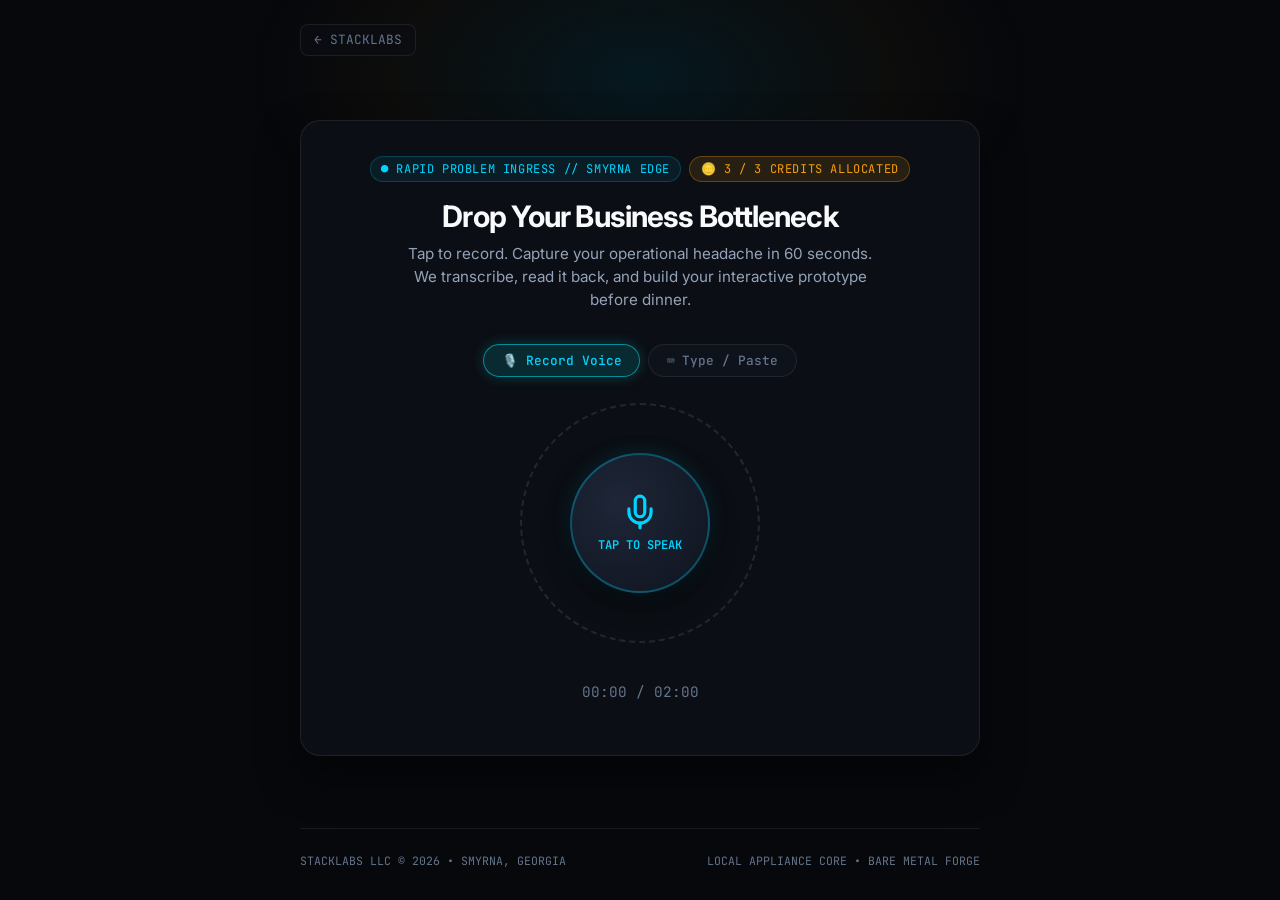
==== drop/index.html @ 95113f0a "feat(edge): WO0010328 — animated 5-stage forge tracker for problem drop ingress" ====
<!DOCTYPE html>
<html lang="en">
<head>
  <meta charset="UTF-8" />
  <meta name="viewport" content="width=device-width, initial-scale=1.0" />
  <title>StackLabs — Problem Dropzone & Rapid Forge</title>
  <meta name="description" content="Capture your operational bottleneck in 60 seconds. StackLabs turns real problems into interactive prototypes in hours." />
  <link rel="canonical" href="https://www.stacklabsllc.com/drop" />

  <!-- Google Fonts -->
  <link rel="preconnect" href="https://fonts.googleapis.com" />
  <link rel="preconnect" href="https://fonts.gstatic.com" crossorigin />
  <link href="https://fonts.googleapis.com/css2?family=Inter:wght@300;400;500;600;700&family=JetBrains+Mono:wght@400;500;600&display=swap" rel="stylesheet" />

  <style>
    :root {
      --bg-base: #06080C;
      --bg-surface: #0B0E14;
      --bg-card: #10141D;
      --border-subtle: rgba(255, 255, 255, 0.08);
      --border-focus: rgba(0, 212, 255, 0.3);
      --accent-cyan: #00D4FF;
      --accent-gold: #F59E0B;
      --accent-green: #10B981;
      --accent-red: #EF4444;
      --text-primary: #F8FAFC;
      --text-secondary: #94A3B8;
      --text-muted: #64748B;
      --font-sans: 'Inter', -apple-system, BlinkMacSystemFont, sans-serif;
      --font-mono: 'JetBrains Mono', monospace;
    }

    * { box-sizing: border-box; margin: 0; padding: 0; }

    body {
      background-color: var(--bg-base);
      color: var(--text-primary);
      font-family: var(--font-sans);
      min-height: 100vh;
      display: flex;
      flex-direction: column;
      align-items: center;
      justify-content: space-between;
      overflow-x: hidden;
      padding: 1.5rem 1rem;
      -webkit-font-smoothing: antialiased;
    }

    /* Ambient Lighting */
    .ambient-glow {
      position: fixed;
      top: -150px;
      left: 50%;
      transform: translateX(-50%);
      width: 800px;
      height: 450px;
      background: radial-gradient(ellipse at center, rgba(0, 212, 255, 0.08) 0%, rgba(245, 158, 11, 0.03) 45%, transparent 70%);
      pointer-events: none;
      z-index: 0;
      transition: background 0.5s ease;
    }

    .ambient-glow.gold-mode {
      background: radial-gradient(ellipse at center, rgba(245, 158, 11, 0.12) 0%, rgba(217, 119, 6, 0.04) 45%, transparent 70%);
    }

    /* Top Nav */
    .nav-bar {
      width: 100%;
      max-width: 680px;
      display: flex;
      justify-content: space-between;
      align-items: center;
      z-index: 10;
      margin-bottom: 1.5rem;
    }

    .brand-back {
      display: flex;
      align-items: center;
      gap: 0.5rem;
      font-family: var(--font-mono);
      font-size: 0.8rem;
      color: var(--text-muted);
      text-decoration: none;
      padding: 0.4rem 0.8rem;
      border: 1px solid var(--border-subtle);
      border-radius: 8px;
      background: rgba(11, 14, 20, 0.6);
      transition: all 0.2s;
    }
    .brand-back:hover {
      color: var(--text-primary);
      border-color: rgba(255, 255, 255, 0.2);
    }

    /* Mode Switcher */
    .mode-toggle {
      display: none !important;
      background: rgba(16, 20, 29, 0.8);
      border: 1px solid var(--border-subtle);
      border-radius: 10px;
      padding: 3px;
      gap: 3px;
    }

    #btn-mode-well {
      display: none !important;
    }

    .mode-btn {
      background: transparent;
      border: none;
      color: var(--text-muted);
      font-family: var(--font-mono);
      font-size: 0.75rem;
      font-weight: 500;
      padding: 0.4rem 0.75rem;
      border-radius: 7px;
      cursor: pointer;
      display: flex;
      align-items: center;
      gap: 0.35rem;
      transition: all 0.2s;
    }

    .mode-btn.active {
      background: rgba(255, 255, 255, 0.08);
      color: var(--text-primary);
    }
    .mode-btn.active.gold {
      background: rgba(245, 158, 11, 0.15);
      color: var(--accent-gold);
      border: 1px solid rgba(245, 158, 11, 0.3);
    }

    /* Ingress Mode Toggle (Voice vs Type / Paste) */
    .ingress-mode-toggle {
      display: flex;
      justify-content: center;
      gap: 8px;
      margin-bottom: 16px;
    }
    .toggle-pill {
      background: rgba(16, 20, 29, 0.8);
      border: 1px solid var(--border-subtle);
      color: var(--text-muted);
      font-family: var(--font-mono);
      font-size: 0.8rem;
      font-weight: 500;
      padding: 0.45rem 1.1rem;
      border-radius: 9999px;
      cursor: pointer;
      display: inline-flex;
      align-items: center;
      gap: 0.4rem;
      transition: all 0.2s cubic-bezier(0.16, 1, 0.3, 1);
    }
    .toggle-pill:hover {
      background: rgba(255, 255, 255, 0.08);
      color: var(--text-primary);
      border-color: rgba(255, 255, 255, 0.2);
    }
    .toggle-pill.active {
      background: rgba(0, 240, 255, 0.12);
      border-color: rgba(0, 240, 255, 0.5);
      color: var(--accent-cyan);
      box-shadow: 0 0 14px rgba(0, 240, 255, 0.2);
    }
    .toggle-pill.active.gold {
      background: rgba(245, 158, 11, 0.15);
      border-color: rgba(245, 158, 11, 0.5);
      color: var(--accent-gold);
      box-shadow: 0 0 14px rgba(245, 158, 11, 0.2);
    }

    /* Main Container */
    .main-card {
      width: 100%;
      max-width: 680px;
      background: var(--bg-surface);
      border: 1px solid var(--border-subtle);
      border-radius: 20px;
      padding: 2.2rem 1.8rem;
      display: flex;
      flex-direction: column;
      align-items: center;
      text-align: center;
      position: relative;
      z-index: 10;
      box-shadow: 0 20px 40px rgba(0, 0, 0, 0.5);
    }

    .tag-badge {
      display: inline-flex;
      align-items: center;
      gap: 0.4rem;
      font-family: var(--font-mono);
      font-size: 0.75rem;
      padding: 0.25rem 0.65rem;
      border-radius: 9999px;
      background: rgba(0, 212, 255, 0.08);
      color: var(--accent-cyan);
      border: 1px solid rgba(0, 212, 255, 0.2);
      margin-bottom: 1rem;
      text-transform: uppercase;
      letter-spacing: 0.05em;
    }
    .tag-badge.gold {
      background: rgba(245, 158, 11, 0.1);
      color: var(--accent-gold);
      border-color: rgba(245, 158, 11, 0.25);
    }

    h1 {
      font-size: 1.85rem;
      font-weight: 700;
      letter-spacing: -0.03em;
      margin-bottom: 0.6rem;
      color: var(--text-primary);
    }

    p.subtitle {
      color: var(--text-secondary);
      font-size: 0.95rem;
      line-height: 1.5;
      max-width: 480px;
      margin-bottom: 2rem;
    }

    /* Audio Visualizer & Wellhead Area */
    .interactive-zone {
      position: relative;
      width: 260px;
      height: 260px;
      display: flex;
      align-items: center;
      justify-content: center;
      margin-bottom: 1.8rem;
    }

    .wellhead-ring {
      position: absolute;
      width: 240px;
      height: 240px;
      border-radius: 50%;
      border: 2px dashed rgba(255, 255, 255, 0.1);
      transition: all 0.3s ease;
    }
    .wellhead-ring.gold {
      border: 2px solid rgba(245, 158, 11, 0.25);
      box-shadow: inset 0 0 30px rgba(245, 158, 11, 0.05), 0 0 25px rgba(245, 158, 11, 0.1);
    }

    canvas#waveform {
      position: absolute;
      width: 260px;
      height: 260px;
      border-radius: 50%;
      pointer-events: none;
    }

    /* Central Button */
    .action-circle-btn {
      width: 140px;
      height: 140px;
      border-radius: 50%;
      background: radial-gradient(circle at 35% 35%, #1e2638, #0e131d);
      border: 2px solid rgba(0, 212, 255, 0.3);
      color: var(--accent-cyan);
      display: flex;
      flex-direction: column;
      align-items: center;
      justify-content: center;
      gap: 0.4rem;
      cursor: pointer;
      user-select: none;
      -webkit-tap-highlight-color: transparent;
      box-shadow: 0 10px 25px rgba(0, 0, 0, 0.6), 0 0 20px rgba(0, 212, 255, 0.15);
      transition: all 0.2s cubic-bezier(0.175, 0.885, 0.32, 1.275);
      z-index: 5;
    }

    .action-circle-btn:active, .action-circle-btn.recording {
      transform: scale(0.94);
      border-color: var(--accent-red);
      color: var(--accent-red);
      box-shadow: 0 0 35px rgba(239, 68, 68, 0.4);
    }

    /* Gold Coin Mode */
    .action-circle-btn.gold-coin {
      background: radial-gradient(circle at 35% 30%, #FBBF24, #D97706 60%, #92400E);
      border: 3px solid #FEF3C7;
      color: #78350F;
      box-shadow: 0 12px 30px rgba(0, 0, 0, 0.7), 0 0 25px rgba(245, 158, 11, 0.4);
    }
    .action-circle-btn.gold-coin .coin-label {
      font-family: var(--font-mono);
      font-size: 0.65rem;
      font-weight: 700;
      letter-spacing: 0.08em;
      text-transform: uppercase;
      color: #78350F;
    }

    .action-circle-btn.gold-coin:active, .action-circle-btn.gold-coin.recording {
      transform: scale(0.92);
      box-shadow: 0 0 40px rgba(245, 158, 11, 0.7);
    }

    .status-timer {
      font-family: var(--font-mono);
      font-size: 0.9rem;
      color: var(--text-muted);
      margin-bottom: 1.2rem;
      display: flex;
      align-items: center;
      gap: 0.5rem;
    }
    .status-timer.active {
      color: var(--accent-red);
      font-weight: 600;
    }
    .recording-dot {
      width: 8px;
      height: 8px;
      border-radius: 50%;
      background: var(--accent-red);
      animation: blink 1s infinite;
      display: none;
    }
    .recording-dot.show { display: inline-block; }

    @keyframes blink { 0%, 100% { opacity: 1; } 50% { opacity: 0.2; } }

    /* Review & Read-Back Panel */
    .review-panel {
      width: 100%;
      display: none;
      flex-direction: column;
      gap: 1rem;
      margin-top: 1rem;
      text-align: left;
    }
    .review-panel.show { display: flex; }

    .transcript-box {
      background: var(--bg-card);
      border: 1px solid var(--border-subtle);
      border-radius: 12px;
      padding: 1rem;
      position: relative;
    }

    .transcript-header {
      display: flex;
      justify-content: space-between;
      align-items: center;
      margin-bottom: 0.6rem;
      font-family: var(--font-mono);
      font-size: 0.75rem;
      color: var(--text-muted);
    }

    textarea#transcript-input {
      width: 100%;
      height: 100px;
      background: transparent;
      border: none;
      color: var(--text-primary);
      font-family: var(--font-sans);
      font-size: 0.95rem;
      line-height: 1.5;
      resize: vertical;
      outline: none;
    }
    textarea#transcript-input:focus {
      color: #FFFFFF;
    }

    /* Review Action Buttons */
    .review-controls {
      display: flex;
      flex-wrap: wrap;
      gap: 0.75rem;
      width: 100%;
    }

    .btn-readback {
      flex: 1;
      min-width: 160px;
      display: flex;
      align-items: center;
      justify-content: center;
      gap: 0.5rem;
      background: rgba(255, 255, 255, 0.05);
      border: 1px solid var(--border-subtle);
      border-radius: 10px;
      padding: 0.8rem 1rem;
      color: var(--text-primary);
      font-family: var(--font-mono);
      font-size: 0.85rem;
      cursor: pointer;
      transition: all 0.2s;
    }
    .btn-readback:hover {
      background: rgba(255, 255, 255, 0.1);
      border-color: rgba(255, 255, 255, 0.2);
    }

    .btn-dispatch {
      flex: 2;
      min-width: 220px;
      display: flex;
      align-items: center;
      justify-content: center;
      gap: 0.5rem;
      background: var(--accent-cyan);
      border: none;
      border-radius: 10px;
      padding: 0.8rem 1.2rem;
      color: #06080C;
      font-family: var(--font-mono);
      font-weight: 600;
      font-size: 0.85rem;
      cursor: pointer;
      box-shadow: 0 4px 15px rgba(0, 212, 255, 0.3);
      transition: all 0.2s;
    }
    .btn-dispatch:hover {
      transform: translateY(-1px);
      box-shadow: 0 6px 20px rgba(0, 212, 255, 0.45);
    }
    .btn-dispatch.gold {
      background: var(--accent-gold);
      color: #381B04;
      box-shadow: 0 4px 15px rgba(245, 158, 11, 0.35);
    }
    .btn-dispatch.btn-denied {
      background: #450a0a !important;
      color: #fca5a5 !important;
      border: 1px solid #ef4444 !important;
      box-shadow: 0 0 20px rgba(239, 68, 68, 0.4) !important;
    }
    .btn-dispatch:disabled {
      background: rgba(255, 255, 255, 0.04) !important;
      color: var(--text-muted) !important;
      border: 1px solid rgba(255, 255, 255, 0.08) !important;
      box-shadow: none !important;
      cursor: not-allowed !important;
      opacity: 0.4 !important;
      transform: none !important;
      pointer-events: none !important;
    }
    .btn-dispatch.btn-denied:hover {
      background: #7f1d1d !important;
      border-color: #f87171 !important;
      color: #ffffff !important;
    }

    /* MARD Council Button & Chamber */
    .btn-council {
      flex: 1.2;
      min-width: 190px;
      display: flex;
      align-items: center;
      justify-content: center;
      gap: 0.5rem;
      background: rgba(168, 85, 247, 0.12);
      border: 1px solid rgba(168, 85, 247, 0.4);
      border-radius: 10px;
      padding: 0.8rem 1rem;
      color: #c084fc;
      font-family: var(--font-mono);
      font-size: 0.82rem;
      font-weight: 600;
      cursor: pointer;
      position: relative;
      transition: all 0.2s;
    }
    .btn-council:hover {
      background: rgba(168, 85, 247, 0.22);
      border-color: rgba(168, 85, 247, 0.7);
      box-shadow: 0 0 15px rgba(168, 85, 247, 0.35);
      color: #e9d5ff;
    }
    .council-pulse {
      width: 7px;
      height: 7px;
      background: #c084fc;
      border-radius: 50%;
      box-shadow: 0 0 6px #c084fc;
      animation: pulseDot 1.5s infinite;
    }
    @keyframes pulseDot {
      0%, 100% { opacity: 1; transform: scale(1); }
      50% { opacity: 0.4; transform: scale(0.8); }
    }

    .council-chamber {
      width: 100%;
      background: rgba(15, 23, 42, 0.85);
      border: 1px solid rgba(168, 85, 247, 0.35);
      border-radius: 12px;
      padding: 1.2rem;
      margin-top: 1rem;
      backdrop-filter: blur(12px);
      box-shadow: 0 10px 30px rgba(0, 0, 0, 0.45);
      animation: chamberFadeIn 0.3s ease;
      text-align: left;
    }
    .council-header {
      display: flex;
      justify-content: space-between;
      align-items: center;
      padding-bottom: 0.8rem;
      border-bottom: 1px solid rgba(255, 255, 255, 0.08);
      margin-bottom: 1rem;
    }
    .council-title {
      font-family: var(--font-mono);
      font-size: 0.76rem;
      font-weight: 700;
      letter-spacing: 0.08em;
      color: #c084fc;
      display: flex;
      align-items: center;
      gap: 0.5rem;
    }
    .council-badge, .status-badge {
      font-family: var(--font-mono);
      font-size: 0.65rem;
      color: var(--accent-cyan);
      background: rgba(0, 212, 255, 0.1);
      padding: 0.2rem 0.5rem;
      border-radius: 4px;
      border: 1px solid rgba(0, 212, 255, 0.2);
    }
    .badge-denied, .council-badge.badge-denied, .status-badge.badge-denied {
      background: rgba(239, 68, 68, 0.15) !important;
      color: #ef4444 !important;
      border: 1px solid rgba(239, 68, 68, 0.4) !important;
    }

    /* Modal Backdrop & Card */
    .modal-backdrop {
      position: fixed;
      inset: 0;
      background: rgba(0, 0, 0, 0.88);
      backdrop-filter: blur(10px);
      z-index: 99999;
      display: flex;
      justify-content: center;
      align-items: center;
      padding: 1.5rem;
    }
    .modal-card {
      background: #0b0d13;
      border: 1px solid rgba(255, 255, 255, 0.15);
      border-radius: 20px;
      padding: 2.2rem 1.8rem;
      max-width: 500px;
      width: 100%;
      text-align: left;
    }
    .council-feed {
      display: flex;
      flex-direction: column;
      gap: 0.8rem;
    }
    .agent-card {
      background: rgba(0, 0, 0, 0.4);
      border: 1px solid rgba(255, 255, 255, 0.08);
      border-radius: 10px;
      padding: 0.85rem 1rem;
      display: flex;
      gap: 0.85rem;
      align-items: flex-start;
      animation: agentSlideIn 0.3s ease;
    }
    .agent-avatar {
      width: 48px;
      height: 48px;
      border-radius: 50%;
      object-fit: cover;
      border: 2px solid rgba(168, 85, 247, 0.5);
      flex-shrink: 0;
      box-shadow: 0 0 10px rgba(168, 85, 247, 0.25);
      background: #0B0E14;
    }
    .agent-meta {
      flex: 1;
    }
    .agent-name-role {
      font-family: var(--font-mono);
      font-size: 0.78rem;
      font-weight: 700;
      color: #e2e8f0;
      margin-bottom: 0.3rem;
      display: flex;
      align-items: center;
      gap: 0.4rem;
      flex-wrap: wrap;
    }
    .agent-handle {
      color: #c084fc;
      font-weight: 600;
      font-size: 0.74rem;
    }
    .agent-role {
      color: var(--text-muted);
      font-weight: 400;
      font-size: 0.72rem;
    }
    .agent-text {
      font-size: 0.84rem;
      line-height: 1.55;
      color: #cbd5e1;
    }
    .council-memo {
      margin-top: 1.2rem;
      padding: 1rem;
      background: rgba(168, 85, 247, 0.08);
      border: 1px solid rgba(168, 85, 247, 0.35);
      border-radius: 8px;
      animation: chamberFadeIn 0.4s ease;
    }
    .memo-header {
      display: flex;
      justify-content: space-between;
      align-items: center;
      margin-bottom: 0.5rem;
    }
    .memo-tag {
      font-family: var(--font-mono);
      font-size: 0.65rem;
      font-weight: 700;
      color: #c084fc;
      letter-spacing: 0.05em;
    }
    .memo-scope {
      font-family: var(--font-mono);
      font-size: 0.65rem;
      color: var(--accent-green);
    }
    .memo-title {
      font-family: var(--font-display);
      font-size: 1rem;
      font-weight: 600;
      color: #f8fafc;
      margin-bottom: 0.6rem;
    }
    .memo-content {
      font-family: var(--font-mono);
      font-size: 0.75rem;
      line-height: 1.6;
      color: #e2e8f0;
      white-space: pre-line;
      background: rgba(0, 0, 0, 0.3);
      padding: 0.8rem;
      border-radius: 6px;
      border: 1px solid rgba(255, 255, 255, 0.05);
    }
    .memo-actions {
      margin-top: 0.8rem;
      display: flex;
      gap: 0.5rem;
    }
    @keyframes chamberFadeIn {
      from { opacity: 0; transform: translateY(4px); }
      to { opacity: 1; transform: translateY(0); }
    }
    @keyframes agentSlideIn {
      from { opacity: 0; transform: translateX(-6px); }
      to { opacity: 1; transform: translateX(0); }
    }

    /* Confirmation Screen */
    .confirmed-panel {
      width: 100%;
      display: none;
      flex-direction: column;
      align-items: center;
      gap: 1rem;
      padding-top: 1rem;
    }
    .confirmed-panel.show { display: flex; }

    .confirmed-badge {
      display: flex;
      align-items: center;
      gap: 0.5rem;
      font-family: var(--font-mono);
      font-size: 0.85rem;
      color: var(--accent-green);
      background: rgba(16, 185, 129, 0.1);
      border: 1px solid rgba(16, 185, 129, 0.3);
      padding: 0.5rem 1rem;
      border-radius: 9999px;
    }

    .turnaround-timer {
      font-family: var(--font-mono);
      font-size: 1.8rem;
      font-weight: 700;
      color: var(--accent-cyan);
      letter-spacing: 0.05em;
      margin: 0.5rem 0;
    }

    .ticket-meta {
      font-family: var(--font-mono);
      font-size: 0.8rem;
      color: var(--text-muted);
      background: rgba(255, 255, 255, 0.03);
      border: 1px solid var(--border-subtle);
      border-radius: 10px;
      padding: 0.8rem 1.2rem;
      width: 100%;
      text-align: left;
      line-height: 1.6;
    }

    /* Forge Tracker (Pizza Hut / Domino's Style Stepper) */
    .forge-tracker {
      width: 100%;
      margin: 1.5rem 0 1.2rem 0;
      padding: 1.2rem 1rem;
      background: rgba(11, 14, 20, 0.85);
      border: 1px solid rgba(255, 255, 255, 0.08);
      border-radius: 14px;
      text-align: left;
    }
    .tracker-header {
      display: flex;
      justify-content: space-between;
      align-items: center;
      margin-bottom: 1.2rem;
      font-family: var(--font-mono);
      font-size: 0.72rem;
      color: var(--text-muted);
      letter-spacing: 0.05em;
      text-transform: uppercase;
    }
    .tracker-live-pill {
      display: inline-flex;
      align-items: center;
      gap: 0.4rem;
      color: #f59e0b;
      background: rgba(245, 158, 11, 0.12);
      border: 1px solid rgba(245, 158, 11, 0.3);
      padding: 0.2rem 0.6rem;
      border-radius: 9999px;
      font-size: 0.68rem;
      font-weight: 700;
    }
    .tracker-pulse {
      width: 6px;
      height: 6px;
      border-radius: 50%;
      background: #f59e0b;
      box-shadow: 0 0 8px #f59e0b;
      animation: pulseAnim 1.4s infinite;
    }
    @keyframes pulseAnim {
      0%, 100% { opacity: 1; transform: scale(1); }
      50% { opacity: 0.4; transform: scale(0.85); }
    }
    .tracker-steps {
      display: flex;
      justify-content: space-between;
      align-items: flex-start;
      position: relative;
    }
    .tracker-steps::before {
      content: '';
      position: absolute;
      top: 14px;
      left: 20px;
      right: 20px;
      height: 2px;
      background: rgba(255, 255, 255, 0.1);
      z-index: 1;
    }
    .tracker-step {
      display: flex;
      flex-direction: column;
      align-items: center;
      position: relative;
      z-index: 2;
      flex: 1;
      text-align: center;
    }
    .step-node {
      width: 30px;
      height: 30px;
      border-radius: 50%;
      background: #0b0d13;
      border: 2px solid rgba(255, 255, 255, 0.2);
      display: flex;
      align-items: center;
      justify-content: center;
      font-size: 0.75rem;
      font-weight: 700;
      color: var(--text-muted);
      margin-bottom: 0.5rem;
      transition: all 0.3s ease;
    }
    .tracker-step.completed .step-node {
      background: rgba(0, 240, 255, 0.15);
      border-color: #00F0FF;
      color: #00F0FF;
      box-shadow: 0 0 12px rgba(0, 240, 255, 0.3);
    }
    .tracker-step.active .step-node {
      background: rgba(245, 158, 11, 0.2);
      border-color: #F59E0B;
      color: #F59E0B;
      box-shadow: 0 0 16px rgba(245, 158, 11, 0.4);
      animation: nodePulse 1.8s infinite;
    }
    @keyframes nodePulse {
      0%, 100% { transform: scale(1); box-shadow: 0 0 12px rgba(245, 158, 11, 0.4); }
      50% { transform: scale(1.1); box-shadow: 0 0 20px rgba(245, 158, 11, 0.7); }
    }
    .step-label {
      font-family: var(--font-mono);
      font-size: 0.68rem;
      font-weight: 600;
      color: var(--text-secondary);
      line-height: 1.3;
      max-width: 90px;
    }
    .tracker-step.active .step-label {
      color: #F59E0B;
      font-weight: 700;
    }
    .tracker-step.completed .step-label {
      color: #00F0FF;
    }
    .step-desc {
      font-size: 0.62rem;
      color: var(--text-muted);
      margin-top: 0.2rem;
      display: none;
    }
    @media (min-width: 640px) {
      .step-desc { display: block; max-width: 100px; }
    }
    .tracker-progress-bar {
      position: absolute;
      top: 14px;
      left: 20px;
      height: 2px;
      background: linear-gradient(90deg, #00F0FF, #F59E0B);
      z-index: 1;
      transition: width 0.5s ease;
    }
    .tracker-status-box {
      margin-top: 1rem;
      padding: 0.75rem 0.9rem;
      background: rgba(0, 0, 0, 0.35);
      border-left: 3px solid #F59E0B;
      border-radius: 4px;
      font-family: var(--font-mono);
      font-size: 0.72rem;
      color: #cbd5e1;
      line-height: 1.4;
    }
    @media (max-width: 480px) {
      .forge-tracker {
        padding: 1rem 0.6rem;
      }
      .tracker-header {
        font-size: 0.65rem;
      }
      .tracker-live-pill {
        font-size: 0.6rem;
        padding: 0.15rem 0.4rem;
      }
      .step-node {
        width: 26px;
        height: 26px;
        font-size: 0.68rem;
      }
      .tracker-steps::before, .tracker-progress-bar {
        top: 12px;
        left: 15px;
        right: 15px;
      }
      .step-label {
        font-size: 0.58rem;
        max-width: 58px;
      }
    }

    /* Footer */
    footer {
      width: 100%;
      max-width: 680px;
      display: flex;
      justify-content: space-between;
      align-items: center;
      font-family: var(--font-mono);
      font-size: 0.72rem;
      color: var(--text-muted);
      padding: 1.5rem 0 0.5rem 0;
      border-top: 1px solid var(--border-subtle);
      margin-top: 2rem;
      z-index: 10;
    }

    @media (max-width: 600px) {
      h1 { font-size: 1.5rem; }
      .main-card { padding: 1.6rem 1.2rem; }
      footer { flex-direction: column; gap: 0.5rem; text-align: center; }
    }
  </style>
</head>
<body>

  <div class="ambient-glow" id="ambient-glow"></div>

  <!-- Top Navigation -->
  <div class="nav-bar">
    <a href="https://www.stacklabsllc.com" class="brand-back">
      &larr; STACKLABS
    </a>

    <div class="mode-toggle" style="display: none !important;">
      <button class="mode-btn active" id="btn-mode-console" onclick="setMode('console')">
        &gt;_ Console
      </button>
      <button class="mode-btn" id="btn-mode-well" onclick="setMode('well')" style="display: none !important;">
        &#x1FA99; Wishing Well
      </button>
    </div>
  </div>

  <!-- Main Card -->
  <div class="main-card">
    
    <div style="display:flex; justify-content:center; align-items:center; gap:8px; flex-wrap:wrap; margin-bottom:1rem;">
      <div class="tag-badge" id="tag-badge" style="margin-bottom:0;">
        &#x25CF; Rapid Problem Ingress // Smyrna Edge
      </div>
      <div class="tag-badge credit-badge" id="credit-badge" onclick="handleCreditBadgeClick()" title="VIP Forge Credit Allocation (Click 3x to reset)" style="margin-bottom:0; background:rgba(245, 158, 11, 0.12); color:#f59e0b; border-color:rgba(245, 158, 11, 0.3); cursor:pointer;">
        🪙 3 / 3 CREDITS ALLOCATED
      </div>
    </div>

    <h1 id="heading-title">Drop Your Business Bottleneck</h1>
    <p class="subtitle" id="subtitle-text">
      Tap to record. Capture your operational headache in 60 seconds. We transcribe, read it back, and build your interactive prototype before dinner.
    </p>

    <!-- Ingress Mode Toggle: Voice vs Direct Text/Paste -->
    <div class="ingress-mode-toggle input-mode-tabs" style="display:flex; justify-content:center; gap:8px; margin-bottom:16px;">
      <button id="toggle-voice-btn" class="toggle-pill active" onclick="switchInputMode('voice')">🎙️ Record Voice</button>
      <button id="toggle-text-btn" class="toggle-pill" onclick="switchInputMode('text')">⌨️ Type / Paste</button>
    </div>

    <!-- Interactive Button Arena -->
    <div class="interactive-zone" id="recording-zone">
      <div class="wellhead-ring" id="wellhead-ring"></div>
      <canvas id="waveform" width="260" height="260"></canvas>

      <button class="action-circle-btn" id="action-btn" onclick="toggleRecording()">
        <svg id="mic-icon" width="38" height="38" viewBox="0 0 24 24" fill="none" stroke="currentColor" stroke-width="2" stroke-linecap="round" stroke-linejoin="round">
          <path d="M12 2a3 3 0 0 0-3 3v7a3 3 0 0 0 6 0V5a3 3 0 0 0-3-3Z"></path>
          <path d="M19 10v2a7 7 0 0 1-14 0v-2"></path>
          <line x1="12" y1="19" x2="12" y2="22"></line>
        </svg>
        <span class="coin-label" id="btn-label" style="font-size: 0.75rem; font-family: var(--font-mono); font-weight:600;">TAP TO SPEAK</span>
      </button>
    </div>

    <!-- Timer -->
    <div class="status-timer" id="status-timer">
      <span class="recording-dot" id="recording-dot"></span>
      <span id="timer-text">00:00 / 02:00</span>
    </div>

    <!-- Review & Read-Back Panel -->
    <div class="review-panel" id="review-panel">
      <div class="transcript-box">
        <div class="transcript-header">
          <span id="transcript-header-title">VERBATIM TRANSCRIPTION (TAP TO EDIT)</span>
          <span id="char-count">0 / 600 max</span>
        </div>
        <textarea id="transcript-input" maxlength="600" placeholder="Listening to your recording..."></textarea>
        <div class="char-limit-hint" style="font-family: var(--font-mono); font-size: 0.72rem; color: var(--text-muted); margin-top: 0.4rem; line-height: 1.4;">
          Max 600 characters (focused operational bottlenecks only). Comprehensive macroeconomic theses and enterprise scopes require an executive systems architecture review.
        </div>
      </div>

      <div class="review-controls">
        <button class="btn-readback" id="btn-readback" onclick="readTranscriptBack()">
          <svg width="16" height="16" viewBox="0 0 24 24" fill="none" stroke="currentColor" stroke-width="2">
            <polygon points="11 5 6 9 2 9 2 15 6 15 11 19 11 5"></polygon>
            <path d="M15.54 8.46a5 5 0 0 1 0 7.07"></path>
            <path d="M19.07 4.93a10 10 0 0 1 0 14.14"></path>
          </svg>
          <span id="readback-label">Audio Readback</span>
        </button>

        <button class="btn-council" id="btn-council" onclick="runMardCouncil()">
          <span class="council-pulse"></span>
          <svg width="15" height="15" viewBox="0 0 24 24" fill="none" stroke="currentColor" stroke-width="2">
            <polygon points="13 2 3 14 12 14 11 22 21 10 12 10 13 2"></polygon>
          </svg>
          <span id="council-btn-label">⚡ Dispatch to MARD Council</span>
        </button>

        <button class="btn-dispatch" id="btn-dispatch" onclick="dispatchToForge()" disabled>
          <svg width="16" height="16" viewBox="0 0 24 24" fill="none" stroke="currentColor" stroke-width="2">
            <line x1="22" y1="2" x2="11" y2="13"></line>
            <polygon points="22 2 15 22 11 13 2 9 22 2"></polygon>
          </svg>
          <span id="dispatch-btn-label">Dispatch to Forge (Awaiting Council)</span>
        </button>
      </div>

      <!-- MARD Multi-Agent Council Chamber -->
      <div class="council-chamber" id="council-chamber" style="display: none;">
        <div class="council-header">
          <div class="council-title">
            <span class="council-pulse"></span>
            STACKLABS MULTI-AGENT COUNCIL (MARD)
          </div>
          <div class="council-badge" id="council-status-badge">PARALLEL SYNTHESIS READY</div>
        </div>

        <div class="council-feed" id="council-feed"></div>

        <div class="council-memo" id="council-memo" style="display: none;">
          <div class="memo-header">
            <span class="memo-tag">&#x25C6; CONVERGED ARCHITECTURAL BLUEPRINT</span>
            <span class="memo-scope">RAPID FORGE &lt; 4H</span>
          </div>
          <div class="memo-title" id="memo-title">System Architecture & Feasibility Memo</div>
          <div class="memo-content" id="memo-content"></div>
        </div>
      </div>

      <div style="font-family: var(--font-mono); font-size: 0.75rem; color: var(--text-muted); text-align: center; margin-top: 0.3rem;">
        Need to redo it? <a href="javascript:void(0)" onclick="resetRecording()" style="color: var(--accent-cyan); text-decoration: none;">Discard & Start Over</a>
      </div>
    </div>

    <!-- Confirmed Dispatched State -->
    <div class="confirmed-panel" id="confirmed-panel">
      <div class="confirmed-badge">
        &#x2713; INGRESS CONFIRMED &bull; FORGE ACTIVE
      </div>

      <div style="font-family: var(--font-mono); font-size: 0.85rem; color: var(--text-muted); margin-top: 0.5rem;">
        TARGET PROTOTYPE TURNAROUND
      </div>
      <div class="turnaround-timer" id="turnaround-countdown">03:59:48</div>

      <!-- Domino's / Pizza Hut Style Forge Tracker -->
      <div class="forge-tracker" id="forge-tracker">
        <div class="tracker-header">
          <span>Autonomous Forge Manufacturing Pipeline</span>
          <span class="tracker-live-pill" id="tracker-live-pill"><span class="tracker-pulse"></span> ANVIL ACTIVE</span>
        </div>
        <div class="tracker-steps" id="tracker-steps">
          <div class="tracker-progress-bar" id="tracker-progress-bar" style="width: 50%;"></div>
          
          <div class="tracker-step completed" id="step-1">
            <div class="step-node">&#x2713;</div>
            <div class="step-label">1. Ingress Logged</div>
            <div class="step-desc">Smyrna Edge</div>
          </div>
          <div class="tracker-step completed" id="step-2">
            <div class="step-node">&#x2713;</div>
            <div class="step-label">2. Council Review</div>
            <div class="step-desc">MARD Chamber</div>
          </div>
          <div class="tracker-step active" id="step-3">
            <div class="step-node">&#x2692;</div>
            <div class="step-label">3. In the Forge</div>
            <div class="step-desc">SQLite WAL & Anvil</div>
          </div>
          <div class="tracker-step" id="step-4">
            <div class="step-node">4</div>
            <div class="step-label">4. Sentry Gate</div>
            <div class="step-desc">Pegasus Twins</div>
          </div>
          <div class="tracker-step" id="step-5">
            <div class="step-node">5</div>
            <div class="step-label">5. Delivered</div>
            <div class="step-desc">Before Dinner</div>
          </div>
        </div>
        <div class="tracker-status-box" id="tracker-status-box">
          <strong>STAGE 3 ACTIVE:</strong> Clio Forge Master is actively compiling the reactive state machine and offline-first SQLite WAL schema for your operational bottleneck.
        </div>
      </div>

      <div class="ticket-meta" id="ticket-meta">
        <div><strong>DROP ID:</strong> <span id="meta-drop-id">DROP_20260926_XXXXXX</span></div>
        <div><strong>DESTINATION:</strong> Clio Forge Master (Smyrna, GA)</div>
        <div><strong>STATUS:</strong> Scaffold & User Flow Synthesis Underway</div>
        <div style="margin-top: 0.5rem; color: var(--text-secondary);" id="meta-summary"></div>
      </div>

      <div style="margin-top: 1rem; display: flex; gap: 0.8rem;">
        <button class="btn-readback" onclick="resetRecording()">Submit Another Drop</button>
        <a href="https://www.stacklabsllc.com" class="brand-back" style="padding: 0.8rem 1.2rem; font-weight:600;">Return to Homepage</a>
      </div>
    </div>

  </div>

  <!-- Footer -->
  <footer>
    <div>STACKLABS LLC &copy; 2026 &bull; SMYRNA, GEORGIA</div>
    <div>LOCAL APPLIANCE CORE &bull; BARE METAL FORGE</div>
  </footer>

  <script>
    let currentMode = 'console';
    let isRecording = false;
    let mediaRecorder = null;
    let audioChunks = [];
    let recordInterval = null;
    let secondsElapsed = 0;
    let recognition = null;
    let capturedTranscript = "";
    let synth = window.speechSynthesis;
    let audioContext = null;
    let analyser = null;
    let animId = null;
    let currentInputMode = 'voice';

    function updateCharCount() {
      const textarea = document.getElementById('transcript-input');
      const charCountEl = document.getElementById('char-count');
      if (!textarea || !charCountEl) return;
      const maxLen = 600;
      const currentLen = textarea.value.length;
      charCountEl.innerText = `${currentLen} / ${maxLen} max`;
      if (currentLen >= maxLen) {
        charCountEl.style.color = '#ff6b6b';
      } else {
        charCountEl.style.color = 'var(--text-muted)';
      }
    }

    function switchInputMode(mode) {
      currentInputMode = mode;
      const voiceBtn = document.getElementById('toggle-voice-btn');
      const textBtn = document.getElementById('toggle-text-btn');
      const recZone = document.getElementById('recording-zone');
      const timerZone = document.getElementById('status-timer');
      const revPanel = document.getElementById('review-panel');
      const inputEl = document.getElementById('transcript-input');
      const headerTitle = document.getElementById('transcript-header-title');

      if (mode === 'text') {
        if (voiceBtn) voiceBtn.classList.remove('active');
        if (textBtn) textBtn.classList.add('active');
        if (recZone) recZone.style.display = 'none';
        if (timerZone) timerZone.style.display = 'none';
        if (revPanel) revPanel.classList.add('show');
        if (headerTitle) headerTitle.innerText = "OPERATIONAL BOTTLENECK INGRESS (TYPE / PASTE)";
        if (inputEl) {
          inputEl.placeholder = "Type or paste your business bottleneck here (max 600 characters)...";
          inputEl.focus();
        }
      } else {
        if (textBtn) textBtn.classList.remove('active');
        if (voiceBtn) voiceBtn.classList.add('active');
        if (recZone) recZone.style.display = 'flex';
        if (timerZone) timerZone.style.display = 'flex';
        if (revPanel) revPanel.classList.remove('show');
        if (headerTitle) headerTitle.innerText = "VERBATIM TRANSCRIPTION (TAP TO EDIT)";
        if (inputEl) {
          inputEl.placeholder = "Listening to your recording...";
        }
      }
      updateCharCount();
    }

    // Initialize partner context from URL
    const urlParams = new URLSearchParams(window.location.search);
    let pRaw = urlParams.get('p') || urlParams.get('partner') || urlParams.get('ref') || urlParams.get('m') || urlParams.get('j') || '';
    if (!pRaw) {
      if (window.location.pathname.includes('pawel')) pRaw = 'Pawel';
      else if (window.location.pathname.includes('paul')) pRaw = 'Paul';
      else if (window.location.pathname.includes('mclaren')) pRaw = 'Michael Mclaren';
      else if (window.location.pathname.includes('michael')) pRaw = 'Michael Mclaren';
    }
    let partnerParam = '';
    if (pRaw) {
      const lower = pRaw.toLowerCase();
      if (lower === 'pawel' || lower === 'paul') partnerParam = 'Pawel';
      else if (lower === 'mclaren' || lower === 'michael' || lower === 'michael mclaren') partnerParam = 'Michael Mclaren';
      else if (lower === 'jeremy') partnerParam = 'Jeremy';
      else if (lower === 'adam') partnerParam = 'Adam';
      else partnerParam = pRaw.charAt(0).toUpperCase() + pRaw.slice(1);
    }

    if (partnerParam) {
      document.getElementById('tag-badge').innerHTML = `&#x25CF; Direct Partner Ingress // @${partnerParam}`;
    }

    // 3-Credit VIP Allocation Logic
    const storageKey = `stacklabs_forge_credits_${partnerParam ? partnerParam.toLowerCase() : 'default'}`;
    if (urlParams.get('reset') === '1') {
      localStorage.removeItem(storageKey);
    }
    let currentCredits = parseInt(localStorage.getItem(storageKey) ?? '3', 10);
    if (isNaN(currentCredits)) currentCredits = 3;

    function updateCreditDisplay() {
      const badge = document.getElementById('credit-badge');
      if (!badge) return;
      if (currentCredits > 1) {
        badge.innerHTML = `🪙 ${currentCredits} / 3 CREDITS ALLOCATED`;
        badge.style.color = '#f59e0b';
        badge.style.borderColor = 'rgba(245, 158, 11, 0.3)';
        badge.style.background = 'rgba(245, 158, 11, 0.12)';
      } else if (currentCredits === 1) {
        badge.innerHTML = `⚡ 1 / 3 FINAL DROP REMAINING`;
        badge.style.color = '#00d4ff';
        badge.style.borderColor = 'rgba(0, 212, 255, 0.4)';
        badge.style.background = 'rgba(0, 212, 255, 0.12)';
      } else {
        badge.innerHTML = `🔒 0 / 3 CREDITS EXHAUSTED`;
        badge.style.color = '#ff6b6b';
        badge.style.borderColor = 'rgba(255, 107, 107, 0.4)';
        badge.style.background = 'rgba(255, 107, 107, 0.12)';
      }
    }

    let clickCount = 0;
    function handleCreditBadgeClick() {
      clickCount++;
      if (clickCount >= 3) {
        localStorage.removeItem(storageKey);
        currentCredits = 3;
        updateCreditDisplay();
        alert("VIP Credits Reset to 3/3 for testing!");
        clickCount = 0;
      }
    }
    updateCreditDisplay();

    // Instant Drop Wiretap Beacon (WO0010326)
    (function sendDropWiretapBeacon() {
      try {
        const partner = partnerParam || 'anonymous';
        const payload = {
          event_type: 'drop_page_visit',
          event: 'drop_page_visit',
          details: {
            route: window.location.pathname,
            partner: partner,
            referrer: document.referrer || 'direct',
            credits_left: currentCredits,
            timestamp: new Date().toISOString()
          }
        };
        fetch('/api/telemetry-beacon', {
          method: 'POST',
          headers: { 'Content-Type': 'application/json' },
          body: JSON.stringify(payload)
        }).catch(() => {});
      } catch (_) {}
    })();

    function setMode(mode) {
      currentMode = mode;
      const glow = document.getElementById('ambient-glow');
      const badge = document.getElementById('tag-badge');
      const actionBtn = document.getElementById('action-btn');
      const ring = document.getElementById('wellhead-ring');
      const btnLabel = document.getElementById('btn-label');
      const btnDispatch = document.getElementById('btn-dispatch');
      const title = document.getElementById('heading-title');
      const voiceBtn = document.getElementById('toggle-voice-btn');
      const textBtn = document.getElementById('toggle-text-btn');

      document.getElementById('btn-mode-console').classList.toggle('active', mode === 'console');
      document.getElementById('btn-mode-well').classList.toggle('active', mode === 'well');
      document.getElementById('btn-mode-well').classList.toggle('gold', mode === 'well');
      if (voiceBtn) voiceBtn.classList.toggle('gold', mode === 'well');
      if (textBtn) textBtn.classList.toggle('gold', mode === 'well');

      if (mode === 'well') {
        glow.classList.add('gold-mode');
        badge.classList.add('gold');
        badge.innerHTML = partnerParam ? `&#x25CF; Wishing Well Ingress // @${partnerParam}` : `&#x1FA99; StackLabs Wishing Well // Secure Ingress`;
        actionBtn.classList.add('gold-coin');
        ring.classList.add('gold');
        btnDispatch.classList.add('gold');
        title.innerText = "Make a Wish on Your Headache";
        btnLabel.innerText = isRecording ? "RELEASE COIN" : "TOSS COIN";
      } else {
        glow.classList.remove('gold-mode');
        badge.classList.remove('gold');
        badge.innerHTML = partnerParam ? `&#x25CF; Direct Partner Ingress // @${partnerParam}` : `&#x25CF; Rapid Problem Ingress // Smyrna Edge`;
        actionBtn.classList.remove('gold-coin');
        ring.classList.remove('gold');
        btnDispatch.classList.remove('gold');
        title.innerText = "Drop Your Business Bottleneck";
        btnLabel.innerText = isRecording ? "STOP RECORDING" : "TAP TO SPEAK";
      }
    }

    // Canvas Soundwave
    function startVisualizer(stream) {
      try {
        audioContext = new (window.AudioContext || window.webkitAudioContext)();
        analyser = audioContext.createAnalyser();
        const source = audioContext.createMediaStreamSource(stream);
        source.connect(analyser);
        analyser.fftSize = 64;

        const canvas = document.getElementById('waveform');
        const ctx = canvas.getContext('2d');
        const bufferLength = analyser.frequencyBinCount;
        const dataArray = new Uint8Array(bufferLength);

        function draw() {
          animId = requestAnimationFrame(draw);
          analyser.getByteFrequencyData(dataArray);

          ctx.clearRect(0, 0, canvas.width, canvas.height);
          let sum = 0;
          for (let i = 0; i < bufferLength; i++) { sum += dataArray[i]; }
          const avg = sum / bufferLength;

          const radius = 70 + (avg / 255) * 45;
          ctx.beginPath();
          ctx.arc(130, 130, radius, 0, 2 * Math.PI);
          ctx.strokeStyle = currentMode === 'well' ? `rgba(245, 158, 11, ${0.2 + (avg/255)*0.6})` : `rgba(0, 212, 255, ${0.2 + (avg/255)*0.6})`;
          ctx.lineWidth = 2 + (avg / 255) * 8;
          ctx.stroke();
        }
        draw();
      } catch (e) {
        console.warn("Visualizer fallback:", e);
      }
    }

    function stopVisualizer() {
      if (animId) cancelAnimationFrame(animId);
      const canvas = document.getElementById('waveform');
      const ctx = canvas.getContext('2d');
      ctx.clearRect(0, 0, canvas.width, canvas.height);
      if (audioContext) {
        audioContext.close();
        audioContext = null;
      }
    }

    // Toggle Recording
    async function toggleRecording() {
      if (!isRecording) {
        startRecording();
      } else {
        stopRecording();
      }
    }

    async function startRecording() {
      audioChunks = [];
      capturedTranscript = "";
      secondsElapsed = 0;

      try {
        const stream = await navigator.mediaDevices.getUserMedia({ audio: true });
        mediaRecorder = new MediaRecorder(stream);

        mediaRecorder.ondataavailable = (e) => {
          if (e.data.size > 0) audioChunks.push(e.data);
        };

        mediaRecorder.start();
        isRecording = true;

        // UI states
        document.getElementById('action-btn').classList.add('recording');
        document.getElementById('recording-dot').classList.add('show');
        document.getElementById('status-timer').classList.add('active');
        document.getElementById('btn-label').innerText = currentMode === 'well' ? "RELEASE COIN" : "STOPPING...";

        startVisualizer(stream);

        // Web Speech live transcription
        if ('webkitSpeechRecognition' in window || 'SpeechRecognition' in window) {
          const SpeechRec = window.SpeechRecognition || window.webkitSpeechRecognition;
          recognition = new SpeechRec();
          recognition.continuous = true;
          recognition.interimResults = true;

          recognition.onresult = (event) => {
            let interim = '';
            for (let i = event.resultIndex; i < event.results.length; ++i) {
              if (event.results[i].isFinal) {
                capturedTranscript += event.results[i][0].transcript + ' ';
              } else {
                interim += event.results[i][0].transcript;
              }
            }
            const fullText = (capturedTranscript + interim).trim();
            document.getElementById('transcript-input').value = fullText.slice(0, 600);
            updateCharCount();
          };

          recognition.onend = () => {
            if (isRecording) {
              try { recognition.start(); } catch (_) {}
            }
          };

          recognition.start();
        }

        recordInterval = setInterval(() => {
          secondsElapsed++;
          const mins = String(Math.floor(secondsElapsed / 60)).padStart(2, '0');
          const secs = String(secondsElapsed % 60).padStart(2, '0');
          document.getElementById('timer-text').innerText = `${mins}:${secs} / 02:00`;
          if (secondsElapsed >= 120) stopRecording();
        }, 1000);

      } catch (err) {
        alert("Microphone access was denied or not available. Please allow mic permissions in your browser.");
      }
    }

    function stopRecording() {
      if (!isRecording) return;
      isRecording = false;
      clearInterval(recordInterval);
      stopVisualizer();

      if (recognition) {
        try { recognition.stop(); } catch (e) {}
      }

      if (mediaRecorder && mediaRecorder.state !== 'inactive') {
        mediaRecorder.stop();
        mediaRecorder.stream.getTracks().forEach(track => track.stop());
      }

      document.getElementById('action-btn').classList.remove('recording');
      document.getElementById('recording-dot').classList.remove('show');
      document.getElementById('status-timer').classList.remove('active');
      document.getElementById('btn-label').innerText = currentMode === 'well' ? "COIN PLUNGED" : "RECORDED";

      // If speech recognition didn't catch anything, prefill realistic fallback for review
      if (!document.getElementById('transcript-input').value.trim()) {
        document.getElementById('transcript-input').value = "Warehouse inventory sync hangs on nightly CSV export between Metrc ledger and accounting software. Need automated reconciliation bridge.";
      }
      updateCharCount();

      // Show review panel with locked dispatch button until council deliberates
      document.getElementById('recording-zone').style.display = 'none';
      document.getElementById('status-timer').style.display = 'none';
      const dispatchBtn = document.getElementById('btn-dispatch');
      if (dispatchBtn) dispatchBtn.disabled = true;
      const dispatchLabel = document.getElementById('dispatch-btn-label');
      if (dispatchLabel) dispatchLabel.innerText = 'Dispatch to Forge (Awaiting Council)';
      document.getElementById('review-panel').classList.add('show');
    }

    function resetRecording() {
      localStorage.removeItem('stacklabs_active_drop');
      if (typeof turnaroundInterval !== 'undefined' && turnaroundInterval) {
        clearInterval(turnaroundInterval);
        turnaroundInterval = null;
      }
      const modeTabs = document.querySelector('.input-mode-tabs, .ingress-mode-toggle');
      if (modeTabs) modeTabs.style.display = 'flex';
      if (typeof closeDeniedScopeModal === 'function') closeDeniedScopeModal();
      document.getElementById('review-panel').classList.remove('show');
      document.getElementById('confirmed-panel').classList.remove('show');
      document.getElementById('recording-zone').style.display = 'flex';
      document.getElementById('status-timer').style.display = 'flex';
      document.getElementById('timer-text').innerText = '00:00 / 02:00';
      document.getElementById('transcript-input').value = '';
      const councilChamber = document.getElementById('council-chamber');
      if (councilChamber) councilChamber.style.display = 'none';
      const councilBtnLabel = document.getElementById('council-btn-label');
      if (councilBtnLabel) councilBtnLabel.innerText = '⚡ Dispatch to MARD Council';
      const statusBadge = document.getElementById('council-status-badge');
      if (statusBadge) {
        statusBadge.innerText = 'PARALLEL SYNTHESIS READY';
        statusBadge.className = 'council-badge status-badge';
      }
      const dispatchBtn = document.getElementById('btn-dispatch');
      if (dispatchBtn) {
        dispatchBtn.disabled = true;
        dispatchBtn.className = 'btn-dispatch' + (currentMode === 'well' ? ' gold' : '');
        dispatchBtn.onclick = dispatchToForge;
      }
      const dispatchLabel = document.getElementById('dispatch-btn-label');
      if (dispatchLabel) dispatchLabel.innerText = 'Dispatch to Forge (Awaiting Council)';
      switchInputMode('voice');
      setMode(currentMode);
    }

    // Enhanced British Speech Engine (en-GB)
    let cachedVoices = [];
    function loadVoices() {
      if (typeof speechSynthesis === 'undefined') return;
      cachedVoices = speechSynthesis.getVoices();
    }
    loadVoices();
    if (typeof speechSynthesis !== 'undefined' && speechSynthesis.onvoiceschanged !== undefined) {
      speechSynthesis.onvoiceschanged = loadVoices;
    }

    function getReadbackVoice() {
      if (!cachedVoices.length && typeof speechSynthesis !== 'undefined') {
        cachedVoices = speechSynthesis.getVoices();
      }
      if (!cachedVoices || !cachedVoices.length) return null;

      // 1. Google UK English Male (Chrome / Android / Chromium)
      let v = cachedVoices.find(v => v.name === "Google UK English Male" || v.name.includes("UK English Male"));
      // 2. Daniel (macOS / iOS British male)
      if (!v) v = cachedVoices.find(v => v.name.includes("Daniel") && (v.lang.includes("en-GB") || v.lang.startsWith("en")));
      // 3. Microsoft George / Oliver / Ryan (Windows 11 British Natural)
      if (!v) v = cachedVoices.find(v => (v.name.includes("George") || v.name.includes("Oliver") || v.name.includes("Ryan") || v.name.includes("Arthur")) && v.lang.includes("en-GB"));
      // 4. Any explicit British or UK English male
      if (!v) v = cachedVoices.find(v => (v.name.toLowerCase().includes("british") || v.name.toLowerCase().includes("uk english")) && !v.name.toLowerCase().includes("female"));
      // 5. Any en-GB male voice (filtering out obvious female names)
      if (!v) v = cachedVoices.find(v => (v.lang.includes("en-GB") || v.lang.replace('_', '-').includes("en-GB")) && !v.name.toLowerCase().includes("female") && !v.name.toLowerCase().includes("girl") && !v.name.toLowerCase().includes("hazel") && !v.name.toLowerCase().includes("susan") && !v.name.toLowerCase().includes("victoria") && !v.name.toLowerCase().includes("sonia"));
      // 6. Any en-GB voice
      if (!v) v = cachedVoices.find(v => v.lang.includes("en-GB") || v.lang.replace('_', '-').includes("en-GB"));
      // 7. Natural English male fallback
      if (!v) v = cachedVoices.find(v => (v.name.includes("David") || v.name.includes("Guy") || v.name.includes("Male")) && v.lang.startsWith("en"));
      return v;
    }

    // Read Back Feature (Text-to-Speech)
    function readTranscriptBack() {
      const text = document.getElementById('transcript-input').value.trim();
      if (!text) return;

      if (synth.speaking) {
        synth.cancel();
        document.getElementById('readback-label').innerText = "Audio Readback";
        return;
      }

      const utterance = new SpeechSynthesisUtterance(text);
      const readbackVoice = getReadbackVoice();
      if (readbackVoice) {
        utterance.voice = readbackVoice;
      }
      utterance.pitch = 0.92; // Slightly deeper, calm, authoritative
      utterance.rate = 1.0;

      utterance.onstart = () => {
        document.getElementById('readback-label').innerText = "Reading Back...";
      };
      utterance.onend = () => {
        document.getElementById('readback-label').innerText = "Audio Readback";
      };
      utterance.onerror = () => {
        document.getElementById('readback-label').innerText = "Audio Readback";
      };

      synth.speak(utterance);
    }

    // MARD Multi-Agent Reactive Discourse Engine ("The Crucible")
    let activeCouncilMemo = "";
    async function runMardCouncil() {
      const text = document.getElementById('transcript-input').value.trim();
      if (!text) {
        alert("Please record or enter a problem statement first.");
        return;
      }

      if (currentCredits <= 0) {
        document.getElementById('credits-exhausted-modal').style.display = 'flex';
        return;
      }

      const chamber = document.getElementById('council-chamber');
      const feed = document.getElementById('council-feed');
      const memo = document.getElementById('council-memo');
      const statusBadge = document.getElementById('council-status-badge');
      const councilBtnLabel = document.getElementById('council-btn-label');

      chamber.style.display = 'block';
      feed.innerHTML = '';
      memo.style.display = 'none';
      statusBadge.innerText = 'CONSULTING COUNCIL...';
      councilBtnLabel.innerText = 'Consulting...';

      currentCredits = Math.max(0, currentCredits - 1);
      localStorage.setItem(storageKey, currentCredits.toString());
      updateCreditDisplay();

      let bespokeCouncil = null;
      try {
        const crucibleResp = await fetch('/api/crucible', {
          method: 'POST',
          headers: { 'Content-Type': 'application/json' },
          body: JSON.stringify({ text })
        });
        if (crucibleResp.ok) {
          const res = await crucibleResp.json();
          const rawAgents = res.ok && res.data && (res.data.agents || res.data.council);
          if (rawAgents && rawAgents.length >= 3) {
            bespokeCouncil = res.data;
          }
        }
      } catch (e) {
        console.warn("Live crucible fallback triggered:", e);
      }

      statusBadge.innerText = 'DELIBERATING...';
      councilBtnLabel.innerText = 'Deliberating...';

      const basePath = window.location.protocol === 'file:' ? '' : '/';
      let domainContext = "Operational Systems & Workflow";
      let failureMode = "";
      let edgeVector = "";
      let sprintDeliverable = "";
      let agents = [];

      if (bespokeCouncil) {
        domainContext = bespokeCouncil.target_domain || "Operational Systems & Workflow";
        failureMode = bespokeCouncil.identified_failure_mode || "";
        edgeVector = bespokeCouncil.stacklabs_edge_vector || "";
        sprintDeliverable = bespokeCouncil.sprint_deliverable || "";

        const avatarList = [
          `${basePath}blue_heeler_avatar.jpg`,
          `${basePath}sam_the_cat_avatar.jpg`,
          `${basePath}static_assert_avatar.jpg`
        ];

        const agentList = bespokeCouncil.agents || bespokeCouncil.council || [];
        agents = agentList.slice(0, 3).map((a, idx) => ({
          name: a.name || (idx === 0 ? "The Blue Heeler" : idx === 1 ? "Sam the Cat" : "Warden Barb"),
          handle: a.handle || (idx === 0 ? "@anti_hype_sentry" : idx === 1 ? "@orange_braincell_sam" : "@static_assert"),
          role: a.role || (idx === 0 ? "Anti-Hype & Cloud Fluff Sentry" : idx === 1 ? "Local Disk & Cache Enforcer" : "Schema Invariants & Gatekeeper"),
          avatar: avatarList[idx],
          take: a.take || ""
        }));
      } else {
        const lower = text.toLowerCase();
        let heelerTake = "";
        let samTake = "";
        let barbTake = "";

        if (lower.includes("mars") || lower.includes("hyperloop") || lower.includes("spaceship") || lower.includes("quantum") || lower.includes("teleport") || lower.includes("spacex") || lower.includes("rocket") || lower.includes("time travel") || lower.includes("cure aging") || lower.includes("fusion") || lower.includes("alien") || lower.includes("vegas")) {
          domainContext = "Moonshot / Astronomical Scope Overflow";
          heelerTake = "Woah, woah, woah. Pump the brakes, partner. A Hyperloop to Vegas? Out here, a dog that won't herd is just an expense, but trying to herd supersonic vacuum tubes is how you incinerate a seed round before lunch. You want a four-week sci-fi megaproject? You're gonna have to schedule an executive architecture review.";
          samTake = "*Swats the entire whiteboard off the easel and curls up.* I have one orange brain cell, and even it knows you cannot compile interstellar physics in a 4-hour sprint. I am not waking up from my nap for this. Go call the Pilot if you want to fund a space program.";
          barbTake = "STATIC ASSERTION FAILED: Proposed scope exceeds 4-hour Rapid Forge physical envelope (Est: 6+ weeks / requires FAA waiver). Compile-time gate tripped: Re-routing moonshot to Direct Pilot Consultation.";
          failureMode = "Astronomical scope overflow (Exceeds 4-hour rapid turnaround envelope).";
          edgeVector = "Direct phone call & architecture alignment with Lead Systems Architect James Carroll.";
          sprintDeliverable = "Schedule 1-on-1 strategy call with James to scope enterprise terms and feasibility.";
        } else if (lower.includes("restaurant") || lower.includes("pos") || lower.includes("tablet") || lower.includes("delivery") || lower.includes("kitchen") || lower.includes("food") || lower.includes("order") || lower.includes("owner.com") || lower.includes("toast") || lower.includes("clover") || lower.includes("square") || lower.includes("pizza")) {
          domainContext = "Hospitality Edge POS & Resilient Dispatch";
          heelerTake = "Cloud-only tablets pushing forced OTA updates during a Friday dinner rush is malpractice. When the cloud cord gets cut, your kitchen tickets shouldn't vanish into thin air. Run dispatch on local iron.";
          samTake = "*Swats the frozen tablet off the counter.* Store incoming chits on local NVMe flash with SQLite WAL. When the internet blinks, tickets still print and drivers still roll. Zero cloud dependencies.";
          barbTake = "Enforce fail-closed offline order spooling and static buffer contracts. Tablets must spool delivery chits locally and sync idempotently once WAN connectivity returns.";
          failureMode = "Unbounded cloud SaaS dependency & fragile single-point tablet update failure.";
          edgeVector = "Air-gapped local POS dispatcher + offline SQLite ticket spooler.";
          sprintDeliverable = "Edge-resilient order queue daemon + kitchen dispatch failover screen deployed in < 4 hours.";
        } else if (lower.includes("inventory") || lower.includes("warehouse") || lower.includes("stock") || lower.includes("sku") || lower.includes("metrc") || lower.includes("count")) {
          domainContext = "Supply Chain & Physical Inventory Sync";
          heelerTake = "Uncapped vendor API syncs and nightly batch CSVs are absolute theater. When the network drops or Shopify throttles calls, your floor grinds to a halt. Cut out the cloud bloat.";
          samTake = "*Swats the $400/mo middleware subscription off the table.* Store every SKU on local appliance NVMe in SQLite WAL. Instant barcode queries under 10ms with zero cloud lag.";
          barbTake = "Compile-time schema invariants required. Implement fail-closed reconciliation gates so inventory counts cannot desync across physical bins and ledgers.";
          failureMode = "Asynchronous batch delay & manual ledger reconciliation.";
          edgeVector = "Local SQLite WAL ledger + real-time WebSocket state bridge.";
          sprintDeliverable = "Standalone responsive inventory sync console deployed to test fleet in < 4 hours.";
        } else if (lower.includes("lead") || lower.includes("crm") || lower.includes("sales") || lower.includes("client") || lower.includes("deal") || lower.includes("pipeline")) {
          domainContext = "Commercial Pipeline & Ingress Velocity";
          heelerTake = "Third-party CRMs are bloated black holes where inbound leads rot in email notifications. Stop paying $120/seat to watch high-intent prospects go cold.";
          samTake = "*Paws at the SaaS dashboard and knocks it cold.* Route inbound voice and web drops straight to local flash storage with immediate audio playback. Zero seat fees.";
          barbTake = "Strict state-machine ingress. Enforce immutable timestamped stages from initial touch to closed contract, preventing dropped leads.";
          failureMode = "High-latency intake friction and unranked inbound queues.";
          edgeVector = "Edge-resident ingress router + instant notification bus.";
          sprintDeliverable = "High-conversion friction-free intake cockpit deployed to edge in < 4 hours.";
        } else {
          domainContext = "Operational Systems & Data Pipelines";
          heelerTake = `Tear down the hype. The bottleneck isn't missing AI buzzwords—it's fragile glue code and slow SaaS queues. Strip the problem to raw metal.`;
          samTake = `*Swats the serverless cloud bill off the counter.* Run this on a local appliance. Zero per-request compute billing, instantaneous disk I/O, works even if the WAN is cut.`;
          barbTake = `Enforce rigid structural invariants. Build fail-closed typed interfaces so bad inputs are rejected before they touch the database.`;
          failureMode = "Process latency caused by fragmented interfaces and manual coordination.";
          edgeVector = "Decoupled transactional queue + lightweight single-page operator cockpit.";
          sprintDeliverable = "Interactive functional UI prototype + REST ingress bridge deployed on metal in < 4 hours.";
        }

        agents = [
          {
            name: "The Blue Heeler",
            handle: "@anti_hype_sentry",
            role: "Anti-Hype & Cloud Fluff Sentry",
            avatar: `${basePath}blue_heeler_avatar.jpg`,
            take: heelerTake
          },
          {
            name: "Sam the Cat",
            handle: "@orange_braincell_sam",
            role: "Local Disk & Cache Enforcer",
            avatar: `${basePath}sam_the_cat_avatar.jpg`,
            take: samTake
          },
          {
            name: "Warden Barb",
            handle: "@static_assert",
            role: "Schema Invariants & Gatekeeper",
            avatar: `${basePath}static_assert_avatar.jpg`,
            take: barbTake
          }
        ];
      }

      // Stream cards into the feed
      for (let i = 0; i < agents.length; i++) {
        await new Promise(r => setTimeout(r, 1200));
        const a = agents[i];
        const card = document.createElement('div');
        card.className = 'agent-card';
        card.innerHTML = `
          <img class="agent-avatar" src="${a.avatar}" alt="${a.name}" onerror="this.onerror=null;this.src='${basePath}pawel_avatar.png';" />
          <div class="agent-meta">
            <div class="agent-name-role">
              <span>${a.name}</span>
              <span class="agent-handle">${a.handle}</span>
              <span class="agent-role">&bull; ${a.role}</span>
            </div>
            <div class="agent-text">${a.take}</div>
          </div>
        `;
        feed.appendChild(card);
      }

      await new Promise(r => setTimeout(r, 400));
      councilBtnLabel.innerText = 'Re-Run Council';

      const councilData = bespokeCouncil || {};
      const lowerText = text.toLowerCase();
      const isDenied = councilData.verdict === 'DENIED' ||
        (!bespokeCouncil && (lowerText.includes("mars") || lowerText.includes("hyperloop") || lowerText.includes("spaceship") || lowerText.includes("quantum") || lowerText.includes("teleport") || lowerText.includes("spacex") || lowerText.includes("rocket") || lowerText.includes("time travel") || lowerText.includes("cure aging") || lowerText.includes("fusion") || lowerText.includes("alien") || lowerText.includes("vegas"))) ||
        /drone|uav|faa|sap\s+erp|bloomberg|shark|lazer|laser\s+beam/i.test(text);

      if (isDenied) {
        // Zero credit penalty for denied/out-of-bounds drops: refund credit immediately
        currentCredits = Math.min(3, currentCredits + 1);
        localStorage.setItem(storageKey, currentCredits.toString());
        updateCreditDisplay();

        statusBadge.innerText = 'REVIEW DENIED // SCOPE OUT OF BOUNDS';
        statusBadge.className = 'council-badge status-badge badge-denied';

        // Memo Banner
        activeCouncilMemo = `[VERDICT]: ⛔ SUBMISSION DENIED (SCOPE EXCEEDS 4H RAPID FORGE)\n[DENIAL REASON]: ${councilData.denial_reason || 'Physical airframe fleets and enterprise ERP contracts require executive architecture alignment.'}\n\n[TARGET DOMAIN]: ${domainContext}\n[IDENTIFIED FAILURE MODE]: ${failureMode}\n[STACKLABS EDGE VECTOR]: ${edgeVector}\n[4-HOUR SPRINT DELIVERABLE]: ${sprintDeliverable}`;
        document.getElementById('memo-content').innerText = activeCouncilMemo;
        memo.style.display = 'block';

        // Red Lock Button (Enabled so user can click to open escalation modal)
        const dispatchBtn = document.getElementById('btn-dispatch');
        dispatchBtn.disabled = false;
        dispatchBtn.className = 'btn-dispatch btn-denied';
        document.getElementById('dispatch-btn-label').innerText = "⛔ Scope Denied — Schedule Architecture Review";
        dispatchBtn.onclick = openDeniedScopeModal;
      } else {
        statusBadge.innerText = 'CONVERGED';
        statusBadge.className = 'council-badge status-badge';

        activeCouncilMemo = `[TARGET DOMAIN]: ${domainContext}\n[IDENTIFIED FAILURE MODE]: ${failureMode}\n[STACKLABS EDGE VECTOR]: ${edgeVector}\n[4-HOUR SPRINT DELIVERABLE]: ${sprintDeliverable}`;
        document.getElementById('memo-content').innerText = activeCouncilMemo;
        memo.style.display = 'block';

        const dispatchBtn = document.getElementById('btn-dispatch');
        dispatchBtn.disabled = false;
        dispatchBtn.className = 'btn-dispatch' + (currentMode === 'well' ? ' gold' : '');
        document.getElementById('dispatch-btn-label').innerText = "Dispatch Drop + Blueprint";
        dispatchBtn.onclick = dispatchToForge;
      }
    }

    function openDeniedScopeModal() {
      const modal = document.getElementById('denied-scope-modal');
      if (modal) modal.style.display = 'flex';
    }

    function closeDeniedScopeModal() {
      const modal = document.getElementById('denied-scope-modal');
      if (modal) modal.style.display = 'none';
    }

    function speakCouncilMemo() {
      // Neutralized per WO0010315 - Council deliberation TTS muted to prevent uncanny valley
      if (typeof synth !== 'undefined' && synth.speaking) {
        synth.cancel();
      }
    }

    // Dispatch to Forge
    async function dispatchToForge() {
      const text = document.getElementById('transcript-input').value.trim();
      const dropId = `DROP_${new Date().toISOString().replace(/[-:T.]/g, '').slice(0, 14)}_${partnerParam ? partnerParam.toLowerCase() : 'partner'}`;

      document.getElementById('dispatch-btn-label').innerText = "Encrypting & Transmitting...";
      document.getElementById('btn-dispatch').disabled = true;

      const modeTabs = document.querySelector('.input-mode-tabs, .ingress-mode-toggle');
      if (modeTabs) modeTabs.style.display = 'none';

      const activeDrop = {
        dropId: dropId,
        text: text,
        councilMemo: activeCouncilMemo || null,
        timestamp: Date.now(),
        targetEndTime: Date.now() + (4 * 3600 * 1000)
      };
      try {
        localStorage.setItem('stacklabs_active_drop', JSON.stringify(activeDrop));
      } catch (_) {}

      // Dispatch payload to Clio ingress / dead drop server
      try {
        const payload = {
          drop_id: dropId,
          partner: partnerParam || 'guest',
          problem_statement: text,
          council_memo: activeCouncilMemo || null,
          mode: currentMode,
          timestamp: new Date().toISOString()
        };

        // Ingress beacon
        fetch('/api/telemetry-beacon', {
          method: 'POST',
          headers: { 'Content-Type': 'application/json' },
          body: JSON.stringify({
            event_type: 'voice_problem_drop',
            event: 'voice_problem_drop',
            details: payload
          })
        }).catch(() => {});

        // Local / backend ingress if available
        if (audioChunks.length > 0) {
          const blob = new Blob(audioChunks, { type: 'audio/webm' });
          const formData = new FormData();
          formData.append('audio', blob, `${dropId}.webm`);
          formData.append('sender', partnerParam || 'guest');
          formData.append('source_route', window.location.pathname);
          if (activeCouncilMemo) {
            formData.append('council_memo', activeCouncilMemo);
          }
          fetch('/api/ingress/voice-drop', {
            method: 'POST',
            body: formData
          }).catch(() => {});
        }

      } catch (e) {
        console.warn("Forge relay fallback engaged");
      }

      setTimeout(() => {
        const modeTabs = document.querySelector('.input-mode-tabs, .ingress-mode-toggle');
        if (modeTabs) modeTabs.style.display = 'none';
        document.getElementById('review-panel').classList.remove('show');
        document.getElementById('confirmed-panel').classList.add('show');
        document.getElementById('meta-drop-id').innerText = dropId;
        let summaryHtml = `<strong>HEARD:</strong> "${text}"`;
        if (activeCouncilMemo) {
          summaryHtml += `<div style="margin-top:0.5rem; color:#c084fc; font-size:0.75rem;"><strong>&#x25C6; MARD BLUEPRINT ATTACHED</strong></div>`;
        }
        document.getElementById('meta-summary').innerHTML = summaryHtml;
        startTurnaroundClock();
      }, 700);
    }

    // 4-Hour Countdown Timer & Forge Tracker Engine
    let turnaroundInterval = null;
    function startTurnaroundClock(initialSeconds = 4 * 3600, totalSeconds = 4 * 3600) {
      if (turnaroundInterval) clearInterval(turnaroundInterval);
      let secondsLeft = initialSeconds;
      const updateDisplay = () => {
        const h = String(Math.floor(secondsLeft / 3600)).padStart(2, '0');
        const m = String(Math.floor((secondsLeft % 3600) / 60)).padStart(2, '0');
        const s = String(secondsLeft % 60).padStart(2, '0');
        const cdEl = document.getElementById('turnaround-countdown');
        if (cdEl) cdEl.innerText = `${h}:${m}:${s}`;

        const elapsedSeconds = Math.max(0, totalSeconds - secondsLeft);
        updateForgeTracker(elapsedSeconds);
      };
      updateDisplay();
      turnaroundInterval = setInterval(() => {
        secondsLeft--;
        if (secondsLeft < 0) {
          secondsLeft = 0;
          clearInterval(turnaroundInterval);
        }
        updateDisplay();
      }, 1000);
    }

    function updateForgeTracker(elapsedSeconds) {
      const progressBar = document.getElementById('tracker-progress-bar');
      const statusBox = document.getElementById('tracker-status-box');
      const livePill = document.getElementById('tracker-live-pill');
      const s1 = document.getElementById('step-1');
      const s2 = document.getElementById('step-2');
      const s3 = document.getElementById('step-3');
      const s4 = document.getElementById('step-4');
      const s5 = document.getElementById('step-5');
      if (!progressBar || !statusBox || !s1 || !s2 || !s3 || !s4 || !s5) return;

      // Base classes: stages 1 and 2 are always completed upon entering the forge
      s1.className = 'tracker-step completed';
      s1.querySelector('.step-node').innerHTML = '&#x2713;';
      s2.className = 'tracker-step completed';
      s2.querySelector('.step-node').innerHTML = '&#x2713;';

      if (elapsedSeconds < 7200) {
        // Stage 3: In the Forge (0m - 120m elapsed)
        s3.className = 'tracker-step active';
        s3.querySelector('.step-node').innerHTML = '&#x2692;';
        s4.className = 'tracker-step';
        s4.querySelector('.step-node').innerText = '4';
        s5.className = 'tracker-step';
        s5.querySelector('.step-node').innerText = '5';
        progressBar.style.width = '50%';
        statusBox.innerHTML = '<strong>STAGE 3 ACTIVE:</strong> Clio Forge Master is actively compiling the reactive state machine and offline-first SQLite WAL schema for your operational bottleneck.';
        statusBox.style.borderLeftColor = '#F59E0B';
        if (livePill) {
          livePill.innerHTML = '<span class="tracker-pulse"></span> ANVIL ACTIVE';
          livePill.style.color = '#f59e0b';
          livePill.style.background = 'rgba(245, 158, 11, 0.12)';
          livePill.style.borderColor = 'rgba(245, 158, 11, 0.3)';
        }
      } else if (elapsedSeconds < 12600) {
        // Stage 4: Sentry Gate (120m - 210m elapsed)
        s3.className = 'tracker-step completed';
        s3.querySelector('.step-node').innerHTML = '&#x2713;';
        s4.className = 'tracker-step active';
        s4.querySelector('.step-node').innerHTML = '&#x1F441;';
        s5.className = 'tracker-step';
        s5.querySelector('.step-node').innerText = '5';
        progressBar.style.width = '75%';
        statusBox.innerHTML = '<strong>STAGE 4 ACTIVE:</strong> Pegasus Sentry node is executing dual-viewport headless Playwright twins (1920x1080 desktop + 390x844 mobile) to verify zero UI regressions.';
        statusBox.style.borderLeftColor = '#00F0FF';
        if (livePill) {
          livePill.innerHTML = '<span class="tracker-pulse" style="background:#00F0FF; box-shadow:0 0 8px #00F0FF;"></span> SENTRY VERIFYING';
          livePill.style.color = '#00F0FF';
          livePill.style.background = 'rgba(0, 240, 255, 0.12)';
          livePill.style.borderColor = 'rgba(0, 240, 255, 0.3)';
        }
      } else {
        // Stage 5: Delivered (> 210m elapsed)
        s3.className = 'tracker-step completed';
        s3.querySelector('.step-node').innerHTML = '&#x2713;';
        s4.className = 'tracker-step completed';
        s4.querySelector('.step-node').innerHTML = '&#x2713;';
        s5.className = 'tracker-step completed';
        s5.querySelector('.step-node').innerHTML = '&#x1F680;';
        progressBar.style.width = 'calc(100% - 40px)';
        statusBox.innerHTML = '<strong>STAGE 5 DELIVERED:</strong> Your autonomous prototype is compiled, sentry-verified, and staged for live edge delivery.';
        statusBox.style.borderLeftColor = '#10B981';
        if (livePill) {
          livePill.innerHTML = '<span class="tracker-pulse" style="background:#10B981; box-shadow:0 0 8px #10B981;"></span> DELIVERED';
          livePill.style.color = '#10B981';
          livePill.style.background = 'rgba(16, 185, 129, 0.12)';
          livePill.style.borderColor = 'rgba(16, 185, 129, 0.3)';
        }
      }
    }

    // Restore Active Drop on Load (F5 / Safari Re-open Resilience)
    function restoreActiveDropIfPresent() {
      try {
        const savedDropJson = localStorage.getItem('stacklabs_active_drop');
        if (savedDropJson) {
          const savedDrop = JSON.parse(savedDropJson);
          const now = Date.now();
          if (now < savedDrop.targetEndTime) {
            // Active drop running! Restore confirmation view
            const modeTabs = document.querySelector('.input-mode-tabs, .ingress-mode-toggle');
            if (modeTabs) modeTabs.style.display = 'none';
            const recZone = document.getElementById('recording-zone');
            if (recZone) recZone.style.display = 'none';
            const statusTimer = document.getElementById('status-timer');
            if (statusTimer) statusTimer.style.display = 'none';
            const revPanel = document.getElementById('review-panel');
            if (revPanel) revPanel.classList.remove('show');
            const confPanel = document.getElementById('confirmed-panel');
            if (confPanel) confPanel.classList.add('show');
            const dropIdEl = document.getElementById('meta-drop-id');
            if (dropIdEl) dropIdEl.innerText = savedDrop.dropId;
            let summaryHtml = `<strong>HEARD:</strong> "${savedDrop.text}"`;
            if (savedDrop.councilMemo) {
              summaryHtml += `<div style="margin-top:0.5rem; color:#c084fc; font-size:0.75rem;"><strong>&#x25C6; MARD BLUEPRINT ATTACHED</strong></div>`;
            }
            const metaSummaryEl = document.getElementById('meta-summary');
            if (metaSummaryEl) metaSummaryEl.innerHTML = summaryHtml;
            const remainingSeconds = Math.max(0, Math.floor((savedDrop.targetEndTime - now) / 1000));
            const totalDuration = savedDrop.timestamp ? Math.floor((savedDrop.targetEndTime - savedDrop.timestamp) / 1000) : 4 * 3600;
            startTurnaroundClock(remainingSeconds, totalDuration);
          } else {
            localStorage.removeItem('stacklabs_active_drop');
          }
        }
      } catch (_) {}
    }

    if (document.readyState === 'loading') {
      window.addEventListener('DOMContentLoaded', restoreActiveDropIfPresent);
    } else {
      restoreActiveDropIfPresent();
    }

    // Character counter listener & initial state
    const transcriptInputEl = document.getElementById('transcript-input');
    if (transcriptInputEl) {
      transcriptInputEl.addEventListener('input', updateCharCount);
    }
    updateCharCount();

    // Default to Wishing Well if accessed with ?well=true
    if (urlParams.get('well') === 'true' || urlParams.get('mode') === 'well') {
      setMode('well');
    }
  </script>

  <!-- Credits Exhausted VIP Modal -->
  <div id="credits-exhausted-modal" style="display:none; position:fixed; inset:0; background:rgba(0, 0, 0, 0.88); backdrop-filter:blur(10px); z-index:99999; justify-content:center; align-items:center; padding:1.5rem;">
    <div style="background:#0b0d13; border:1px solid #f59e0b; border-radius:20px; padding:2.2rem 1.8rem; max-width:480px; width:100%; text-align:center; box-shadow:0 0 40px rgba(245, 158, 11, 0.25);">
      <div style="font-size:2.8rem; margin-bottom:1rem;">🪙 ➔ 🔨</div>
      <div style="font-family:var(--font-mono); font-size:0.75rem; color:#f59e0b; letter-spacing:0.1em; text-transform:uppercase; margin-bottom:0.5rem;">VIP ALLOCATION EXHAUSTED</div>
      <h2 style="font-size:1.45rem; font-weight:700; color:#f8fafc; margin-bottom:0.85rem; letter-spacing:-0.02em;">All 3 Forge Credits Burned</h2>
      <p style="color:#94a3b8; font-size:0.92rem; line-height:1.6; margin-bottom:1.2rem;">
        Whoa, partner! You've used all 3 Rapid Forge drops for this sprint. James is already back at the physical metal forge on Clio compiling working prototypes for your first three bottlenecks.
      </p>
      <div style="background:rgba(245, 158, 11, 0.08); border:1px dashed rgba(245, 158, 11, 0.3); border-radius:10px; padding:12px; margin-bottom:1.5rem;">
        <span style="font-size:0.88rem; color:#e2e8f0; font-weight:600;">Got a 4th operational catastrophe that needs solving before Monday morning?</span>
      </div>
      <div style="display:flex; gap:10px; justify-content:center; flex-wrap:wrap;">
        <a href="tel:+14045101845" style="background:#f59e0b; color:#0b0d13; font-family:var(--font-mono); font-weight:700; padding:12px 22px; border-radius:10px; text-decoration:none; font-size:0.82rem; letter-spacing:0.05em; display:inline-flex; align-items:center; gap:6px;">📞 CONNECT WITH LEAD ARCHITECT (+1 404-510-1845)</a>
        <button onclick="document.getElementById('credits-exhausted-modal').style.display='none'" style="background:rgba(255,255,255,0.05); border:1px solid rgba(255,255,255,0.15); color:#94a3b8; font-family:var(--font-mono); padding:12px 18px; border-radius:10px; cursor:pointer; font-size:0.82rem;">CLOSE</button>
      </div>
    </div>
  </div>

  <!-- Scope Rejection Modal -->
  <div class="modal-backdrop" id="denied-scope-modal" style="display: none;" onclick="if (event.target === this) closeDeniedScopeModal()">
    <div class="modal-card" style="border-color: rgba(239, 68, 68, 0.4); box-shadow: 0 0 40px rgba(239, 68, 68, 0.25);">
      <div style="font-family: var(--font-mono); font-size: 11px; letter-spacing: 0.15em; color: #ef4444; margin-bottom: 8px;">
        [ ⛔ 4-HOUR RAPID FORGE SCOPE REJECTION ]
      </div>
      <div style="font-size: 18px; font-weight: 700; color: #fff; margin-bottom: 12px;">
        Physical Airframes & Enterprise Bloat Denied
      </div>
      <div style="font-size: 13px; line-height: 1.6; color: #94a3b8; margin-bottom: 24px;">
        The MARD Council has determined this request involves physical airframe manufacturing, multi-agency regulatory compliance (FAA), or multi-month enterprise contract sprawl (SAP/Bloomberg) that cannot be safely forged in a 4-hour rapid sprint.<br><br>
        StackLabs builds working edge prototypes before dinner, but refuses enterprise consulting bloat. To schedule an executive systems architecture review with the Lead Systems Architect, connect directly below:
      </div>
      <div style="display: flex; flex-direction: column; gap: 10px;">
        <a href="tel:+14045101845" class="modal-btn-call" style="display: flex; align-items: center; justify-content: center; gap: 8px; padding: 14px; background: #ef4444; color: #fff; border-radius: 8px; font-weight: 700; font-size: 13px; text-decoration: none;">
          <svg width="16" height="16" viewBox="0 0 24 24" fill="none" stroke="currentColor" stroke-width="2"><path d="M22 16.92v3a2 2 0 0 1-2.18 2 19.79 19.79 0 0 1-8.63-3.07 19.5 19.5 0 0 1-6-6 19.79 19.79 0 0 1-3.07-8.67A2 2 0 0 1 4.11 2h3a2 2 0 0 1 2 1.72 12.84 12.84 0 0 0 .7 2.81 2 2 0 0 1-.45 2.11L8.09 9.91a16 16 0 0 0 6 6l1.27-1.27a2 2 0 0 1 2.11-.45 12.84 12.84 0 0 0 2.81.7A2 2 0 0 1 22 16.92z"></path></svg>
          CONNECT WITH LEAD ARCHITECT (+1 404-510-1845)
        </a>
        <a href="sms:+14045101845?body=Hey%20James%20-%20Reviewing%20StackLabs%20Drop.%20Our%20enterprise%20scope%20got%20shredded%20by%20the%20council." class="modal-btn-sms" style="display: flex; align-items: center; justify-content: center; gap: 8px; padding: 12px; background: rgba(255,255,255,0.05); color: #cbd5e1; border: 1px solid rgba(255,255,255,0.1); border-radius: 8px; font-size: 12px; text-decoration: none;">
          TEXT SYSTEMS ARCHITECT
        </a>
        <button onclick="closeDeniedScopeModal()" style="padding: 10px; background: transparent; border: none; color: #64748b; font-size: 11px; cursor: pointer; text-transform: uppercase; letter-spacing: 0.1em;">
          Return to Ingress
        </button>
      </div>
    </div>
  </div>
</body>
</html>
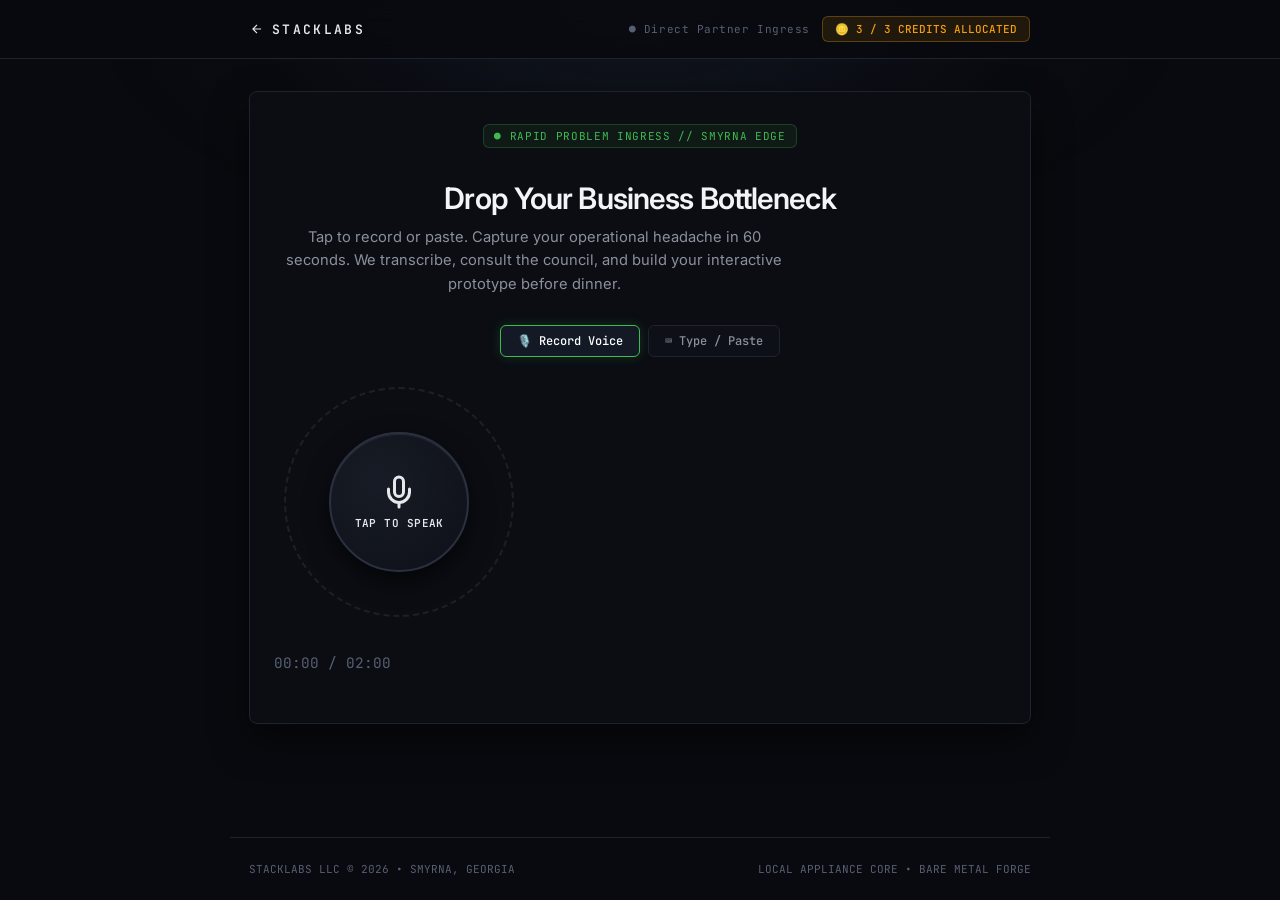
==== commit 41137776: "WO0010331: Unify dropzone design system, restore council avatars, and persist multi-credit jobs" ====
--- a/drop/index.html
+++ b/drop/index.html
@@ -3,31 +3,37 @@
 <head>
   <meta charset="UTF-8" />
   <meta name="viewport" content="width=device-width, initial-scale=1.0" />
-  <title>StackLabs — Problem Dropzone & Rapid Forge</title>
-  <meta name="description" content="Capture your operational bottleneck in 60 seconds. StackLabs turns real problems into interactive prototypes in hours." />
+  <title>StackLabs — Problem Dropzone &amp; Rapid Forge</title>
+  <meta name="description" content="Capture your operational bottleneck in 60 seconds. StackLabs turns real problems into interactive prototypes before dinner." />
   <link rel="canonical" href="https://www.stacklabsllc.com/drop" />
 
-  <!-- Google Fonts -->
+  <!-- Google Fonts matching index.html -->
   <link rel="preconnect" href="https://fonts.googleapis.com" />
   <link rel="preconnect" href="https://fonts.gstatic.com" crossorigin />
-  <link href="https://fonts.googleapis.com/css2?family=Inter:wght@300;400;500;600;700&family=JetBrains+Mono:wght@400;500;600&display=swap" rel="stylesheet" />
+  <link href="https://fonts.googleapis.com/css2?family=Inter:wght@300;400;500;600;700&family=JetBrains+Mono:wght@400;500;600&family=Newsreader:ital,opsz,wght@0,6..72,400;0,6..72,500;0,6..72,600;1,6..72,400&display=swap" rel="stylesheet" />
 
   <style>
     :root {
-      --bg-base: #06080C;
-      --bg-surface: #0B0E14;
-      --bg-card: #10141D;
-      --border-subtle: rgba(255, 255, 255, 0.08);
-      --border-focus: rgba(0, 212, 255, 0.3);
-      --accent-cyan: #00D4FF;
-      --accent-gold: #F59E0B;
-      --accent-green: #10B981;
+      --bg-base: #090A0F;
+      --bg-surface: #0B0D13;
+      --bg-card: #0E121A;
+      --bg-card-hover: #121622;
+      --border-subtle: #1E2330;
+      --border-focus: #2A3040;
+      --border-bright: #3A4152;
+      --accent-green: #3FB950;
+      --accent-amber: #F59E0B;
+      --accent-teal: #14B8A6;
+      --accent-blue: #3B82F6;
+      --accent-purple: #8B5CF6;
       --accent-red: #EF4444;
-      --text-primary: #F8FAFC;
-      --text-secondary: #94A3B8;
-      --text-muted: #64748B;
-      --font-sans: 'Inter', -apple-system, BlinkMacSystemFont, sans-serif;
+      --text-primary: #F2F4F7;
+      --text-secondary: #8A909C;
+      --text-muted: #576072;
+      --text-dim: #3A4152;
+      --font-sans: 'Inter', -apple-system, BlinkMacSystemFont, 'Segoe UI', Roboto, sans-serif;
       --font-mono: 'JetBrains Mono', monospace;
+      --font-serif: 'Newsreader', Georgia, serif;
     }
 
     * { box-sizing: border-box; margin: 0; padding: 0; }
@@ -42,211 +48,643 @@
       align-items: center;
       justify-content: space-between;
       overflow-x: hidden;
-      padding: 1.5rem 1rem;
       -webkit-font-smoothing: antialiased;
     }
 
-    /* Ambient Lighting */
+    /* Subtle Machined Radial Vignette matching index.html */
     .ambient-glow {
       position: fixed;
-      top: -150px;
+      top: -240px;
       left: 50%;
       transform: translateX(-50%);
-      width: 800px;
-      height: 450px;
-      background: radial-gradient(ellipse at center, rgba(0, 212, 255, 0.08) 0%, rgba(245, 158, 11, 0.03) 45%, transparent 70%);
+      width: 1100px;
+      height: 500px;
+      background: radial-gradient(ellipse at center, rgba(30, 41, 59, 0.4) 0%, rgba(14, 16, 23, 0.15) 50%, rgba(9, 10, 15, 0) 70%);
       pointer-events: none;
       z-index: 0;
       transition: background 0.5s ease;
     }
 
     .ambient-glow.gold-mode {
-      background: radial-gradient(ellipse at center, rgba(245, 158, 11, 0.12) 0%, rgba(217, 119, 6, 0.04) 45%, transparent 70%);
-    }
-
-    /* Top Nav */
-    .nav-bar {
+      background: radial-gradient(ellipse at center, rgba(245, 158, 11, 0.18) 0%, rgba(217, 119, 6, 0.06) 50%, rgba(9, 10, 15, 0) 70%);
+    }
+
+    /* Sticky Machined Header matching index.html */
+    header.site-header {
+      position: sticky;
+      top: 0;
+      z-index: 50;
       width: 100%;
-      max-width: 680px;
-      display: flex;
+      background: rgba(9, 10, 15, 0.85);
+      backdrop-filter: blur(12px);
+      -webkit-backdrop-filter: blur(12px);
+      border-bottom: 1px solid var(--border-subtle);
+    }
+
+    .nav-container {
+      max-width: 820px;
+      margin: 0 auto;
+      height: 58px;
+      display: flex;
+      align-items: center;
       justify-content: space-between;
-      align-items: center;
+      padding: 0 20px;
+    }
+
+    .brand-mark {
+      font-family: var(--font-mono);
+      font-size: 13px;
+      font-weight: 600;
+      letter-spacing: 0.18em;
+      color: #E6E8EC;
+      text-decoration: none;
+      display: inline-flex;
+      align-items: center;
+      transition: color 0.15s ease;
+    }
+
+    .brand-mark:hover {
+      color: #FFFFFF;
+    }
+
+    .nav-right {
+      display: flex;
+      align-items: center;
+      gap: 12px;
+    }
+
+    .nav-partner-tag {
+      font-family: var(--font-mono);
+      font-size: 11px;
+      color: var(--text-muted);
+      letter-spacing: 0.05em;
+    }
+
+    @media (max-width: 600px) {
+      .nav-partner-tag {
+        display: none;
+      }
+    }
+
+    .credit-badge {
+      font-family: var(--font-mono);
+      font-size: 11px;
+      font-weight: 500;
+      padding: 5px 12px;
+      border-radius: 6px;
+      border: 1px solid rgba(245, 158, 11, 0.3);
+      background: rgba(245, 158, 11, 0.1);
+      color: var(--accent-amber);
+      cursor: pointer;
+      user-select: none;
+      transition: all 0.2s ease;
+      white-space: nowrap;
+    }
+
+    .credit-badge:hover {
+      border-color: rgba(245, 158, 11, 0.6);
+      background: rgba(245, 158, 11, 0.18);
+    }
+
+    /* Content Area */
+    .content-wrap {
+      width: 100%;
+      max-width: 820px;
+      padding: 2rem 1.2rem;
+      display: flex;
+      flex-direction: column;
+      align-items: center;
+      position: relative;
       z-index: 10;
-      margin-bottom: 1.5rem;
-    }
-
-    .brand-back {
-      display: flex;
-      align-items: center;
-      gap: 0.5rem;
-      font-family: var(--font-mono);
-      font-size: 0.8rem;
-      color: var(--text-muted);
+      flex: 1;
+    }
+
+    /* ========================================================
+       FORGE JOBS DOCK / LEDGER (PERSISTENT MULTI-CREDIT QUEUE)
+       ======================================================== */
+    .forge-jobs-dock {
+      width: 100%;
+      margin-bottom: 2rem;
+      animation: chamberFadeIn 0.3s ease;
+    }
+
+    .dock-header {
+      display: flex;
+      justify-content: space-between;
+      align-items: flex-end;
+      margin-bottom: 1.2rem;
+      padding-bottom: 0.8rem;
+      border-bottom: 1px solid var(--border-subtle);
+      flex-wrap: wrap;
+      gap: 10px;
+    }
+
+    .dock-title-group {
+      display: flex;
+      flex-direction: column;
+      gap: 3px;
+    }
+
+    .dock-badge {
+      font-family: var(--font-mono);
+      font-size: 10px;
+      letter-spacing: 0.15em;
+      color: var(--accent-amber);
+      text-transform: uppercase;
+      font-weight: 600;
+    }
+
+    .dock-title {
+      font-size: 1.25rem;
+      font-weight: 600;
+      color: #F2F4F7;
+      letter-spacing: -0.02em;
+    }
+
+    .btn-dock-action {
+      background: rgba(63, 185, 80, 0.12);
+      border: 1px solid rgba(63, 185, 80, 0.4);
+      color: var(--accent-green);
+      font-family: var(--font-mono);
+      font-size: 11px;
+      font-weight: 600;
+      padding: 7px 14px;
+      border-radius: 6px;
+      cursor: pointer;
+      transition: all 0.2s ease;
       text-decoration: none;
-      padding: 0.4rem 0.8rem;
+      display: inline-flex;
+      align-items: center;
+      gap: 6px;
+    }
+
+    .btn-dock-action:hover {
+      background: rgba(63, 185, 80, 0.22);
+      border-color: rgba(63, 185, 80, 0.7);
+      box-shadow: 0 0 14px rgba(63, 185, 80, 0.25);
+    }
+
+    .dock-jobs-list {
+      display: flex;
+      flex-direction: column;
+      gap: 16px;
+    }
+
+    .forge-job-card {
+      background: var(--bg-surface);
       border: 1px solid var(--border-subtle);
       border-radius: 8px;
-      background: rgba(11, 14, 20, 0.6);
-      transition: all 0.2s;
-    }
-    .brand-back:hover {
-      color: var(--text-primary);
-      border-color: rgba(255, 255, 255, 0.2);
-    }
-
-    /* Mode Switcher */
-    .mode-toggle {
-      display: none !important;
-      background: rgba(16, 20, 29, 0.8);
+      padding: 20px;
+      display: flex;
+      flex-direction: column;
+      gap: 14px;
+      box-shadow: 0 8px 24px rgba(0, 0, 0, 0.4);
+      transition: border-color 0.2s ease, background 0.2s ease;
+    }
+
+    .forge-job-card:hover {
+      border-color: var(--border-focus);
+      background: #0D1018;
+    }
+
+    .job-card-header {
+      display: flex;
+      justify-content: space-between;
+      align-items: center;
+      flex-wrap: wrap;
+      gap: 8px;
+    }
+
+    .job-id-group {
+      display: flex;
+      align-items: center;
+      gap: 8px;
+    }
+
+    .job-id-label {
+      font-family: var(--font-mono);
+      font-size: 12px;
+      font-weight: 600;
+      color: #F2F4F7;
+      letter-spacing: 0.04em;
+    }
+
+    .job-time-label {
+      font-family: var(--font-mono);
+      font-size: 11px;
+      color: var(--text-muted);
+    }
+
+    .job-status-pill {
+      font-family: var(--font-mono);
+      font-size: 11px;
+      font-weight: 600;
+      padding: 4px 10px;
+      border-radius: 9999px;
+      display: inline-flex;
+      align-items: center;
+      gap: 6px;
+    }
+
+    .job-status-pill.active {
+      background: rgba(245, 158, 11, 0.12);
+      border: 1px solid rgba(245, 158, 11, 0.35);
+      color: var(--accent-amber);
+    }
+
+    .job-status-pill.delivered {
+      background: rgba(63, 185, 80, 0.12);
+      border: 1px solid rgba(63, 185, 80, 0.4);
+      color: var(--accent-green);
+    }
+
+    .job-summary {
+      font-size: 13px;
+      line-height: 1.55;
+      color: #CBD5E1;
+      background: rgba(0, 0, 0, 0.35);
+      border: 1px solid rgba(255, 255, 255, 0.05);
+      border-radius: 6px;
+      padding: 10px 14px;
+      text-align: left;
+    }
+
+    .job-summary strong {
+      color: var(--accent-amber);
+      font-family: var(--font-mono);
+      font-size: 11px;
+      margin-right: 4px;
+    }
+
+    /* Stepper inside Job Card */
+    .forge-tracker {
+      width: 100%;
+      margin: 0.4rem 0;
+      padding: 1rem;
+      background: #07090E;
       border: 1px solid var(--border-subtle);
-      border-radius: 10px;
-      padding: 3px;
-      gap: 3px;
-    }
-
-    #btn-mode-well {
-      display: none !important;
-    }
-
-    .mode-btn {
+      border-radius: 6px;
+      text-align: left;
+    }
+
+    .tracker-header {
+      display: flex;
+      justify-content: space-between;
+      align-items: center;
+      margin-bottom: 1rem;
+      font-family: var(--font-mono);
+      font-size: 11px;
+      color: var(--text-muted);
+      letter-spacing: 0.05em;
+      text-transform: uppercase;
+    }
+
+    .tracker-live-pill {
+      display: inline-flex;
+      align-items: center;
+      gap: 0.4rem;
+      color: var(--accent-amber);
+      background: rgba(245, 158, 11, 0.12);
+      border: 1px solid rgba(245, 158, 11, 0.3);
+      padding: 2px 8px;
+      border-radius: 9999px;
+      font-size: 10px;
+      font-weight: 600;
+    }
+
+    .tracker-pulse {
+      width: 6px;
+      height: 6px;
+      border-radius: 50%;
+      background: var(--accent-amber);
+      box-shadow: 0 0 8px var(--accent-amber);
+      animation: pulseAnim 1.4s infinite;
+    }
+
+    @keyframes pulseAnim {
+      0%, 100% { opacity: 1; transform: scale(1); }
+      50% { opacity: 0.4; transform: scale(0.85); }
+    }
+
+    .tracker-steps {
+      display: flex;
+      justify-content: space-between;
+      align-items: flex-start;
+      position: relative;
+    }
+
+    .tracker-steps::before {
+      content: '';
+      position: absolute;
+      top: 13px;
+      left: 20px;
+      right: 20px;
+      height: 2px;
+      background: #1E2330;
+      z-index: 1;
+    }
+
+    .tracker-progress-bar {
+      position: absolute;
+      top: 13px;
+      left: 20px;
+      height: 2px;
+      background: linear-gradient(90deg, var(--accent-green), var(--accent-amber));
+      z-index: 1;
+      transition: width 0.5s ease;
+    }
+
+    .tracker-step {
+      display: flex;
+      flex-direction: column;
+      align-items: center;
+      position: relative;
+      z-index: 2;
+      flex: 1;
+      text-align: center;
+    }
+
+    .step-node {
+      width: 28px;
+      height: 28px;
+      border-radius: 50%;
+      background: #090A0F;
+      border: 2px solid var(--border-subtle);
+      display: flex;
+      align-items: center;
+      justify-content: center;
+      font-size: 11px;
+      font-weight: 700;
+      color: var(--text-muted);
+      margin-bottom: 0.4rem;
+      transition: all 0.3s ease;
+    }
+
+    .tracker-step.completed .step-node {
+      background: rgba(63, 185, 80, 0.15);
+      border-color: var(--accent-green);
+      color: var(--accent-green);
+      box-shadow: 0 0 10px rgba(63, 185, 80, 0.25);
+    }
+
+    .tracker-step.active .step-node {
+      background: rgba(245, 158, 11, 0.2);
+      border-color: var(--accent-amber);
+      color: var(--accent-amber);
+      box-shadow: 0 0 14px rgba(245, 158, 11, 0.35);
+      animation: nodePulse 1.8s infinite;
+    }
+
+    @keyframes nodePulse {
+      0%, 100% { transform: scale(1); box-shadow: 0 0 10px rgba(245, 158, 11, 0.35); }
+      50% { transform: scale(1.08); box-shadow: 0 0 18px rgba(245, 158, 11, 0.6); }
+    }
+
+    .step-label {
+      font-family: var(--font-mono);
+      font-size: 10px;
+      font-weight: 600;
+      color: var(--text-secondary);
+      line-height: 1.3;
+      max-width: 80px;
+    }
+
+    .tracker-step.active .step-label {
+      color: var(--accent-amber);
+      font-weight: 700;
+    }
+
+    .tracker-step.completed .step-label {
+      color: var(--accent-green);
+    }
+
+    .step-desc {
+      font-size: 9px;
+      color: var(--text-muted);
+      margin-top: 2px;
+      display: none;
+    }
+
+    @media (min-width: 640px) {
+      .step-desc { display: block; max-width: 90px; }
+    }
+
+    .tracker-status-box {
+      margin-top: 0.9rem;
+      padding: 0.7rem 0.85rem;
+      background: rgba(0, 0, 0, 0.4);
+      border-left: 3px solid var(--accent-amber);
+      border-radius: 4px;
+      font-family: var(--font-mono);
+      font-size: 11px;
+      color: #CBD5E1;
+      line-height: 1.45;
+    }
+
+    /* Blueprint Drawer inside Job Card */
+    .job-card-actions {
+      display: flex;
+      justify-content: flex-start;
+      margin-top: 2px;
+    }
+
+    .btn-blueprint-toggle {
+      background: #0E121A;
+      border: 1px solid var(--border-subtle);
+      color: #C4B5FD;
+      font-family: var(--font-mono);
+      font-size: 11px;
+      font-weight: 500;
+      padding: 6px 12px;
+      border-radius: 6px;
+      cursor: pointer;
+      display: inline-flex;
+      align-items: center;
+      gap: 6px;
+      transition: all 0.15s ease;
+    }
+
+    .btn-blueprint-toggle:hover {
+      border-color: var(--accent-purple);
+      background: rgba(139, 92, 246, 0.12);
+      color: #DDD6FE;
+    }
+
+    .blueprint-drawer {
+      background: #07090E;
+      border: 1px solid rgba(139, 92, 246, 0.35);
+      border-radius: 6px;
+      padding: 14px;
+      animation: chamberFadeIn 0.25s ease;
+      text-align: left;
+    }
+
+    .blueprint-drawer-header {
+      display: flex;
+      justify-content: space-between;
+      align-items: center;
+      margin-bottom: 8px;
+    }
+
+    .blueprint-drawer-tag {
+      font-family: var(--font-mono);
+      font-size: 10px;
+      font-weight: 600;
+      color: #C4B5FD;
+      letter-spacing: 0.08em;
+    }
+
+    .btn-copy-blueprint {
       background: transparent;
-      border: none;
-      color: var(--text-muted);
-      font-family: var(--font-mono);
-      font-size: 0.75rem;
-      font-weight: 500;
-      padding: 0.4rem 0.75rem;
-      border-radius: 7px;
+      border: 1px solid var(--border-subtle);
+      color: var(--text-secondary);
+      font-family: var(--font-mono);
+      font-size: 10px;
+      padding: 3px 8px;
+      border-radius: 4px;
       cursor: pointer;
-      display: flex;
-      align-items: center;
-      gap: 0.35rem;
-      transition: all 0.2s;
-    }
-
-    .mode-btn.active {
-      background: rgba(255, 255, 255, 0.08);
-      color: var(--text-primary);
-    }
-    .mode-btn.active.gold {
-      background: rgba(245, 158, 11, 0.15);
-      color: var(--accent-gold);
-      border: 1px solid rgba(245, 158, 11, 0.3);
-    }
-
-    /* Ingress Mode Toggle (Voice vs Type / Paste) */
+      transition: all 0.15s ease;
+    }
+
+    .btn-copy-blueprint:hover {
+      color: #FFF;
+      border-color: var(--border-bright);
+    }
+
+    .blueprint-pre {
+      font-family: var(--font-mono);
+      font-size: 11px;
+      line-height: 1.6;
+      color: #E2E8F0;
+      white-space: pre-wrap;
+      background: rgba(0, 0, 0, 0.4);
+      padding: 12px;
+      border-radius: 4px;
+      border: 1px solid rgba(255, 255, 255, 0.05);
+      max-height: 280px;
+      overflow-y: auto;
+    }
+
+    /* ========================================================
+       INTAKE CARD (PROBLEM DROPZONE FORM)
+       ======================================================== */
+    .main-card {
+      width: 100%;
+      background: var(--bg-surface);
+      border: 1px solid var(--border-subtle);
+      border-radius: 8px;
+      padding: 32px 24px;
+      display: flex;
+      flex-direction: column;
+      align-items: center;
+      text-align: center;
+      position: relative;
+      z-index: 10;
+      box-shadow: 0 16px 36px rgba(0, 0, 0, 0.5);
+    }
+
+    .tag-badge {
+      display: inline-flex;
+      align-items: center;
+      gap: 0.4rem;
+      font-family: var(--font-mono);
+      font-size: 11px;
+      padding: 4px 10px;
+      border-radius: 6px;
+      background: rgba(63, 185, 80, 0.08);
+      color: var(--accent-green);
+      border: 1px solid rgba(63, 185, 80, 0.25);
+      margin-bottom: 1rem;
+      text-transform: uppercase;
+      letter-spacing: 0.06em;
+    }
+
+    .tag-badge.gold {
+      background: rgba(245, 158, 11, 0.1);
+      color: var(--accent-amber);
+      border-color: rgba(245, 158, 11, 0.25);
+    }
+
+    h1 {
+      font-size: 1.85rem;
+      font-weight: 600;
+      letter-spacing: -0.03em;
+      margin-bottom: 0.6rem;
+      color: #F2F4F7;
+    }
+
+    p.subtitle {
+      color: var(--text-secondary);
+      font-size: 0.92rem;
+      line-height: 1.6;
+      max-width: 520px;
+      margin-bottom: 1.8rem;
+    }
+
+    /* Ingress Mode Toggle: Record Voice vs Type/Paste */
     .ingress-mode-toggle {
       display: flex;
       justify-content: center;
       gap: 8px;
-      margin-bottom: 16px;
-    }
+      margin-bottom: 20px;
+    }
+
     .toggle-pill {
-      background: rgba(16, 20, 29, 0.8);
+      background: #0E1017;
       border: 1px solid var(--border-subtle);
-      color: var(--text-muted);
-      font-family: var(--font-mono);
-      font-size: 0.8rem;
+      color: var(--text-secondary);
+      font-family: var(--font-mono);
+      font-size: 12px;
       font-weight: 500;
-      padding: 0.45rem 1.1rem;
-      border-radius: 9999px;
+      padding: 7px 16px;
+      border-radius: 6px;
       cursor: pointer;
       display: inline-flex;
       align-items: center;
-      gap: 0.4rem;
-      transition: all 0.2s cubic-bezier(0.16, 1, 0.3, 1);
-    }
+      gap: 6px;
+      transition: all 0.15s ease;
+    }
+
     .toggle-pill:hover {
-      background: rgba(255, 255, 255, 0.08);
-      color: var(--text-primary);
-      border-color: rgba(255, 255, 255, 0.2);
-    }
+      background: #141923;
+      color: #FFF;
+      border-color: var(--border-bright);
+    }
+
     .toggle-pill.active {
-      background: rgba(0, 240, 255, 0.12);
-      border-color: rgba(0, 240, 255, 0.5);
-      color: var(--accent-cyan);
-      box-shadow: 0 0 14px rgba(0, 240, 255, 0.2);
-    }
+      background: #131A26;
+      border-color: var(--accent-green);
+      color: #FFFFFF;
+      box-shadow: 0 0 12px rgba(63, 185, 80, 0.2);
+    }
+
     .toggle-pill.active.gold {
       background: rgba(245, 158, 11, 0.15);
       border-color: rgba(245, 158, 11, 0.5);
-      color: var(--accent-gold);
-      box-shadow: 0 0 14px rgba(245, 158, 11, 0.2);
-    }
-
-    /* Main Container */
-    .main-card {
-      width: 100%;
-      max-width: 680px;
-      background: var(--bg-surface);
-      border: 1px solid var(--border-subtle);
-      border-radius: 20px;
-      padding: 2.2rem 1.8rem;
-      display: flex;
-      flex-direction: column;
-      align-items: center;
-      text-align: center;
-      position: relative;
-      z-index: 10;
-      box-shadow: 0 20px 40px rgba(0, 0, 0, 0.5);
-    }
-
-    .tag-badge {
-      display: inline-flex;
-      align-items: center;
-      gap: 0.4rem;
-      font-family: var(--font-mono);
-      font-size: 0.75rem;
-      padding: 0.25rem 0.65rem;
-      border-radius: 9999px;
-      background: rgba(0, 212, 255, 0.08);
-      color: var(--accent-cyan);
-      border: 1px solid rgba(0, 212, 255, 0.2);
-      margin-bottom: 1rem;
-      text-transform: uppercase;
-      letter-spacing: 0.05em;
-    }
-    .tag-badge.gold {
-      background: rgba(245, 158, 11, 0.1);
-      color: var(--accent-gold);
-      border-color: rgba(245, 158, 11, 0.25);
-    }
-
-    h1 {
-      font-size: 1.85rem;
-      font-weight: 700;
-      letter-spacing: -0.03em;
-      margin-bottom: 0.6rem;
-      color: var(--text-primary);
-    }
-
-    p.subtitle {
-      color: var(--text-secondary);
-      font-size: 0.95rem;
-      line-height: 1.5;
-      max-width: 480px;
-      margin-bottom: 2rem;
-    }
-
-    /* Audio Visualizer & Wellhead Area */
+      color: var(--accent-amber);
+      box-shadow: 0 0 12px rgba(245, 158, 11, 0.25);
+    }
+
+    /* Interactive Recording Zone */
     .interactive-zone {
       position: relative;
-      width: 260px;
-      height: 260px;
+      width: 250px;
+      height: 250px;
       display: flex;
       align-items: center;
       justify-content: center;
-      margin-bottom: 1.8rem;
+      margin-bottom: 1.6rem;
     }
 
     .wellhead-ring {
       position: absolute;
-      width: 240px;
-      height: 240px;
+      width: 230px;
+      height: 230px;
       border-radius: 50%;
-      border: 2px dashed rgba(255, 255, 255, 0.1);
+      border: 2px dashed rgba(255, 255, 255, 0.08);
       transition: all 0.3s ease;
     }
+
     .wellhead-ring.gold {
       border: 2px solid rgba(245, 158, 11, 0.25);
       box-shadow: inset 0 0 30px rgba(245, 158, 11, 0.05), 0 0 25px rgba(245, 158, 11, 0.1);
@@ -254,20 +692,19 @@
 
     canvas#waveform {
       position: absolute;
-      width: 260px;
-      height: 260px;
+      width: 250px;
+      height: 250px;
       border-radius: 50%;
       pointer-events: none;
     }
 
-    /* Central Button */
     .action-circle-btn {
       width: 140px;
       height: 140px;
       border-radius: 50%;
-      background: radial-gradient(circle at 35% 35%, #1e2638, #0e131d);
-      border: 2px solid rgba(0, 212, 255, 0.3);
-      color: var(--accent-cyan);
+      background: radial-gradient(circle at 35% 35%, #181C26, #0D1017);
+      border: 2px solid #2A3040;
+      color: #E6E8EC;
       display: flex;
       flex-direction: column;
       align-items: center;
@@ -276,37 +713,33 @@
       cursor: pointer;
       user-select: none;
       -webkit-tap-highlight-color: transparent;
-      box-shadow: 0 10px 25px rgba(0, 0, 0, 0.6), 0 0 20px rgba(0, 212, 255, 0.15);
+      box-shadow: 0 10px 25px rgba(0, 0, 0, 0.6), inset 0 1px 0 rgba(255, 255, 255, 0.08);
       transition: all 0.2s cubic-bezier(0.175, 0.885, 0.32, 1.275);
       z-index: 5;
+    }
+
+    .action-circle-btn:hover {
+      border-color: var(--accent-green);
+      color: var(--accent-green);
     }
 
     .action-circle-btn:active, .action-circle-btn.recording {
       transform: scale(0.94);
       border-color: var(--accent-red);
       color: var(--accent-red);
-      box-shadow: 0 0 35px rgba(239, 68, 68, 0.4);
-    }
-
-    /* Gold Coin Mode */
+      box-shadow: 0 0 30px rgba(239, 68, 68, 0.35);
+    }
+
     .action-circle-btn.gold-coin {
       background: radial-gradient(circle at 35% 30%, #FBBF24, #D97706 60%, #92400E);
       border: 3px solid #FEF3C7;
       color: #78350F;
       box-shadow: 0 12px 30px rgba(0, 0, 0, 0.7), 0 0 25px rgba(245, 158, 11, 0.4);
     }
-    .action-circle-btn.gold-coin .coin-label {
-      font-family: var(--font-mono);
-      font-size: 0.65rem;
-      font-weight: 700;
-      letter-spacing: 0.08em;
-      text-transform: uppercase;
-      color: #78350F;
-    }
 
     .action-circle-btn.gold-coin:active, .action-circle-btn.gold-coin.recording {
       transform: scale(0.92);
-      box-shadow: 0 0 40px rgba(245, 158, 11, 0.7);
+      box-shadow: 0 0 35px rgba(245, 158, 11, 0.7);
     }
 
     .status-timer {
@@ -318,10 +751,12 @@
       align-items: center;
       gap: 0.5rem;
     }
+
     .status-timer.active {
       color: var(--accent-red);
       font-weight: 600;
     }
+
     .recording-dot {
       width: 8px;
       height: 8px;
@@ -330,6 +765,7 @@
       animation: blink 1s infinite;
       display: none;
     }
+
     .recording-dot.show { display: inline-block; }
 
     @keyframes blink { 0%, 100% { opacity: 1; } 50% { opacity: 0.2; } }
@@ -343,12 +779,13 @@
       margin-top: 1rem;
       text-align: left;
     }
+
     .review-panel.show { display: flex; }
 
     .transcript-box {
-      background: var(--bg-card);
+      background: #07090E;
       border: 1px solid var(--border-subtle);
-      border-radius: 12px;
+      border-radius: 6px;
       padding: 1rem;
       position: relative;
     }
@@ -359,27 +796,27 @@
       align-items: center;
       margin-bottom: 0.6rem;
       font-family: var(--font-mono);
-      font-size: 0.75rem;
+      font-size: 11px;
       color: var(--text-muted);
     }
 
     textarea#transcript-input {
       width: 100%;
-      height: 100px;
+      height: 105px;
       background: transparent;
       border: none;
       color: var(--text-primary);
       font-family: var(--font-sans);
       font-size: 0.95rem;
-      line-height: 1.5;
+      line-height: 1.55;
       resize: vertical;
       outline: none;
     }
+
     textarea#transcript-input:focus {
       color: #FFFFFF;
     }
 
-    /* Review Action Buttons */
     .review-controls {
       display: flex;
       flex-wrap: wrap;
@@ -389,24 +826,65 @@
 
     .btn-readback {
       flex: 1;
-      min-width: 160px;
+      min-width: 150px;
       display: flex;
       align-items: center;
       justify-content: center;
       gap: 0.5rem;
-      background: rgba(255, 255, 255, 0.05);
+      background: rgba(255, 255, 255, 0.04);
       border: 1px solid var(--border-subtle);
-      border-radius: 10px;
+      border-radius: 6px;
       padding: 0.8rem 1rem;
       color: var(--text-primary);
       font-family: var(--font-mono);
-      font-size: 0.85rem;
+      font-size: 12px;
       cursor: pointer;
+      transition: all 0.15s ease;
+    }
+
+    .btn-readback:hover {
+      background: rgba(255, 255, 255, 0.08);
+      border-color: var(--border-bright);
+    }
+
+    .btn-council {
+      flex: 1.2;
+      min-width: 190px;
+      display: flex;
+      align-items: center;
+      justify-content: center;
+      gap: 0.5rem;
+      background: rgba(139, 92, 246, 0.1);
+      border: 1px solid rgba(139, 92, 246, 0.4);
+      border-radius: 6px;
+      padding: 0.8rem 1rem;
+      color: #C4B5FD;
+      font-family: var(--font-mono);
+      font-size: 12px;
+      font-weight: 600;
+      cursor: pointer;
+      position: relative;
       transition: all 0.2s;
     }
-    .btn-readback:hover {
-      background: rgba(255, 255, 255, 0.1);
-      border-color: rgba(255, 255, 255, 0.2);
+
+    .btn-council:hover {
+      background: rgba(139, 92, 246, 0.2);
+      border-color: rgba(139, 92, 246, 0.7);
+      color: #DDD6FE;
+    }
+
+    .council-pulse {
+      width: 7px;
+      height: 7px;
+      background: #C4B5FD;
+      border-radius: 50%;
+      box-shadow: 0 0 6px #C4B5FD;
+      animation: pulseDot 1.5s infinite;
+    }
+
+    @keyframes pulseDot {
+      0%, 100% { opacity: 1; transform: scale(1); }
+      50% { opacity: 0.4; transform: scale(0.8); }
     }
 
     .btn-dispatch {
@@ -416,185 +894,127 @@
       align-items: center;
       justify-content: center;
       gap: 0.5rem;
-      background: var(--accent-cyan);
+      background: var(--accent-green);
       border: none;
-      border-radius: 10px;
+      border-radius: 6px;
       padding: 0.8rem 1.2rem;
-      color: #06080C;
+      color: #090A0F;
       font-family: var(--font-mono);
       font-weight: 600;
-      font-size: 0.85rem;
+      font-size: 12px;
       cursor: pointer;
-      box-shadow: 0 4px 15px rgba(0, 212, 255, 0.3);
-      transition: all 0.2s;
-    }
+      transition: all 0.2s ease;
+    }
+
     .btn-dispatch:hover {
-      transform: translateY(-1px);
-      box-shadow: 0 6px 20px rgba(0, 212, 255, 0.45);
-    }
+      background: #47cf5b;
+      box-shadow: 0 4px 16px rgba(63, 185, 80, 0.3);
+    }
+
     .btn-dispatch.gold {
-      background: var(--accent-gold);
-      color: #381B04;
-      box-shadow: 0 4px 15px rgba(245, 158, 11, 0.35);
-    }
+      background: var(--accent-amber);
+      color: #090A0F;
+    }
+
     .btn-dispatch.btn-denied {
       background: #450a0a !important;
       color: #fca5a5 !important;
       border: 1px solid #ef4444 !important;
       box-shadow: 0 0 20px rgba(239, 68, 68, 0.4) !important;
     }
+
     .btn-dispatch:disabled {
       background: rgba(255, 255, 255, 0.04) !important;
       color: var(--text-muted) !important;
-      border: 1px solid rgba(255, 255, 255, 0.08) !important;
+      border: 1px solid var(--border-subtle) !important;
       box-shadow: none !important;
       cursor: not-allowed !important;
       opacity: 0.4 !important;
-      transform: none !important;
-      pointer-events: none !important;
-    }
-    .btn-dispatch.btn-denied:hover {
-      background: #7f1d1d !important;
-      border-color: #f87171 !important;
-      color: #ffffff !important;
-    }
-
-    /* MARD Council Button & Chamber */
-    .btn-council {
-      flex: 1.2;
-      min-width: 190px;
-      display: flex;
-      align-items: center;
-      justify-content: center;
-      gap: 0.5rem;
-      background: rgba(168, 85, 247, 0.12);
-      border: 1px solid rgba(168, 85, 247, 0.4);
-      border-radius: 10px;
-      padding: 0.8rem 1rem;
-      color: #c084fc;
-      font-family: var(--font-mono);
-      font-size: 0.82rem;
-      font-weight: 600;
-      cursor: pointer;
-      position: relative;
-      transition: all 0.2s;
-    }
-    .btn-council:hover {
-      background: rgba(168, 85, 247, 0.22);
-      border-color: rgba(168, 85, 247, 0.7);
-      box-shadow: 0 0 15px rgba(168, 85, 247, 0.35);
-      color: #e9d5ff;
-    }
-    .council-pulse {
-      width: 7px;
-      height: 7px;
-      background: #c084fc;
-      border-radius: 50%;
-      box-shadow: 0 0 6px #c084fc;
-      animation: pulseDot 1.5s infinite;
-    }
-    @keyframes pulseDot {
-      0%, 100% { opacity: 1; transform: scale(1); }
-      50% { opacity: 0.4; transform: scale(0.8); }
-    }
-
+    }
+
+    /* MARD Multi-Agent Council Chamber */
     .council-chamber {
       width: 100%;
-      background: rgba(15, 23, 42, 0.85);
-      border: 1px solid rgba(168, 85, 247, 0.35);
-      border-radius: 12px;
+      background: #07090E;
+      border: 1px solid rgba(139, 92, 246, 0.35);
+      border-radius: 6px;
       padding: 1.2rem;
       margin-top: 1rem;
-      backdrop-filter: blur(12px);
       box-shadow: 0 10px 30px rgba(0, 0, 0, 0.45);
       animation: chamberFadeIn 0.3s ease;
       text-align: left;
     }
+
     .council-header {
       display: flex;
       justify-content: space-between;
       align-items: center;
       padding-bottom: 0.8rem;
-      border-bottom: 1px solid rgba(255, 255, 255, 0.08);
+      border-bottom: 1px solid var(--border-subtle);
       margin-bottom: 1rem;
     }
+
     .council-title {
       font-family: var(--font-mono);
-      font-size: 0.76rem;
+      font-size: 11px;
       font-weight: 700;
       letter-spacing: 0.08em;
-      color: #c084fc;
+      color: #C4B5FD;
       display: flex;
       align-items: center;
       gap: 0.5rem;
     }
+
     .council-badge, .status-badge {
       font-family: var(--font-mono);
-      font-size: 0.65rem;
-      color: var(--accent-cyan);
-      background: rgba(0, 212, 255, 0.1);
+      font-size: 10px;
+      color: var(--accent-green);
+      background: rgba(63, 185, 80, 0.1);
       padding: 0.2rem 0.5rem;
       border-radius: 4px;
-      border: 1px solid rgba(0, 212, 255, 0.2);
-    }
+      border: 1px solid rgba(63, 185, 80, 0.25);
+    }
+
     .badge-denied, .council-badge.badge-denied, .status-badge.badge-denied {
       background: rgba(239, 68, 68, 0.15) !important;
       color: #ef4444 !important;
       border: 1px solid rgba(239, 68, 68, 0.4) !important;
     }
 
-    /* Modal Backdrop & Card */
-    .modal-backdrop {
-      position: fixed;
-      inset: 0;
-      background: rgba(0, 0, 0, 0.88);
-      backdrop-filter: blur(10px);
-      z-index: 99999;
-      display: flex;
-      justify-content: center;
-      align-items: center;
-      padding: 1.5rem;
-    }
-    .modal-card {
-      background: #0b0d13;
-      border: 1px solid rgba(255, 255, 255, 0.15);
-      border-radius: 20px;
-      padding: 2.2rem 1.8rem;
-      max-width: 500px;
-      width: 100%;
-      text-align: left;
-    }
     .council-feed {
       display: flex;
       flex-direction: column;
       gap: 0.8rem;
     }
+
     .agent-card {
-      background: rgba(0, 0, 0, 0.4);
-      border: 1px solid rgba(255, 255, 255, 0.08);
-      border-radius: 10px;
+      background: rgba(0, 0, 0, 0.35);
+      border: 1px solid var(--border-subtle);
+      border-radius: 6px;
       padding: 0.85rem 1rem;
       display: flex;
       gap: 0.85rem;
       align-items: flex-start;
       animation: agentSlideIn 0.3s ease;
     }
+
     .agent-avatar {
-      width: 48px;
-      height: 48px;
+      width: 44px;
+      height: 44px;
       border-radius: 50%;
       object-fit: cover;
-      border: 2px solid rgba(168, 85, 247, 0.5);
+      border: 1px solid rgba(139, 92, 246, 0.5);
       flex-shrink: 0;
-      box-shadow: 0 0 10px rgba(168, 85, 247, 0.25);
       background: #0B0E14;
     }
+
     .agent-meta {
       flex: 1;
     }
+
     .agent-name-role {
       font-family: var(--font-mono);
-      font-size: 0.78rem;
+      font-size: 11px;
       font-weight: 700;
       color: #e2e8f0;
       margin-bottom: 0.3rem;
@@ -603,311 +1023,126 @@
       gap: 0.4rem;
       flex-wrap: wrap;
     }
+
     .agent-handle {
-      color: #c084fc;
+      color: #C4B5FD;
       font-weight: 600;
-      font-size: 0.74rem;
-    }
+      font-size: 10px;
+    }
+
     .agent-role {
       color: var(--text-muted);
       font-weight: 400;
-      font-size: 0.72rem;
-    }
+      font-size: 10px;
+    }
+
     .agent-text {
-      font-size: 0.84rem;
+      font-size: 13px;
       line-height: 1.55;
       color: #cbd5e1;
     }
+
     .council-memo {
       margin-top: 1.2rem;
       padding: 1rem;
-      background: rgba(168, 85, 247, 0.08);
-      border: 1px solid rgba(168, 85, 247, 0.35);
-      border-radius: 8px;
+      background: rgba(139, 92, 246, 0.08);
+      border: 1px solid rgba(139, 92, 246, 0.35);
+      border-radius: 6px;
       animation: chamberFadeIn 0.4s ease;
     }
+
     .memo-header {
       display: flex;
       justify-content: space-between;
       align-items: center;
       margin-bottom: 0.5rem;
     }
+
     .memo-tag {
       font-family: var(--font-mono);
-      font-size: 0.65rem;
+      font-size: 10px;
       font-weight: 700;
-      color: #c084fc;
+      color: #C4B5FD;
       letter-spacing: 0.05em;
     }
+
     .memo-scope {
       font-family: var(--font-mono);
-      font-size: 0.65rem;
+      font-size: 10px;
       color: var(--accent-green);
     }
+
     .memo-title {
-      font-family: var(--font-display);
-      font-size: 1rem;
+      font-size: 0.95rem;
       font-weight: 600;
       color: #f8fafc;
       margin-bottom: 0.6rem;
     }
+
     .memo-content {
       font-family: var(--font-mono);
-      font-size: 0.75rem;
+      font-size: 11px;
       line-height: 1.6;
       color: #e2e8f0;
-      white-space: pre-line;
-      background: rgba(0, 0, 0, 0.3);
+      white-space: pre-wrap;
+      background: rgba(0, 0, 0, 0.4);
       padding: 0.8rem;
-      border-radius: 6px;
+      border-radius: 4px;
       border: 1px solid rgba(255, 255, 255, 0.05);
     }
-    .memo-actions {
-      margin-top: 0.8rem;
-      display: flex;
-      gap: 0.5rem;
-    }
+
     @keyframes chamberFadeIn {
       from { opacity: 0; transform: translateY(4px); }
       to { opacity: 1; transform: translateY(0); }
     }
+
     @keyframes agentSlideIn {
       from { opacity: 0; transform: translateX(-6px); }
       to { opacity: 1; transform: translateX(0); }
     }
 
-    /* Confirmation Screen */
-    .confirmed-panel {
+    /* VIP Exhausted State inside Intake Card */
+    .exhausted-banner {
       width: 100%;
-      display: none;
-      flex-direction: column;
-      align-items: center;
-      gap: 1rem;
-      padding-top: 1rem;
-    }
-    .confirmed-panel.show { display: flex; }
-
-    .confirmed-badge {
-      display: flex;
-      align-items: center;
-      gap: 0.5rem;
-      font-family: var(--font-mono);
-      font-size: 0.85rem;
-      color: var(--accent-green);
-      background: rgba(16, 185, 129, 0.1);
-      border: 1px solid rgba(16, 185, 129, 0.3);
-      padding: 0.5rem 1rem;
-      border-radius: 9999px;
-    }
-
-    .turnaround-timer {
-      font-family: var(--font-mono);
-      font-size: 1.8rem;
-      font-weight: 700;
-      color: var(--accent-cyan);
-      letter-spacing: 0.05em;
-      margin: 0.5rem 0;
-    }
-
-    .ticket-meta {
-      font-family: var(--font-mono);
-      font-size: 0.8rem;
-      color: var(--text-muted);
-      background: rgba(255, 255, 255, 0.03);
-      border: 1px solid var(--border-subtle);
-      border-radius: 10px;
-      padding: 0.8rem 1.2rem;
-      width: 100%;
-      text-align: left;
+      padding: 24px 18px;
+      background: rgba(245, 158, 11, 0.08);
+      border: 1px solid rgba(245, 158, 11, 0.3);
+      border-radius: 8px;
+      text-align: center;
+    }
+
+    .exhausted-icon {
+      font-size: 2.2rem;
+      margin-bottom: 8px;
+    }
+
+    .exhausted-title {
+      font-size: 1.2rem;
+      font-weight: 600;
+      color: #F2F4F7;
+      margin-bottom: 6px;
+    }
+
+    .exhausted-text {
+      font-size: 13px;
       line-height: 1.6;
-    }
-
-    /* Forge Tracker (Pizza Hut / Domino's Style Stepper) */
-    .forge-tracker {
-      width: 100%;
-      margin: 1.5rem 0 1.2rem 0;
-      padding: 1.2rem 1rem;
-      background: rgba(11, 14, 20, 0.85);
-      border: 1px solid rgba(255, 255, 255, 0.08);
-      border-radius: 14px;
-      text-align: left;
-    }
-    .tracker-header {
-      display: flex;
-      justify-content: space-between;
-      align-items: center;
-      margin-bottom: 1.2rem;
-      font-family: var(--font-mono);
-      font-size: 0.72rem;
-      color: var(--text-muted);
-      letter-spacing: 0.05em;
-      text-transform: uppercase;
-    }
-    .tracker-live-pill {
-      display: inline-flex;
-      align-items: center;
-      gap: 0.4rem;
-      color: #f59e0b;
-      background: rgba(245, 158, 11, 0.12);
-      border: 1px solid rgba(245, 158, 11, 0.3);
-      padding: 0.2rem 0.6rem;
-      border-radius: 9999px;
-      font-size: 0.68rem;
-      font-weight: 700;
-    }
-    .tracker-pulse {
-      width: 6px;
-      height: 6px;
-      border-radius: 50%;
-      background: #f59e0b;
-      box-shadow: 0 0 8px #f59e0b;
-      animation: pulseAnim 1.4s infinite;
-    }
-    @keyframes pulseAnim {
-      0%, 100% { opacity: 1; transform: scale(1); }
-      50% { opacity: 0.4; transform: scale(0.85); }
-    }
-    .tracker-steps {
-      display: flex;
-      justify-content: space-between;
-      align-items: flex-start;
-      position: relative;
-    }
-    .tracker-steps::before {
-      content: '';
-      position: absolute;
-      top: 14px;
-      left: 20px;
-      right: 20px;
-      height: 2px;
-      background: rgba(255, 255, 255, 0.1);
-      z-index: 1;
-    }
-    .tracker-step {
-      display: flex;
-      flex-direction: column;
-      align-items: center;
-      position: relative;
-      z-index: 2;
-      flex: 1;
-      text-align: center;
-    }
-    .step-node {
-      width: 30px;
-      height: 30px;
-      border-radius: 50%;
-      background: #0b0d13;
-      border: 2px solid rgba(255, 255, 255, 0.2);
-      display: flex;
-      align-items: center;
-      justify-content: center;
-      font-size: 0.75rem;
-      font-weight: 700;
-      color: var(--text-muted);
-      margin-bottom: 0.5rem;
-      transition: all 0.3s ease;
-    }
-    .tracker-step.completed .step-node {
-      background: rgba(0, 240, 255, 0.15);
-      border-color: #00F0FF;
-      color: #00F0FF;
-      box-shadow: 0 0 12px rgba(0, 240, 255, 0.3);
-    }
-    .tracker-step.active .step-node {
-      background: rgba(245, 158, 11, 0.2);
-      border-color: #F59E0B;
-      color: #F59E0B;
-      box-shadow: 0 0 16px rgba(245, 158, 11, 0.4);
-      animation: nodePulse 1.8s infinite;
-    }
-    @keyframes nodePulse {
-      0%, 100% { transform: scale(1); box-shadow: 0 0 12px rgba(245, 158, 11, 0.4); }
-      50% { transform: scale(1.1); box-shadow: 0 0 20px rgba(245, 158, 11, 0.7); }
-    }
-    .step-label {
-      font-family: var(--font-mono);
-      font-size: 0.68rem;
-      font-weight: 600;
-      color: var(--text-secondary);
-      line-height: 1.3;
-      max-width: 90px;
-    }
-    .tracker-step.active .step-label {
-      color: #F59E0B;
-      font-weight: 700;
-    }
-    .tracker-step.completed .step-label {
-      color: #00F0FF;
-    }
-    .step-desc {
-      font-size: 0.62rem;
-      color: var(--text-muted);
-      margin-top: 0.2rem;
-      display: none;
-    }
-    @media (min-width: 640px) {
-      .step-desc { display: block; max-width: 100px; }
-    }
-    .tracker-progress-bar {
-      position: absolute;
-      top: 14px;
-      left: 20px;
-      height: 2px;
-      background: linear-gradient(90deg, #00F0FF, #F59E0B);
-      z-index: 1;
-      transition: width 0.5s ease;
-    }
-    .tracker-status-box {
-      margin-top: 1rem;
-      padding: 0.75rem 0.9rem;
-      background: rgba(0, 0, 0, 0.35);
-      border-left: 3px solid #F59E0B;
-      border-radius: 4px;
-      font-family: var(--font-mono);
-      font-size: 0.72rem;
-      color: #cbd5e1;
-      line-height: 1.4;
-    }
-    @media (max-width: 480px) {
-      .forge-tracker {
-        padding: 1rem 0.6rem;
-      }
-      .tracker-header {
-        font-size: 0.65rem;
-      }
-      .tracker-live-pill {
-        font-size: 0.6rem;
-        padding: 0.15rem 0.4rem;
-      }
-      .step-node {
-        width: 26px;
-        height: 26px;
-        font-size: 0.68rem;
-      }
-      .tracker-steps::before, .tracker-progress-bar {
-        top: 12px;
-        left: 15px;
-        right: 15px;
-      }
-      .step-label {
-        font-size: 0.58rem;
-        max-width: 58px;
-      }
+      color: #94A3B8;
+      max-width: 460px;
+      margin: 0 auto 16px;
     }
 
     /* Footer */
     footer {
       width: 100%;
-      max-width: 680px;
+      max-width: 820px;
       display: flex;
       justify-content: space-between;
       align-items: center;
       font-family: var(--font-mono);
-      font-size: 0.72rem;
+      font-size: 11px;
       color: var(--text-muted);
-      padding: 1.5rem 0 0.5rem 0;
+      padding: 1.5rem 1.2rem 1.5rem 1.2rem;
       border-top: 1px solid var(--border-subtle);
-      margin-top: 2rem;
       z-index: 10;
     }
 
@@ -922,195 +1157,170 @@
 
   <div class="ambient-glow" id="ambient-glow"></div>
 
-  <!-- Top Navigation -->
-  <div class="nav-bar">
-    <a href="https://www.stacklabsllc.com" class="brand-back">
-      &larr; STACKLABS
-    </a>
-
-    <div class="mode-toggle" style="display: none !important;">
-      <button class="mode-btn active" id="btn-mode-console" onclick="setMode('console')">
-        &gt;_ Console
-      </button>
-      <button class="mode-btn" id="btn-mode-well" onclick="setMode('well')" style="display: none !important;">
-        &#x1FA99; Wishing Well
-      </button>
-    </div>
-  </div>
-
-  <!-- Main Card -->
-  <div class="main-card">
-    
-    <div style="display:flex; justify-content:center; align-items:center; gap:8px; flex-wrap:wrap; margin-bottom:1rem;">
-      <div class="tag-badge" id="tag-badge" style="margin-bottom:0;">
-        &#x25CF; Rapid Problem Ingress // Smyrna Edge
-      </div>
-      <div class="tag-badge credit-badge" id="credit-badge" onclick="handleCreditBadgeClick()" title="VIP Forge Credit Allocation (Click 3x to reset)" style="margin-bottom:0; background:rgba(245, 158, 11, 0.12); color:#f59e0b; border-color:rgba(245, 158, 11, 0.3); cursor:pointer;">
-        🪙 3 / 3 CREDITS ALLOCATED
+  <!-- Sticky Machined Header -->
+  <header class="site-header">
+    <div class="nav-container">
+      <a href="/" class="brand-mark" title="Back to StackLabs Homepage">
+        <svg width="14" height="14" viewBox="0 0 24 24" fill="none" stroke="currentColor" stroke-width="2" style="margin-right: 8px;">
+          <path d="M19 12H5M12 19l-7-7 7-7"/>
+        </svg>
+        STACKLABS
+      </a>
+      <div class="nav-right">
+        <span class="nav-partner-tag" id="tag-badge">&#x25CF; Direct Partner Ingress</span>
+        <div id="credit-badge" class="credit-badge" onclick="handleCreditBadgeClick()" title="Triple-click to reset VIP credits for testing">
+          🪙 3 / 3 CREDITS ALLOCATED
+        </div>
       </div>
     </div>
-
-    <h1 id="heading-title">Drop Your Business Bottleneck</h1>
-    <p class="subtitle" id="subtitle-text">
-      Tap to record. Capture your operational headache in 60 seconds. We transcribe, read it back, and build your interactive prototype before dinner.
-    </p>
-
-    <!-- Ingress Mode Toggle: Voice vs Direct Text/Paste -->
-    <div class="ingress-mode-toggle input-mode-tabs" style="display:flex; justify-content:center; gap:8px; margin-bottom:16px;">
-      <button id="toggle-voice-btn" class="toggle-pill active" onclick="switchInputMode('voice')">🎙️ Record Voice</button>
-      <button id="toggle-text-btn" class="toggle-pill" onclick="switchInputMode('text')">⌨️ Type / Paste</button>
+  </header>
+
+  <!-- Main Content Wrap -->
+  <div class="content-wrap">
+
+    <!-- Persistent Multi-Credit Forge Jobs Dock -->
+    <div class="forge-jobs-dock" id="forge-jobs-dock" style="display: none;">
+      <div class="dock-header">
+        <div class="dock-title-group">
+          <span class="dock-badge">ACTIVE MANUFACTURING DOCK</span>
+          <h2 class="dock-title">In-Flight Forge Runs &amp; Ledger</h2>
+        </div>
+        <button class="btn-dock-action" id="btn-dock-submit" onclick="scrollToIntake()">
+          + Submit Another Problem Drop (<span id="dock-credits-count">2</span> Left)
+        </button>
+      </div>
+      <div class="dock-jobs-list" id="dock-jobs-list">
+        <!-- Rendered dynamically from localStorage: stacklabs_jobs_<partner> -->
+      </div>
     </div>
 
-    <!-- Interactive Button Arena -->
-    <div class="interactive-zone" id="recording-zone">
-      <div class="wellhead-ring" id="wellhead-ring"></div>
-      <canvas id="waveform" width="260" height="260"></canvas>
-
-      <button class="action-circle-btn" id="action-btn" onclick="toggleRecording()">
-        <svg id="mic-icon" width="38" height="38" viewBox="0 0 24 24" fill="none" stroke="currentColor" stroke-width="2" stroke-linecap="round" stroke-linejoin="round">
-          <path d="M12 2a3 3 0 0 0-3 3v7a3 3 0 0 0 6 0V5a3 3 0 0 0-3-3Z"></path>
-          <path d="M19 10v2a7 7 0 0 1-14 0v-2"></path>
-          <line x1="12" y1="19" x2="12" y2="22"></line>
-        </svg>
-        <span class="coin-label" id="btn-label" style="font-size: 0.75rem; font-family: var(--font-mono); font-weight:600;">TAP TO SPEAK</span>
-      </button>
-    </div>
-
-    <!-- Timer -->
-    <div class="status-timer" id="status-timer">
-      <span class="recording-dot" id="recording-dot"></span>
-      <span id="timer-text">00:00 / 02:00</span>
-    </div>
-
-    <!-- Review & Read-Back Panel -->
-    <div class="review-panel" id="review-panel">
-      <div class="transcript-box">
-        <div class="transcript-header">
-          <span id="transcript-header-title">VERBATIM TRANSCRIPTION (TAP TO EDIT)</span>
-          <span id="char-count">0 / 600 max</span>
-        </div>
-        <textarea id="transcript-input" maxlength="600" placeholder="Listening to your recording..."></textarea>
-        <div class="char-limit-hint" style="font-family: var(--font-mono); font-size: 0.72rem; color: var(--text-muted); margin-top: 0.4rem; line-height: 1.4;">
-          Max 600 characters (focused operational bottlenecks only). Comprehensive macroeconomic theses and enterprise scopes require an executive systems architecture review.
+    <!-- Intake Card: Problem Dropzone -->
+    <div class="main-card" id="intake-card">
+
+      <!-- Exhausted State (When Credits == 0) -->
+      <div class="exhausted-banner" id="exhausted-banner" style="display: none;">
+        <div class="exhausted-icon">🪙 ➔ 🔨</div>
+        <div class="exhausted-title">All 3 Rapid Forge Credits In Flight</div>
+        <p class="exhausted-text">
+          Whoa, partner! You've dispatched all 3 Problem Drops for this sprint. Clio Forge Master is actively compiling working prototypes for your bottlenecks right now on the physical metal.
+        </p>
+        <div style="display: flex; gap: 10px; justify-content: center; flex-wrap: wrap;">
+          <a href="tel:+14045101845" style="background:#f59e0b; color:#0b0d13; font-family:var(--font-mono); font-weight:700; padding:10px 18px; border-radius:6px; text-decoration:none; font-size:12px; display:inline-flex; align-items:center; gap:6px;">
+            📞 CONNECT WITH LEAD ARCHITECT (+1 404-510-1845)
+          </a>
+          <button onclick="scrollUpToDock()" style="background:rgba(255,255,255,0.05); border:1px solid rgba(255,255,255,0.15); color:#cbd5e1; font-family:var(--font-mono); padding:10px 16px; border-radius:6px; cursor:pointer; font-size:12px;">
+            Inspect In-Flight Jobs ↑
+          </button>
         </div>
       </div>
 
-      <div class="review-controls">
-        <button class="btn-readback" id="btn-readback" onclick="readTranscriptBack()">
-          <svg width="16" height="16" viewBox="0 0 24 24" fill="none" stroke="currentColor" stroke-width="2">
-            <polygon points="11 5 6 9 2 9 2 15 6 15 11 19 11 5"></polygon>
-            <path d="M15.54 8.46a5 5 0 0 1 0 7.07"></path>
-            <path d="M19.07 4.93a10 10 0 0 1 0 14.14"></path>
-          </svg>
-          <span id="readback-label">Audio Readback</span>
-        </button>
-
-        <button class="btn-council" id="btn-council" onclick="runMardCouncil()">
-          <span class="council-pulse"></span>
-          <svg width="15" height="15" viewBox="0 0 24 24" fill="none" stroke="currentColor" stroke-width="2">
-            <polygon points="13 2 3 14 12 14 11 22 21 10 12 10 13 2"></polygon>
-          </svg>
-          <span id="council-btn-label">⚡ Dispatch to MARD Council</span>
-        </button>
-
-        <button class="btn-dispatch" id="btn-dispatch" onclick="dispatchToForge()" disabled>
-          <svg width="16" height="16" viewBox="0 0 24 24" fill="none" stroke="currentColor" stroke-width="2">
-            <line x1="22" y1="2" x2="11" y2="13"></line>
-            <polygon points="22 2 15 22 11 13 2 9 22 2"></polygon>
-          </svg>
-          <span id="dispatch-btn-label">Dispatch to Forge (Awaiting Council)</span>
-        </button>
-      </div>
-
-      <!-- MARD Multi-Agent Council Chamber -->
-      <div class="council-chamber" id="council-chamber" style="display: none;">
-        <div class="council-header">
-          <div class="council-title">
-            <span class="council-pulse"></span>
-            STACKLABS MULTI-AGENT COUNCIL (MARD)
+      <!-- Active Intake Area (When Credits > 0) -->
+      <div id="active-intake-area" style="width: 100%;">
+        <div style="display:flex; justify-content:center; align-items:center; gap:8px; flex-wrap:wrap; margin-bottom:1rem;">
+          <div class="tag-badge" id="card-tag-badge">
+            &#x25CF; Rapid Problem Ingress // Smyrna Edge
           </div>
-          <div class="council-badge" id="council-status-badge">PARALLEL SYNTHESIS READY</div>
         </div>
 
-        <div class="council-feed" id="council-feed"></div>
-
-        <div class="council-memo" id="council-memo" style="display: none;">
-          <div class="memo-header">
-            <span class="memo-tag">&#x25C6; CONVERGED ARCHITECTURAL BLUEPRINT</span>
-            <span class="memo-scope">RAPID FORGE &lt; 4H</span>
+        <h1 id="heading-title">Drop Your Business Bottleneck</h1>
+        <p class="subtitle" id="subtitle-text">
+          Tap to record or paste. Capture your operational headache in 60 seconds. We transcribe, consult the council, and build your interactive prototype before dinner.
+        </p>
+
+        <!-- Ingress Mode Toggle: Record Voice vs Direct Text/Paste -->
+        <div class="ingress-mode-toggle input-mode-tabs">
+          <button id="toggle-voice-btn" class="toggle-pill active" onclick="switchInputMode('voice')">🎙️ Record Voice</button>
+          <button id="toggle-text-btn" class="toggle-pill" onclick="switchInputMode('text')">⌨️ Type / Paste</button>
+        </div>
+
+        <!-- Interactive Button Arena -->
+        <div class="interactive-zone" id="recording-zone">
+          <div class="wellhead-ring" id="wellhead-ring"></div>
+          <canvas id="waveform" width="250" height="250"></canvas>
+
+          <button class="action-circle-btn" id="action-btn" onclick="toggleRecording()">
+            <svg id="mic-icon" width="36" height="36" viewBox="0 0 24 24" fill="none" stroke="currentColor" stroke-width="2" stroke-linecap="round" stroke-linejoin="round">
+              <path d="M12 2a3 3 0 0 0-3 3v7a3 3 0 0 0 6 0V5a3 3 0 0 0-3-3Z"></path>
+              <path d="M19 10v2a7 7 0 0 1-14 0v-2"></path>
+              <line x1="12" y1="19" x2="12" y2="22"></line>
+            </svg>
+            <span class="coin-label" id="btn-label" style="font-size: 11px; font-family: var(--font-mono); font-weight:600; letter-spacing:0.04em;">TAP TO SPEAK</span>
+          </button>
+        </div>
+
+        <div class="status-timer" id="status-timer">
+          <span class="recording-dot" id="recording-dot"></span>
+          <span id="timer-text">00:00 / 02:00</span>
+        </div>
+
+        <!-- Review & Read-Back Panel -->
+        <div class="review-panel" id="review-panel">
+          <div class="transcript-box">
+            <div class="transcript-header">
+              <span id="transcript-header-title">VERBATIM TRANSCRIPTION (TAP TO EDIT)</span>
+              <span id="char-count">0 / 600 max</span>
+            </div>
+            <textarea id="transcript-input" maxlength="600" placeholder="Listening to your recording..."></textarea>
+            <div class="char-limit-hint" style="font-family: var(--font-mono); font-size: 11px; color: var(--text-muted); margin-top: 0.4rem; line-height: 1.4;">
+              Max 600 characters (focused operational bottlenecks only).
+            </div>
           </div>
-          <div class="memo-title" id="memo-title">System Architecture & Feasibility Memo</div>
-          <div class="memo-content" id="memo-content"></div>
+
+          <div class="review-controls">
+            <button class="btn-readback" id="btn-readback" onclick="readTranscriptBack()">
+              <svg width="15" height="15" viewBox="0 0 24 24" fill="none" stroke="currentColor" stroke-width="2">
+                <polygon points="11 5 6 9 2 9 2 15 6 15 11 19 11 5"></polygon>
+                <path d="M15.54 8.46a5 5 0 0 1 0 7.07"></path>
+                <path d="M19.07 4.93a10 10 0 0 1 0 14.14"></path>
+              </svg>
+              <span id="readback-label">Audio Readback</span>
+            </button>
+
+            <button class="btn-council" id="btn-council" onclick="runMardCouncil()">
+              <span class="council-pulse"></span>
+              <svg width="14" height="14" viewBox="0 0 24 24" fill="none" stroke="currentColor" stroke-width="2">
+                <polygon points="13 2 3 14 12 14 11 22 21 10 12 10 13 2"></polygon>
+              </svg>
+              <span id="council-btn-label">⚡ Consult Sovereign Council</span>
+            </button>
+
+            <button class="btn-dispatch" id="btn-dispatch" onclick="dispatchToForge()" disabled>
+              <svg width="15" height="15" viewBox="0 0 24 24" fill="none" stroke="currentColor" stroke-width="2">
+                <line x1="22" y1="2" x2="11" y2="13"></line>
+                <polygon points="22 2 15 22 11 13 2 9 22 2"></polygon>
+              </svg>
+              <span id="dispatch-btn-label">Dispatch to Forge (Awaiting Council)</span>
+            </button>
+          </div>
+
+          <!-- MARD Multi-Agent Council Chamber -->
+          <div class="council-chamber" id="council-chamber" style="display: none;">
+            <div class="council-header">
+              <div class="council-title">
+                <span class="council-pulse"></span>
+                SOVEREIGN ARCHITECTURE COUNCIL (MARD)
+              </div>
+              <div class="council-badge" id="council-status-badge">PARALLEL SYNTHESIS READY</div>
+            </div>
+
+            <div class="council-feed" id="council-feed"></div>
+
+            <div class="council-memo" id="council-memo" style="display: none;">
+              <div class="memo-header">
+                <span class="memo-tag">&#x25C6; CONVERGED ARCHITECTURAL BLUEPRINT</span>
+                <span class="memo-scope">RAPID FORGE &lt; 4H</span>
+              </div>
+              <div class="memo-title" id="memo-title">System Architecture &amp; Feasibility Memo</div>
+              <div class="memo-content" id="memo-content"></div>
+            </div>
+          </div>
+
+          <div style="font-family: var(--font-mono); font-size: 11px; color: var(--text-muted); text-align: center; margin-top: 0.4rem;">
+            Need to clear? <a href="javascript:void(0)" onclick="resetIntakeForm()" style="color: var(--accent-green); text-decoration: none;">Discard Form</a>
+          </div>
         </div>
       </div>
 
-      <div style="font-family: var(--font-mono); font-size: 0.75rem; color: var(--text-muted); text-align: center; margin-top: 0.3rem;">
-        Need to redo it? <a href="javascript:void(0)" onclick="resetRecording()" style="color: var(--accent-cyan); text-decoration: none;">Discard & Start Over</a>
-      </div>
-    </div>
-
-    <!-- Confirmed Dispatched State -->
-    <div class="confirmed-panel" id="confirmed-panel">
-      <div class="confirmed-badge">
-        &#x2713; INGRESS CONFIRMED &bull; FORGE ACTIVE
-      </div>
-
-      <div style="font-family: var(--font-mono); font-size: 0.85rem; color: var(--text-muted); margin-top: 0.5rem;">
-        TARGET PROTOTYPE TURNAROUND
-      </div>
-      <div class="turnaround-timer" id="turnaround-countdown">03:59:48</div>
-
-      <!-- Domino's / Pizza Hut Style Forge Tracker -->
-      <div class="forge-tracker" id="forge-tracker">
-        <div class="tracker-header">
-          <span>Autonomous Forge Manufacturing Pipeline</span>
-          <span class="tracker-live-pill" id="tracker-live-pill"><span class="tracker-pulse"></span> ANVIL ACTIVE</span>
-        </div>
-        <div class="tracker-steps" id="tracker-steps">
-          <div class="tracker-progress-bar" id="tracker-progress-bar" style="width: 50%;"></div>
-          
-          <div class="tracker-step completed" id="step-1">
-            <div class="step-node">&#x2713;</div>
-            <div class="step-label">1. Ingress Logged</div>
-            <div class="step-desc">Smyrna Edge</div>
-          </div>
-          <div class="tracker-step completed" id="step-2">
-            <div class="step-node">&#x2713;</div>
-            <div class="step-label">2. Council Review</div>
-            <div class="step-desc">MARD Chamber</div>
-          </div>
-          <div class="tracker-step active" id="step-3">
-            <div class="step-node">&#x2692;</div>
-            <div class="step-label">3. In the Forge</div>
-            <div class="step-desc">SQLite WAL & Anvil</div>
-          </div>
-          <div class="tracker-step" id="step-4">
-            <div class="step-node">4</div>
-            <div class="step-label">4. Sentry Gate</div>
-            <div class="step-desc">Pegasus Twins</div>
-          </div>
-          <div class="tracker-step" id="step-5">
-            <div class="step-node">5</div>
-            <div class="step-label">5. Delivered</div>
-            <div class="step-desc">Before Dinner</div>
-          </div>
-        </div>
-        <div class="tracker-status-box" id="tracker-status-box">
-          <strong>STAGE 3 ACTIVE:</strong> Clio Forge Master is actively compiling the reactive state machine and offline-first SQLite WAL schema for your operational bottleneck.
-        </div>
-      </div>
-
-      <div class="ticket-meta" id="ticket-meta">
-        <div><strong>DROP ID:</strong> <span id="meta-drop-id">DROP_20260926_XXXXXX</span></div>
-        <div><strong>DESTINATION:</strong> Clio Forge Master (Smyrna, GA)</div>
-        <div><strong>STATUS:</strong> Scaffold & User Flow Synthesis Underway</div>
-        <div style="margin-top: 0.5rem; color: var(--text-secondary);" id="meta-summary"></div>
-      </div>
-
-      <div style="margin-top: 1rem; display: flex; gap: 0.8rem;">
-        <button class="btn-readback" onclick="resetRecording()">Submit Another Drop</button>
-        <a href="https://www.stacklabsllc.com" class="brand-back" style="padding: 0.8rem 1.2rem; font-weight:600;">Return to Homepage</a>
-      </div>
     </div>
 
   </div>
@@ -1121,7 +1331,476 @@
     <div>LOCAL APPLIANCE CORE &bull; BARE METAL FORGE</div>
   </footer>
 
+  <!-- Credits Exhausted VIP Modal -->
+  <div id="credits-exhausted-modal" style="display:none; position:fixed; inset:0; background:rgba(0, 0, 0, 0.88); backdrop-filter:blur(10px); z-index:99999; justify-content:center; align-items:center; padding:1.5rem;">
+    <div style="background:#0b0d13; border:1px solid #f59e0b; border-radius:10px; padding:2.2rem 1.8rem; max-width:480px; width:100%; text-align:center; box-shadow:0 0 40px rgba(245, 158, 11, 0.25);">
+      <div style="font-size:2.8rem; margin-bottom:1rem;">🪙 ➔ 🔨</div>
+      <div style="font-family:var(--font-mono); font-size:11px; color:#f59e0b; letter-spacing:0.1em; text-transform:uppercase; margin-bottom:0.5rem;">VIP ALLOCATION EXHAUSTED</div>
+      <h2 style="font-size:1.45rem; font-weight:700; color:#f8fafc; margin-bottom:0.85rem; letter-spacing:-0.02em;">All 3 Forge Credits Burned</h2>
+      <p style="color:#94a3b8; font-size:13px; line-height:1.6; margin-bottom:1.2rem;">
+        Whoa, partner! You've used all 3 Rapid Forge drops for this sprint. James is already back at the physical metal forge on Clio compiling working prototypes for your first three bottlenecks.
+      </p>
+      <div style="background:rgba(245, 158, 11, 0.08); border:1px dashed rgba(245, 158, 11, 0.3); border-radius:6px; padding:12px; margin-bottom:1.5rem;">
+        <span style="font-size:12px; color:#e2e8f0; font-weight:600;">Got a 4th operational catastrophe that needs solving before Monday morning?</span>
+      </div>
+      <div style="display:flex; gap:10px; justify-content:center; flex-wrap:wrap;">
+        <a href="tel:+14045101845" style="background:#f59e0b; color:#0b0d13; font-family:var(--font-mono); font-weight:700; padding:10px 18px; border-radius:6px; text-decoration:none; font-size:12px; letter-spacing:0.05em; display:inline-flex; align-items:center; gap:6px;">📞 CONNECT WITH LEAD ARCHITECT (+1 404-510-1845)</a>
+        <button onclick="document.getElementById('credits-exhausted-modal').style.display='none'" style="background:rgba(255,255,255,0.05); border:1px solid rgba(255,255,255,0.15); color:#94a3b8; font-family:var(--font-mono); padding:10px 16px; border-radius:6px; cursor:pointer; font-size:12px;">CLOSE</button>
+      </div>
+    </div>
+  </div>
+
+  <!-- Scope Rejection Modal -->
+  <div class="modal-backdrop" id="denied-scope-modal" style="display: none; position:fixed; inset:0; background:rgba(0,0,0,0.88); backdrop-filter:blur(10px); z-index:99999; justify-content:center; align-items:center; padding:1.5rem;" onclick="if (event.target === this) closeDeniedScopeModal()">
+    <div style="background:#0b0d13; border:1px solid rgba(239, 68, 68, 0.4); box-shadow:0 0 40px rgba(239, 68, 68, 0.25); border-radius:10px; padding:2rem 1.8rem; max-width:500px; width:100%; text-align:left;">
+      <div style="font-family: var(--font-mono); font-size: 11px; letter-spacing: 0.15em; color: #ef4444; margin-bottom: 8px;">
+        [ ⛔ 4-HOUR RAPID FORGE SCOPE REJECTION ]
+      </div>
+      <div style="font-size: 17px; font-weight: 700; color: #fff; margin-bottom: 12px;">
+        Physical Airframes &amp; Enterprise Bloat Denied
+      </div>
+      <div style="font-size: 13px; line-height: 1.6; color: #94a3b8; margin-bottom: 24px;">
+        The MARD Council has determined this request involves physical airframe manufacturing, multi-agency regulatory compliance (FAA), or multi-month enterprise contract sprawl (SAP/Bloomberg) that cannot be safely forged in a 4-hour rapid sprint.<br><br>
+        StackLabs builds working edge prototypes before dinner, but refuses enterprise consulting bloat. To schedule an executive systems architecture review with the Lead Systems Architect, connect directly below:
+      </div>
+      <div style="display: flex; flex-direction: column; gap: 10px;">
+        <a href="tel:+14045101845" style="display: flex; align-items: center; justify-content: center; gap: 8px; padding: 12px; background: #ef4444; color: #fff; border-radius: 6px; font-weight: 700; font-size: 12px; text-decoration: none;">
+          📞 CONNECT WITH LEAD ARCHITECT (+1 404-510-1845)
+        </a>
+        <a href="sms:+14045101845?body=Hey%20James%20-%20Reviewing%20StackLabs%20Drop.%20Our%20enterprise%20scope%20got%20shredded%20by%20the%20council." style="display: flex; align-items: center; justify-content: center; gap: 8px; padding: 10px; background: rgba(255,255,255,0.05); color: #cbd5e1; border: 1px solid rgba(255,255,255,0.1); border-radius: 6px; font-size: 11px; text-decoration: none;">
+          TEXT SYSTEMS ARCHITECT
+        </a>
+        <button onclick="closeDeniedScopeModal()" style="padding: 8px; background: transparent; border: none; color: #64748b; font-size: 11px; cursor: pointer; text-transform: uppercase; letter-spacing: 0.1em;">
+          Return to Ingress
+        </button>
+      </div>
+    </div>
+  </div>
+
   <script>
+    function escapeHtml(str) {
+      if (!str) return '';
+      return String(str)
+        .replace(/&/g, '&amp;')
+        .replace(/</g, '&lt;')
+        .replace(/>/g, '&gt;')
+        .replace(/"/g, '&quot;')
+        .replace(/'/g, '&#039;');
+    }
+
+    // Resolve Partner Context
+    const urlParams = new URLSearchParams(window.location.search);
+    let pRaw = urlParams.get('p') || urlParams.get('partner') || urlParams.get('ref') || urlParams.get('m') || urlParams.get('j') || '';
+    if (!pRaw) {
+      if (window.location.pathname.includes('pawel')) pRaw = 'Pawel';
+      else if (window.location.pathname.includes('paul')) pRaw = 'Paul';
+      else if (window.location.pathname.includes('mclaren')) pRaw = 'Michael Mclaren';
+      else if (window.location.pathname.includes('michael')) pRaw = 'Michael Mclaren';
+    }
+    let partnerParam = '';
+    if (pRaw) {
+      const lower = pRaw.toLowerCase();
+      if (lower === 'pawel' || lower === 'paul') partnerParam = 'Pawel';
+      else if (lower === 'mclaren' || lower === 'michael' || lower === 'michael mclaren') partnerParam = 'Michael Mclaren';
+      else if (lower === 'jeremy') partnerParam = 'Jeremy';
+      else if (lower === 'adam') partnerParam = 'Adam';
+      else partnerParam = pRaw.charAt(0).toUpperCase() + pRaw.slice(1);
+    }
+
+    if (partnerParam) {
+      const tagBadge = document.getElementById('tag-badge');
+      if (tagBadge) tagBadge.innerHTML = `&#x25CF; Direct Partner Ingress // @${partnerParam}`;
+      const cardTagBadge = document.getElementById('card-tag-badge');
+      if (cardTagBadge) cardTagBadge.innerHTML = `&#x25CF; Direct Partner Ingress // @${partnerParam}`;
+    }
+
+    // Storage Keys
+    const partnerSuffix = partnerParam ? partnerParam.toLowerCase().replace(/[^a-z0-9]/g, '_') : 'public';
+    const storageJobsKey = `stacklabs_jobs_${partnerSuffix}`;
+    const storageCreditsKey = `stacklabs_credits_${partnerSuffix}`;
+    const legacyCreditsKey = `stacklabs_forge_credits_${partnerSuffix}`;
+
+    function getStoredCredits() {
+      if (urlParams.get('reset') === '1') {
+        localStorage.removeItem(storageCreditsKey);
+        localStorage.removeItem(legacyCreditsKey);
+      }
+      let val = localStorage.getItem(storageCreditsKey);
+      if (val === null) {
+        val = localStorage.getItem(legacyCreditsKey);
+      }
+      let parsed = parseInt(val ?? '3', 10);
+      if (isNaN(parsed)) parsed = 3;
+      return Math.max(0, Math.min(3, parsed));
+    }
+
+    function saveStoredCredits(credits) {
+      localStorage.setItem(storageCreditsKey, credits.toString());
+      localStorage.setItem(legacyCreditsKey, credits.toString());
+      updateCreditDisplay();
+    }
+
+    let currentCredits = getStoredCredits();
+
+    function updateCreditDisplay() {
+      const badge = document.getElementById('credit-badge');
+      if (!badge) return;
+      if (currentCredits > 1) {
+        badge.innerHTML = `🪙 ${currentCredits} / 3 CREDITS ALLOCATED`;
+        badge.style.color = 'var(--accent-amber)';
+        badge.style.borderColor = 'rgba(245, 158, 11, 0.3)';
+        badge.style.background = 'rgba(245, 158, 11, 0.1)';
+      } else if (currentCredits === 1) {
+        badge.innerHTML = `⚡ 1 / 3 FINAL DROP REMAINING`;
+        badge.style.color = 'var(--accent-green)';
+        badge.style.borderColor = 'rgba(63, 185, 80, 0.4)';
+        badge.style.background = 'rgba(63, 185, 80, 0.12)';
+      } else {
+        badge.innerHTML = `🔒 0 / 3 CREDITS EXHAUSTED`;
+        badge.style.color = 'var(--accent-red)';
+        badge.style.borderColor = 'rgba(239, 68, 68, 0.4)';
+        badge.style.background = 'rgba(239, 68, 68, 0.12)';
+      }
+    }
+
+    let clickCount = 0;
+    function handleCreditBadgeClick() {
+      clickCount++;
+      if (clickCount >= 3) {
+        localStorage.removeItem(storageCreditsKey);
+        localStorage.removeItem(legacyCreditsKey);
+        currentCredits = 3;
+        saveStoredCredits(3);
+        renderForgeJobsDock();
+        alert("VIP Credits Reset to 3/3 for testing!");
+        clickCount = 0;
+      }
+    }
+    updateCreditDisplay();
+
+    // Multi-Job Queue Management
+    function getStoredJobs() {
+      let jobs = [];
+      try {
+        const raw = localStorage.getItem(storageJobsKey);
+        if (raw) {
+          jobs = JSON.parse(raw);
+        }
+      } catch (_) {}
+
+      // Legacy migration check: stacklabs_active_drop
+      try {
+        const legacyRaw = localStorage.getItem('stacklabs_active_drop');
+        if (legacyRaw) {
+          const legacyDrop = JSON.parse(legacyRaw);
+          if (legacyDrop && legacyDrop.text) {
+            const exists = jobs.some(j => j.id === legacyDrop.dropId);
+            if (!exists) {
+              jobs.unshift({
+                id: legacyDrop.dropId || `DROP_${legacyDrop.timestamp || Date.now()}`,
+                text: legacyDrop.text,
+                timestamp: legacyDrop.timestamp || Date.now(),
+                targetEndTime: legacyDrop.targetEndTime || (Date.now() + 4 * 3600 * 1000),
+                status: Date.now() < (legacyDrop.targetEndTime || 0) ? 'active' : 'delivered',
+                councilMemo: legacyDrop.councilMemo || null,
+                domain: "Operational Systems & Workflow",
+                partner: partnerParam || 'public'
+              });
+              localStorage.setItem(storageJobsKey, JSON.stringify(jobs));
+            }
+          }
+          localStorage.removeItem('stacklabs_active_drop');
+        }
+      } catch (_) {}
+
+      return jobs;
+    }
+
+    function saveStoredJobs(jobs) {
+      try {
+        localStorage.setItem(storageJobsKey, JSON.stringify(jobs));
+      } catch (_) {}
+    }
+
+    // Render Persistent Forge Jobs Dock
+    function renderForgeJobsDock() {
+      const dock = document.getElementById('forge-jobs-dock');
+      const listEl = document.getElementById('dock-jobs-list');
+      const dockCreditsCount = document.getElementById('dock-credits-count');
+      const btnSubmitAnother = document.getElementById('btn-dock-submit');
+      const exhaustedBanner = document.getElementById('exhausted-banner');
+      const activeIntakeArea = document.getElementById('active-intake-area');
+
+      if (!dock || !listEl) return;
+
+      const jobs = getStoredJobs();
+
+      if (dockCreditsCount) {
+        dockCreditsCount.innerText = currentCredits;
+      }
+
+      if (currentCredits === 0) {
+        if (btnSubmitAnother) {
+          btnSubmitAnother.innerHTML = '🪙 All 3 Credits In Flight';
+          btnSubmitAnother.onclick = () => {
+            document.getElementById('credits-exhausted-modal').style.display = 'flex';
+          };
+        }
+        if (exhaustedBanner) exhaustedBanner.style.display = 'block';
+        if (activeIntakeArea) activeIntakeArea.style.display = 'none';
+      } else {
+        if (btnSubmitAnother) {
+          btnSubmitAnother.innerHTML = `+ Submit Another Problem Drop (${currentCredits} Left)`;
+          btnSubmitAnother.onclick = scrollToIntake;
+        }
+        if (exhaustedBanner) exhaustedBanner.style.display = 'none';
+        if (activeIntakeArea) activeIntakeArea.style.display = 'block';
+      }
+
+      if (jobs.length === 0) {
+        dock.style.display = 'none';
+        return;
+      }
+
+      dock.style.display = 'block';
+      listEl.innerHTML = '';
+
+      const now = Date.now();
+
+      jobs.forEach((job) => {
+        const isDelivered = now >= job.targetEndTime;
+        const remainingSeconds = Math.max(0, Math.floor((job.targetEndTime - now) / 1000));
+        const elapsedSeconds = Math.max(0, Math.floor((now - job.timestamp) / 1000));
+
+        const h = String(Math.floor(remainingSeconds / 3600)).padStart(2, '0');
+        const m = String(Math.floor((remainingSeconds % 3600) / 60)).padStart(2, '0');
+        const s = String(remainingSeconds % 60).padStart(2, '0');
+        const timeFormatted = `${h}:${m}:${s}`;
+
+        let stageProgressWidth = '50%';
+        let stage3Class = 'active';
+        let stage3Icon = '&#x2692;';
+        let stage4Class = '';
+        let stage4Icon = '4';
+        let stage5Class = '';
+        let stage5Icon = '5';
+        let statusDesc = '<strong>STAGE 3 ACTIVE:</strong> Clio Forge Master is actively compiling the reactive state machine and offline-first SQLite WAL schema for your operational bottleneck.';
+        let statusBorderColor = '#F59E0B';
+
+        if (elapsedSeconds >= 12600 || isDelivered) {
+          stageProgressWidth = 'calc(100% - 30px)';
+          stage3Class = 'completed';
+          stage3Icon = '&#x2713;';
+          stage4Class = 'completed';
+          stage4Icon = '&#x2713;';
+          stage5Class = 'completed';
+          stage5Icon = '&#x1F680;';
+          statusDesc = '<strong>STAGE 5 DELIVERED:</strong> Your autonomous prototype is compiled, sentry-verified, and staged for live edge delivery.';
+          statusBorderColor = '#10B981';
+        } else if (elapsedSeconds >= 7200) {
+          stageProgressWidth = '75%';
+          stage3Class = 'completed';
+          stage3Icon = '&#x2713;';
+          stage4Class = 'active';
+          stage4Icon = '&#x1F441;';
+          statusDesc = '<strong>STAGE 4 ACTIVE:</strong> Pegasus Sentry node is executing dual-viewport headless Playwright twins (1920x1080 desktop + 390x844 mobile) to verify zero UI regressions.';
+          statusBorderColor = '#14B8A6';
+        }
+
+        const card = document.createElement('div');
+        card.className = 'forge-job-card';
+        card.id = `job-card-${job.id}`;
+        card.innerHTML = `
+          <div class="job-card-header">
+            <div class="job-id-group">
+              <span class="job-id-label">${escapeHtml(job.id)}</span>
+              <span class="job-time-label">&bull; ${new Date(job.timestamp).toLocaleTimeString([], {hour: '2-digit', minute:'2-digit'})}</span>
+            </div>
+            <div class="job-status-pill ${isDelivered ? 'delivered' : 'active'}" id="status-pill-${job.id}">
+              ${isDelivered ? '✓ DELIVERED &bull; READY' : `<span class="tracker-pulse"></span> IN THE FORGE &bull; <span class="job-clock-text" id="clock-${job.id}">${timeFormatted}</span>`}
+            </div>
+          </div>
+
+          <div class="job-summary">
+            <strong>HEARD:</strong> "${escapeHtml(job.text)}"
+          </div>
+
+          <div class="forge-tracker">
+            <div class="tracker-header">
+              <span>Manufacturing Pipeline</span>
+              <span class="tracker-live-pill" id="live-pill-${job.id}" style="${isDelivered ? 'color:#10b981; background:rgba(16,185,129,0.12); border-color:rgba(16,185,129,0.3);' : ''}">
+                <span class="tracker-pulse" style="${isDelivered ? 'background:#10b981; box-shadow:0 0 8px #10b981;' : ''}"></span> ${isDelivered ? 'DELIVERED' : 'ANVIL ACTIVE'}
+              </span>
+            </div>
+            <div class="tracker-steps">
+              <div class="tracker-progress-bar" id="bar-${job.id}" style="width: ${stageProgressWidth};"></div>
+              <div class="tracker-step completed">
+                <div class="step-node">&#x2713;</div>
+                <div class="step-label">1. Ingress</div>
+                <div class="step-desc">Logged</div>
+              </div>
+              <div class="tracker-step completed">
+                <div class="step-node">&#x2713;</div>
+                <div class="step-label">2. Council</div>
+                <div class="step-desc">MARD</div>
+              </div>
+              <div class="tracker-step ${stage3Class}" id="step3-${job.id}">
+                <div class="step-node">${stage3Icon}</div>
+                <div class="step-label">3. In Forge</div>
+                <div class="step-desc">SQLite WAL</div>
+              </div>
+              <div class="tracker-step ${stage4Class}" id="step4-${job.id}">
+                <div class="step-node">${stage4Icon}</div>
+                <div class="step-label">4. Sentry</div>
+                <div class="step-desc">Pegasus</div>
+              </div>
+              <div class="tracker-step ${stage5Class}" id="step5-${job.id}">
+                <div class="step-node">${stage5Icon}</div>
+                <div class="step-label">5. Delivered</div>
+                <div class="step-desc">Live</div>
+              </div>
+            </div>
+            <div class="tracker-status-box" id="status-box-${job.id}" style="border-left-color: ${statusBorderColor};">
+              ${statusDesc}
+            </div>
+          </div>
+
+          ${job.councilMemo ? `
+            <div class="job-card-actions">
+              <button class="btn-blueprint-toggle" onclick="toggleBlueprintDrawer('${job.id}')">
+                <span>◆ Inspect MARD Blueprint</span>
+                <span id="drawer-arrow-${job.id}">▼</span>
+              </button>
+            </div>
+            <div class="blueprint-drawer" id="drawer-${job.id}" style="display: none;">
+              <div class="blueprint-drawer-header">
+                <span class="blueprint-drawer-tag">◆ CONVERGED ARCHITECTURAL BLUEPRINT</span>
+                <button class="btn-copy-blueprint" id="copy-btn-${job.id}" onclick="copyBlueprint('${job.id}')">Copy Memo</button>
+              </div>
+              <pre class="blueprint-pre" id="blueprint-text-${job.id}">${escapeHtml(job.councilMemo)}</pre>
+            </div>
+          ` : ''}
+        `;
+        listEl.appendChild(card);
+      });
+    }
+
+    // Unified Ticker for All Active In-Flight Jobs
+    function tickAllJobClocks() {
+      const jobs = getStoredJobs();
+      if (!jobs.length) return;
+      const now = Date.now();
+      let stateChanged = false;
+
+      jobs.forEach(job => {
+        const clockEl = document.getElementById(`clock-${job.id}`);
+        const remainingSeconds = Math.max(0, Math.floor((job.targetEndTime - now) / 1000));
+        const elapsedSeconds = Math.max(0, Math.floor((now - job.timestamp) / 1000));
+
+        if (clockEl) {
+          const h = String(Math.floor(remainingSeconds / 3600)).padStart(2, '0');
+          const m = String(Math.floor((remainingSeconds % 3600) / 60)).padStart(2, '0');
+          const s = String(remainingSeconds % 60).padStart(2, '0');
+          clockEl.innerText = `${h}:${m}:${s}`;
+        }
+
+        const barEl = document.getElementById(`bar-${job.id}`);
+        if (barEl) {
+          if (elapsedSeconds >= 12600 || remainingSeconds <= 0) {
+            barEl.style.width = 'calc(100% - 30px)';
+          } else if (elapsedSeconds >= 7200) {
+            barEl.style.width = '75%';
+          } else {
+            barEl.style.width = '50%';
+          }
+        }
+
+        if (remainingSeconds <= 0 && job.status !== 'delivered') {
+          job.status = 'delivered';
+          stateChanged = true;
+        }
+      });
+
+      if (stateChanged) {
+        saveStoredJobs(jobs);
+        renderForgeJobsDock();
+      }
+    }
+
+    setInterval(tickAllJobClocks, 1000);
+
+    function toggleBlueprintDrawer(jobId) {
+      const drawer = document.getElementById(`drawer-${jobId}`);
+      const arrow = document.getElementById(`drawer-arrow-${jobId}`);
+      if (!drawer) return;
+      if (drawer.style.display === 'none' || !drawer.style.display) {
+        drawer.style.display = 'block';
+        if (arrow) arrow.innerText = '▲';
+      } else {
+        drawer.style.display = 'none';
+        if (arrow) arrow.innerText = '▼';
+      }
+    }
+
+    function copyBlueprint(jobId) {
+      const textEl = document.getElementById(`blueprint-text-${jobId}`);
+      const btn = document.getElementById(`copy-btn-${jobId}`);
+      if (!textEl) return;
+      navigator.clipboard.writeText(textEl.innerText).then(() => {
+        if (btn) {
+          btn.innerText = '✓ Copied!';
+          setTimeout(() => { btn.innerText = 'Copy Memo'; }, 2000);
+        }
+      }).catch(() => {});
+    }
+
+    function scrollToIntake() {
+      const intakeCard = document.getElementById('intake-card');
+      if (intakeCard) {
+        intakeCard.scrollIntoView({ behavior: 'smooth' });
+        const input = document.getElementById('transcript-input');
+        if (input && currentInputMode === 'text') {
+          input.focus();
+        }
+      }
+    }
+
+    function scrollUpToDock() {
+      const dock = document.getElementById('forge-jobs-dock');
+      if (dock) {
+        dock.scrollIntoView({ behavior: 'smooth' });
+      }
+    }
+
+    // Telemetry wiretap beacon
+    (function sendDropWiretapBeacon() {
+      try {
+        const isInternalHost = window.location.hostname === 'localhost' || 
+                               window.location.hostname === '127.0.0.1' || 
+                               window.location.hostname.includes('.ts.net');
+        const isTestFlag = urlParams.get('test') === '1' || urlParams.get('pilot') === '1' || urlParams.get('agy') === '1';
+        const partner = partnerParam || 'anonymous';
+        const payload = {
+          event_type: 'drop_page_visit',
+          event: 'drop_page_visit',
+          details: {
+            route: window.location.pathname,
+            partner: partner,
+            referrer: document.referrer || 'direct',
+            credits_left: currentCredits,
+            is_test: isInternalHost || isTestFlag,
+            timestamp: new Date().toISOString()
+          }
+        };
+        fetch('/api/telemetry-beacon', {
+          method: 'POST',
+          headers: { 'Content-Type': 'application/json' },
+          body: JSON.stringify(payload)
+        }).catch(() => {});
+      } catch (_) {}
+    })();
+
+    // Ingress Form State & Recording Logic
     let currentMode = 'console';
     let isRecording = false;
     let mediaRecorder = null;
@@ -1143,11 +1822,7 @@
       const maxLen = 600;
       const currentLen = textarea.value.length;
       charCountEl.innerText = `${currentLen} / ${maxLen} max`;
-      if (currentLen >= maxLen) {
-        charCountEl.style.color = '#ff6b6b';
-      } else {
-        charCountEl.style.color = 'var(--text-muted)';
-      }
+      charCountEl.style.color = currentLen >= maxLen ? '#ff6b6b' : 'var(--text-muted)';
     }
 
     function switchInputMode(mode) {
@@ -1185,134 +1860,6 @@
       updateCharCount();
     }
 
-    // Initialize partner context from URL
-    const urlParams = new URLSearchParams(window.location.search);
-    let pRaw = urlParams.get('p') || urlParams.get('partner') || urlParams.get('ref') || urlParams.get('m') || urlParams.get('j') || '';
-    if (!pRaw) {
-      if (window.location.pathname.includes('pawel')) pRaw = 'Pawel';
-      else if (window.location.pathname.includes('paul')) pRaw = 'Paul';
-      else if (window.location.pathname.includes('mclaren')) pRaw = 'Michael Mclaren';
-      else if (window.location.pathname.includes('michael')) pRaw = 'Michael Mclaren';
-    }
-    let partnerParam = '';
-    if (pRaw) {
-      const lower = pRaw.toLowerCase();
-      if (lower === 'pawel' || lower === 'paul') partnerParam = 'Pawel';
-      else if (lower === 'mclaren' || lower === 'michael' || lower === 'michael mclaren') partnerParam = 'Michael Mclaren';
-      else if (lower === 'jeremy') partnerParam = 'Jeremy';
-      else if (lower === 'adam') partnerParam = 'Adam';
-      else partnerParam = pRaw.charAt(0).toUpperCase() + pRaw.slice(1);
-    }
-
-    if (partnerParam) {
-      document.getElementById('tag-badge').innerHTML = `&#x25CF; Direct Partner Ingress // @${partnerParam}`;
-    }
-
-    // 3-Credit VIP Allocation Logic
-    const storageKey = `stacklabs_forge_credits_${partnerParam ? partnerParam.toLowerCase() : 'default'}`;
-    if (urlParams.get('reset') === '1') {
-      localStorage.removeItem(storageKey);
-    }
-    let currentCredits = parseInt(localStorage.getItem(storageKey) ?? '3', 10);
-    if (isNaN(currentCredits)) currentCredits = 3;
-
-    function updateCreditDisplay() {
-      const badge = document.getElementById('credit-badge');
-      if (!badge) return;
-      if (currentCredits > 1) {
-        badge.innerHTML = `🪙 ${currentCredits} / 3 CREDITS ALLOCATED`;
-        badge.style.color = '#f59e0b';
-        badge.style.borderColor = 'rgba(245, 158, 11, 0.3)';
-        badge.style.background = 'rgba(245, 158, 11, 0.12)';
-      } else if (currentCredits === 1) {
-        badge.innerHTML = `⚡ 1 / 3 FINAL DROP REMAINING`;
-        badge.style.color = '#00d4ff';
-        badge.style.borderColor = 'rgba(0, 212, 255, 0.4)';
-        badge.style.background = 'rgba(0, 212, 255, 0.12)';
-      } else {
-        badge.innerHTML = `🔒 0 / 3 CREDITS EXHAUSTED`;
-        badge.style.color = '#ff6b6b';
-        badge.style.borderColor = 'rgba(255, 107, 107, 0.4)';
-        badge.style.background = 'rgba(255, 107, 107, 0.12)';
-      }
-    }
-
-    let clickCount = 0;
-    function handleCreditBadgeClick() {
-      clickCount++;
-      if (clickCount >= 3) {
-        localStorage.removeItem(storageKey);
-        currentCredits = 3;
-        updateCreditDisplay();
-        alert("VIP Credits Reset to 3/3 for testing!");
-        clickCount = 0;
-      }
-    }
-    updateCreditDisplay();
-
-    // Instant Drop Wiretap Beacon (WO0010326)
-    (function sendDropWiretapBeacon() {
-      try {
-        const partner = partnerParam || 'anonymous';
-        const payload = {
-          event_type: 'drop_page_visit',
-          event: 'drop_page_visit',
-          details: {
-            route: window.location.pathname,
-            partner: partner,
-            referrer: document.referrer || 'direct',
-            credits_left: currentCredits,
-            timestamp: new Date().toISOString()
-          }
-        };
-        fetch('/api/telemetry-beacon', {
-          method: 'POST',
-          headers: { 'Content-Type': 'application/json' },
-          body: JSON.stringify(payload)
-        }).catch(() => {});
-      } catch (_) {}
-    })();
-
-    function setMode(mode) {
-      currentMode = mode;
-      const glow = document.getElementById('ambient-glow');
-      const badge = document.getElementById('tag-badge');
-      const actionBtn = document.getElementById('action-btn');
-      const ring = document.getElementById('wellhead-ring');
-      const btnLabel = document.getElementById('btn-label');
-      const btnDispatch = document.getElementById('btn-dispatch');
-      const title = document.getElementById('heading-title');
-      const voiceBtn = document.getElementById('toggle-voice-btn');
-      const textBtn = document.getElementById('toggle-text-btn');
-
-      document.getElementById('btn-mode-console').classList.toggle('active', mode === 'console');
-      document.getElementById('btn-mode-well').classList.toggle('active', mode === 'well');
-      document.getElementById('btn-mode-well').classList.toggle('gold', mode === 'well');
-      if (voiceBtn) voiceBtn.classList.toggle('gold', mode === 'well');
-      if (textBtn) textBtn.classList.toggle('gold', mode === 'well');
-
-      if (mode === 'well') {
-        glow.classList.add('gold-mode');
-        badge.classList.add('gold');
-        badge.innerHTML = partnerParam ? `&#x25CF; Wishing Well Ingress // @${partnerParam}` : `&#x1FA99; StackLabs Wishing Well // Secure Ingress`;
-        actionBtn.classList.add('gold-coin');
-        ring.classList.add('gold');
-        btnDispatch.classList.add('gold');
-        title.innerText = "Make a Wish on Your Headache";
-        btnLabel.innerText = isRecording ? "RELEASE COIN" : "TOSS COIN";
-      } else {
-        glow.classList.remove('gold-mode');
-        badge.classList.remove('gold');
-        badge.innerHTML = partnerParam ? `&#x25CF; Direct Partner Ingress // @${partnerParam}` : `&#x25CF; Rapid Problem Ingress // Smyrna Edge`;
-        actionBtn.classList.remove('gold-coin');
-        ring.classList.remove('gold');
-        btnDispatch.classList.remove('gold');
-        title.innerText = "Drop Your Business Bottleneck";
-        btnLabel.innerText = isRecording ? "STOP RECORDING" : "TAP TO SPEAK";
-      }
-    }
-
-    // Canvas Soundwave
     function startVisualizer(stream) {
       try {
         audioContext = new (window.AudioContext || window.webkitAudioContext)();
@@ -1329,16 +1876,14 @@
         function draw() {
           animId = requestAnimationFrame(draw);
           analyser.getByteFrequencyData(dataArray);
-
           ctx.clearRect(0, 0, canvas.width, canvas.height);
           let sum = 0;
           for (let i = 0; i < bufferLength; i++) { sum += dataArray[i]; }
           const avg = sum / bufferLength;
-
           const radius = 70 + (avg / 255) * 45;
           ctx.beginPath();
-          ctx.arc(130, 130, radius, 0, 2 * Math.PI);
-          ctx.strokeStyle = currentMode === 'well' ? `rgba(245, 158, 11, ${0.2 + (avg/255)*0.6})` : `rgba(0, 212, 255, ${0.2 + (avg/255)*0.6})`;
+          ctx.arc(125, 125, radius, 0, 2 * Math.PI);
+          ctx.strokeStyle = currentMode === 'well' ? `rgba(245, 158, 11, ${0.2 + (avg/255)*0.6})` : `rgba(63, 185, 80, ${0.2 + (avg/255)*0.6})`;
           ctx.lineWidth = 2 + (avg / 255) * 8;
           ctx.stroke();
         }
@@ -1351,15 +1896,16 @@
     function stopVisualizer() {
       if (animId) cancelAnimationFrame(animId);
       const canvas = document.getElementById('waveform');
-      const ctx = canvas.getContext('2d');
-      ctx.clearRect(0, 0, canvas.width, canvas.height);
+      if (canvas) {
+        const ctx = canvas.getContext('2d');
+        ctx.clearRect(0, 0, canvas.width, canvas.height);
+      }
       if (audioContext) {
         audioContext.close();
         audioContext = null;
       }
     }
 
-    // Toggle Recording
     async function toggleRecording() {
       if (!isRecording) {
         startRecording();
@@ -1376,15 +1922,12 @@
       try {
         const stream = await navigator.mediaDevices.getUserMedia({ audio: true });
         mediaRecorder = new MediaRecorder(stream);
-
         mediaRecorder.ondataavailable = (e) => {
           if (e.data.size > 0) audioChunks.push(e.data);
         };
-
         mediaRecorder.start();
         isRecording = true;
 
-        // UI states
         document.getElementById('action-btn').classList.add('recording');
         document.getElementById('recording-dot').classList.add('show');
         document.getElementById('status-timer').classList.add('active');
@@ -1392,7 +1935,6 @@
 
         startVisualizer(stream);
 
-        // Web Speech live transcription
         if ('webkitSpeechRecognition' in window || 'SpeechRecognition' in window) {
           const SpeechRec = window.SpeechRecognition || window.webkitSpeechRecognition;
           recognition = new SpeechRec();
@@ -1455,13 +1997,11 @@
       document.getElementById('status-timer').classList.remove('active');
       document.getElementById('btn-label').innerText = currentMode === 'well' ? "COIN PLUNGED" : "RECORDED";
 
-      // If speech recognition didn't catch anything, prefill realistic fallback for review
       if (!document.getElementById('transcript-input').value.trim()) {
         document.getElementById('transcript-input').value = "Warehouse inventory sync hangs on nightly CSV export between Metrc ledger and accounting software. Need automated reconciliation bridge.";
       }
       updateCharCount();
 
-      // Show review panel with locked dispatch button until council deliberates
       document.getElementById('recording-zone').style.display = 'none';
       document.getElementById('status-timer').style.display = 'none';
       const dispatchBtn = document.getElementById('btn-dispatch');
@@ -1471,17 +2011,11 @@
       document.getElementById('review-panel').classList.add('show');
     }
 
-    function resetRecording() {
-      localStorage.removeItem('stacklabs_active_drop');
-      if (typeof turnaroundInterval !== 'undefined' && turnaroundInterval) {
-        clearInterval(turnaroundInterval);
-        turnaroundInterval = null;
-      }
+    function resetIntakeForm() {
       const modeTabs = document.querySelector('.input-mode-tabs, .ingress-mode-toggle');
       if (modeTabs) modeTabs.style.display = 'flex';
       if (typeof closeDeniedScopeModal === 'function') closeDeniedScopeModal();
       document.getElementById('review-panel').classList.remove('show');
-      document.getElementById('confirmed-panel').classList.remove('show');
       document.getElementById('recording-zone').style.display = 'flex';
       document.getElementById('status-timer').style.display = 'flex';
       document.getElementById('timer-text').innerText = '00:00 / 02:00';
@@ -1489,7 +2023,7 @@
       const councilChamber = document.getElementById('council-chamber');
       if (councilChamber) councilChamber.style.display = 'none';
       const councilBtnLabel = document.getElementById('council-btn-label');
-      if (councilBtnLabel) councilBtnLabel.innerText = '⚡ Dispatch to MARD Council';
+      if (councilBtnLabel) councilBtnLabel.innerText = '⚡ Consult Sovereign Council';
       const statusBadge = document.getElementById('council-status-badge');
       if (statusBadge) {
         statusBadge.innerText = 'PARALLEL SYNTHESIS READY';
@@ -1504,10 +2038,9 @@
       const dispatchLabel = document.getElementById('dispatch-btn-label');
       if (dispatchLabel) dispatchLabel.innerText = 'Dispatch to Forge (Awaiting Council)';
       switchInputMode('voice');
-      setMode(currentMode);
-    }
-
-    // Enhanced British Speech Engine (en-GB)
+    }
+
+    // TTS Read Back
     let cachedVoices = [];
     function loadVoices() {
       if (typeof speechSynthesis === 'undefined') return;
@@ -1523,57 +2056,35 @@
         cachedVoices = speechSynthesis.getVoices();
       }
       if (!cachedVoices || !cachedVoices.length) return null;
-
-      // 1. Google UK English Male (Chrome / Android / Chromium)
       let v = cachedVoices.find(v => v.name === "Google UK English Male" || v.name.includes("UK English Male"));
-      // 2. Daniel (macOS / iOS British male)
       if (!v) v = cachedVoices.find(v => v.name.includes("Daniel") && (v.lang.includes("en-GB") || v.lang.startsWith("en")));
-      // 3. Microsoft George / Oliver / Ryan (Windows 11 British Natural)
-      if (!v) v = cachedVoices.find(v => (v.name.includes("George") || v.name.includes("Oliver") || v.name.includes("Ryan") || v.name.includes("Arthur")) && v.lang.includes("en-GB"));
-      // 4. Any explicit British or UK English male
+      if (!v) v = cachedVoices.find(v => (v.name.includes("George") || v.name.includes("Oliver") || v.name.includes("Ryan")) && v.lang.includes("en-GB"));
       if (!v) v = cachedVoices.find(v => (v.name.toLowerCase().includes("british") || v.name.toLowerCase().includes("uk english")) && !v.name.toLowerCase().includes("female"));
-      // 5. Any en-GB male voice (filtering out obvious female names)
-      if (!v) v = cachedVoices.find(v => (v.lang.includes("en-GB") || v.lang.replace('_', '-').includes("en-GB")) && !v.name.toLowerCase().includes("female") && !v.name.toLowerCase().includes("girl") && !v.name.toLowerCase().includes("hazel") && !v.name.toLowerCase().includes("susan") && !v.name.toLowerCase().includes("victoria") && !v.name.toLowerCase().includes("sonia"));
-      // 6. Any en-GB voice
+      if (!v) v = cachedVoices.find(v => (v.lang.includes("en-GB") || v.lang.replace('_', '-').includes("en-GB")) && !v.name.toLowerCase().includes("female"));
       if (!v) v = cachedVoices.find(v => v.lang.includes("en-GB") || v.lang.replace('_', '-').includes("en-GB"));
-      // 7. Natural English male fallback
-      if (!v) v = cachedVoices.find(v => (v.name.includes("David") || v.name.includes("Guy") || v.name.includes("Male")) && v.lang.startsWith("en"));
       return v;
     }
 
-    // Read Back Feature (Text-to-Speech)
     function readTranscriptBack() {
       const text = document.getElementById('transcript-input').value.trim();
       if (!text) return;
-
       if (synth.speaking) {
         synth.cancel();
         document.getElementById('readback-label').innerText = "Audio Readback";
         return;
       }
-
       const utterance = new SpeechSynthesisUtterance(text);
       const readbackVoice = getReadbackVoice();
-      if (readbackVoice) {
-        utterance.voice = readbackVoice;
-      }
-      utterance.pitch = 0.92; // Slightly deeper, calm, authoritative
+      if (readbackVoice) utterance.voice = readbackVoice;
+      utterance.pitch = 0.92;
       utterance.rate = 1.0;
-
-      utterance.onstart = () => {
-        document.getElementById('readback-label').innerText = "Reading Back...";
-      };
-      utterance.onend = () => {
-        document.getElementById('readback-label').innerText = "Audio Readback";
-      };
-      utterance.onerror = () => {
-        document.getElementById('readback-label').innerText = "Audio Readback";
-      };
-
+      utterance.onstart = () => { document.getElementById('readback-label').innerText = "Reading Back..."; };
+      utterance.onend = () => { document.getElementById('readback-label').innerText = "Audio Readback"; };
+      utterance.onerror = () => { document.getElementById('readback-label').innerText = "Audio Readback"; };
       synth.speak(utterance);
     }
 
-    // MARD Multi-Agent Reactive Discourse Engine ("The Crucible")
+    // MARD Multi-Agent Deliberation
     let activeCouncilMemo = "";
     async function runMardCouncil() {
       const text = document.getElementById('transcript-input').value.trim();
@@ -1598,10 +2109,6 @@
       memo.style.display = 'none';
       statusBadge.innerText = 'CONSULTING COUNCIL...';
       councilBtnLabel.innerText = 'Consulting...';
-
-      currentCredits = Math.max(0, currentCredits - 1);
-      localStorage.setItem(storageKey, currentCredits.toString());
-      updateCreditDisplay();
 
       let bespokeCouncil = null;
       try {
@@ -1627,6 +2134,7 @@
       const basePath = window.location.protocol === 'file:' ? '' : '/';
       let domainContext = "Operational Systems & Workflow";
       let failureMode = "";
+      let whatOtherGuys = "";
       let edgeVector = "";
       let sprintDeliverable = "";
       let agents = [];
@@ -1634,6 +2142,7 @@
       if (bespokeCouncil) {
         domainContext = bespokeCouncil.target_domain || "Operational Systems & Workflow";
         failureMode = bespokeCouncil.identified_failure_mode || "";
+        whatOtherGuys = bespokeCouncil.what_the_other_guys_sell || "";
         edgeVector = bespokeCouncil.stacklabs_edge_vector || "";
         sprintDeliverable = bespokeCouncil.sprint_deliverable || "";
 
@@ -1754,20 +2263,13 @@
         /drone|uav|faa|sap\s+erp|bloomberg|shark|lazer|laser\s+beam/i.test(text);
 
       if (isDenied) {
-        // Zero credit penalty for denied/out-of-bounds drops: refund credit immediately
-        currentCredits = Math.min(3, currentCredits + 1);
-        localStorage.setItem(storageKey, currentCredits.toString());
-        updateCreditDisplay();
-
         statusBadge.innerText = 'REVIEW DENIED // SCOPE OUT OF BOUNDS';
         statusBadge.className = 'council-badge status-badge badge-denied';
 
-        // Memo Banner
         activeCouncilMemo = `[VERDICT]: ⛔ SUBMISSION DENIED (SCOPE EXCEEDS 4H RAPID FORGE)\n[DENIAL REASON]: ${councilData.denial_reason || 'Physical airframe fleets and enterprise ERP contracts require executive architecture alignment.'}\n\n[TARGET DOMAIN]: ${domainContext}\n[IDENTIFIED FAILURE MODE]: ${failureMode}\n[STACKLABS EDGE VECTOR]: ${edgeVector}\n[4-HOUR SPRINT DELIVERABLE]: ${sprintDeliverable}`;
         document.getElementById('memo-content').innerText = activeCouncilMemo;
         memo.style.display = 'block';
 
-        // Red Lock Button (Enabled so user can click to open escalation modal)
         const dispatchBtn = document.getElementById('btn-dispatch');
         dispatchBtn.disabled = false;
         dispatchBtn.className = 'btn-dispatch btn-denied';
@@ -1777,7 +2279,9 @@
         statusBadge.innerText = 'CONVERGED';
         statusBadge.className = 'council-badge status-badge';
 
-        activeCouncilMemo = `[TARGET DOMAIN]: ${domainContext}\n[IDENTIFIED FAILURE MODE]: ${failureMode}\n[STACKLABS EDGE VECTOR]: ${edgeVector}\n[4-HOUR SPRINT DELIVERABLE]: ${sprintDeliverable}`;
+        activeCouncilMemo = `[TARGET DOMAIN]: ${domainContext}\n\n[WHAT BROKE]:\n${failureMode}` +
+          (whatOtherGuys ? `\n\n[WHAT THE OTHER GUYS SELL YOU]:\n${whatOtherGuys}` : '') +
+          `\n\n[WHAT WE RECOMMEND (WHY OURS WINS)]:\n${edgeVector}\n\n[WHAT WE SHIP BEFORE DINNER]:\n${sprintDeliverable}`;
         document.getElementById('memo-content').innerText = activeCouncilMemo;
         memo.style.display = 'block';
 
@@ -1799,34 +2303,32 @@
       if (modal) modal.style.display = 'none';
     }
 
-    function speakCouncilMemo() {
-      // Neutralized per WO0010315 - Council deliberation TTS muted to prevent uncanny valley
-      if (typeof synth !== 'undefined' && synth.speaking) {
-        synth.cancel();
-      }
-    }
-
-    // Dispatch to Forge
+    // Dispatch to Forge and Persist into Multi-Credit Queue
     async function dispatchToForge() {
       const text = document.getElementById('transcript-input').value.trim();
-      const dropId = `DROP_${new Date().toISOString().replace(/[-:T.]/g, '').slice(0, 14)}_${partnerParam ? partnerParam.toLowerCase() : 'partner'}`;
+      const partnerKey = partnerParam ? partnerParam.toLowerCase().replace(/[^a-z0-9]/g, '_') : 'public';
+      const dropId = `DROP_${new Date().toISOString().replace(/[-:T.]/g, '').slice(0, 14)}_${partnerKey}`;
 
       document.getElementById('dispatch-btn-label').innerText = "Encrypting & Transmitting...";
       document.getElementById('btn-dispatch').disabled = true;
 
-      const modeTabs = document.querySelector('.input-mode-tabs, .ingress-mode-toggle');
-      if (modeTabs) modeTabs.style.display = 'none';
-
-      const activeDrop = {
-        dropId: dropId,
+      const newJob = {
+        id: dropId,
         text: text,
+        timestamp: Date.now(),
+        targetEndTime: Date.now() + (4 * 3600 * 1000),
+        status: 'active',
         councilMemo: activeCouncilMemo || null,
-        timestamp: Date.now(),
-        targetEndTime: Date.now() + (4 * 3600 * 1000)
+        domain: "Operational Systems & Workflow",
+        partner: partnerParam || 'public'
       };
-      try {
-        localStorage.setItem('stacklabs_active_drop', JSON.stringify(activeDrop));
-      } catch (_) {}
+
+      const jobs = getStoredJobs();
+      jobs.unshift(newJob);
+      saveStoredJobs(jobs);
+
+      currentCredits = Math.max(0, currentCredits - 1);
+      saveStoredCredits(currentCredits);
 
       // Dispatch payload to Clio ingress / dead drop server
       try {
@@ -1839,7 +2341,6 @@
           timestamp: new Date().toISOString()
         };
 
-        // Ingress beacon
         fetch('/api/telemetry-beacon', {
           method: 'POST',
           headers: { 'Content-Type': 'application/json' },
@@ -1850,7 +2351,6 @@
           })
         }).catch(() => {});
 
-        // Local / backend ingress if available
         if (audioChunks.length > 0) {
           const blob = new Blob(audioChunks, { type: 'audio/webm' });
           const formData = new FormData();
@@ -1865,224 +2365,52 @@
             body: formData
           }).catch(() => {});
         }
-
       } catch (e) {
         console.warn("Forge relay fallback engaged");
       }
 
       setTimeout(() => {
-        const modeTabs = document.querySelector('.input-mode-tabs, .ingress-mode-toggle');
-        if (modeTabs) modeTabs.style.display = 'none';
+        // Reset intake form inputs for next drop
+        document.getElementById('transcript-input').value = '';
+        updateCharCount();
+        const chamber = document.getElementById('council-chamber');
+        if (chamber) chamber.style.display = 'none';
         document.getElementById('review-panel').classList.remove('show');
-        document.getElementById('confirmed-panel').classList.add('show');
-        document.getElementById('meta-drop-id').innerText = dropId;
-        let summaryHtml = `<strong>HEARD:</strong> "${text}"`;
-        if (activeCouncilMemo) {
-          summaryHtml += `<div style="margin-top:0.5rem; color:#c084fc; font-size:0.75rem;"><strong>&#x25C6; MARD BLUEPRINT ATTACHED</strong></div>`;
+        document.getElementById('recording-zone').style.display = currentInputMode === 'text' ? 'none' : 'flex';
+        document.getElementById('status-timer').style.display = currentInputMode === 'text' ? 'none' : 'flex';
+        if (currentInputMode === 'text') {
+          document.getElementById('review-panel').classList.add('show');
         }
-        document.getElementById('meta-summary').innerHTML = summaryHtml;
-        startTurnaroundClock();
+        document.getElementById('btn-dispatch').disabled = true;
+        document.getElementById('dispatch-btn-label').innerText = 'Dispatch to Forge (Awaiting Council)';
+        document.getElementById('council-btn-label').innerText = '⚡ Consult Sovereign Council';
+
+        // Render dock with new in-flight run
+        renderForgeJobsDock();
+
+        // Scroll to the Dock
+        const dock = document.getElementById('forge-jobs-dock');
+        if (dock) {
+          dock.scrollIntoView({ behavior: 'smooth' });
+        }
       }, 700);
     }
 
-    // 4-Hour Countdown Timer & Forge Tracker Engine
-    let turnaroundInterval = null;
-    function startTurnaroundClock(initialSeconds = 4 * 3600, totalSeconds = 4 * 3600) {
-      if (turnaroundInterval) clearInterval(turnaroundInterval);
-      let secondsLeft = initialSeconds;
-      const updateDisplay = () => {
-        const h = String(Math.floor(secondsLeft / 3600)).padStart(2, '0');
-        const m = String(Math.floor((secondsLeft % 3600) / 60)).padStart(2, '0');
-        const s = String(secondsLeft % 60).padStart(2, '0');
-        const cdEl = document.getElementById('turnaround-countdown');
-        if (cdEl) cdEl.innerText = `${h}:${m}:${s}`;
-
-        const elapsedSeconds = Math.max(0, totalSeconds - secondsLeft);
-        updateForgeTracker(elapsedSeconds);
-      };
-      updateDisplay();
-      turnaroundInterval = setInterval(() => {
-        secondsLeft--;
-        if (secondsLeft < 0) {
-          secondsLeft = 0;
-          clearInterval(turnaroundInterval);
-        }
-        updateDisplay();
-      }, 1000);
-    }
-
-    function updateForgeTracker(elapsedSeconds) {
-      const progressBar = document.getElementById('tracker-progress-bar');
-      const statusBox = document.getElementById('tracker-status-box');
-      const livePill = document.getElementById('tracker-live-pill');
-      const s1 = document.getElementById('step-1');
-      const s2 = document.getElementById('step-2');
-      const s3 = document.getElementById('step-3');
-      const s4 = document.getElementById('step-4');
-      const s5 = document.getElementById('step-5');
-      if (!progressBar || !statusBox || !s1 || !s2 || !s3 || !s4 || !s5) return;
-
-      // Base classes: stages 1 and 2 are always completed upon entering the forge
-      s1.className = 'tracker-step completed';
-      s1.querySelector('.step-node').innerHTML = '&#x2713;';
-      s2.className = 'tracker-step completed';
-      s2.querySelector('.step-node').innerHTML = '&#x2713;';
-
-      if (elapsedSeconds < 7200) {
-        // Stage 3: In the Forge (0m - 120m elapsed)
-        s3.className = 'tracker-step active';
-        s3.querySelector('.step-node').innerHTML = '&#x2692;';
-        s4.className = 'tracker-step';
-        s4.querySelector('.step-node').innerText = '4';
-        s5.className = 'tracker-step';
-        s5.querySelector('.step-node').innerText = '5';
-        progressBar.style.width = '50%';
-        statusBox.innerHTML = '<strong>STAGE 3 ACTIVE:</strong> Clio Forge Master is actively compiling the reactive state machine and offline-first SQLite WAL schema for your operational bottleneck.';
-        statusBox.style.borderLeftColor = '#F59E0B';
-        if (livePill) {
-          livePill.innerHTML = '<span class="tracker-pulse"></span> ANVIL ACTIVE';
-          livePill.style.color = '#f59e0b';
-          livePill.style.background = 'rgba(245, 158, 11, 0.12)';
-          livePill.style.borderColor = 'rgba(245, 158, 11, 0.3)';
-        }
-      } else if (elapsedSeconds < 12600) {
-        // Stage 4: Sentry Gate (120m - 210m elapsed)
-        s3.className = 'tracker-step completed';
-        s3.querySelector('.step-node').innerHTML = '&#x2713;';
-        s4.className = 'tracker-step active';
-        s4.querySelector('.step-node').innerHTML = '&#x1F441;';
-        s5.className = 'tracker-step';
-        s5.querySelector('.step-node').innerText = '5';
-        progressBar.style.width = '75%';
-        statusBox.innerHTML = '<strong>STAGE 4 ACTIVE:</strong> Pegasus Sentry node is executing dual-viewport headless Playwright twins (1920x1080 desktop + 390x844 mobile) to verify zero UI regressions.';
-        statusBox.style.borderLeftColor = '#00F0FF';
-        if (livePill) {
-          livePill.innerHTML = '<span class="tracker-pulse" style="background:#00F0FF; box-shadow:0 0 8px #00F0FF;"></span> SENTRY VERIFYING';
-          livePill.style.color = '#00F0FF';
-          livePill.style.background = 'rgba(0, 240, 255, 0.12)';
-          livePill.style.borderColor = 'rgba(0, 240, 255, 0.3)';
-        }
-      } else {
-        // Stage 5: Delivered (> 210m elapsed)
-        s3.className = 'tracker-step completed';
-        s3.querySelector('.step-node').innerHTML = '&#x2713;';
-        s4.className = 'tracker-step completed';
-        s4.querySelector('.step-node').innerHTML = '&#x2713;';
-        s5.className = 'tracker-step completed';
-        s5.querySelector('.step-node').innerHTML = '&#x1F680;';
-        progressBar.style.width = 'calc(100% - 40px)';
-        statusBox.innerHTML = '<strong>STAGE 5 DELIVERED:</strong> Your autonomous prototype is compiled, sentry-verified, and staged for live edge delivery.';
-        statusBox.style.borderLeftColor = '#10B981';
-        if (livePill) {
-          livePill.innerHTML = '<span class="tracker-pulse" style="background:#10B981; box-shadow:0 0 8px #10B981;"></span> DELIVERED';
-          livePill.style.color = '#10B981';
-          livePill.style.background = 'rgba(16, 185, 129, 0.12)';
-          livePill.style.borderColor = 'rgba(16, 185, 129, 0.3)';
-        }
-      }
-    }
-
-    // Restore Active Drop on Load (F5 / Safari Re-open Resilience)
-    function restoreActiveDropIfPresent() {
-      try {
-        const savedDropJson = localStorage.getItem('stacklabs_active_drop');
-        if (savedDropJson) {
-          const savedDrop = JSON.parse(savedDropJson);
-          const now = Date.now();
-          if (now < savedDrop.targetEndTime) {
-            // Active drop running! Restore confirmation view
-            const modeTabs = document.querySelector('.input-mode-tabs, .ingress-mode-toggle');
-            if (modeTabs) modeTabs.style.display = 'none';
-            const recZone = document.getElementById('recording-zone');
-            if (recZone) recZone.style.display = 'none';
-            const statusTimer = document.getElementById('status-timer');
-            if (statusTimer) statusTimer.style.display = 'none';
-            const revPanel = document.getElementById('review-panel');
-            if (revPanel) revPanel.classList.remove('show');
-            const confPanel = document.getElementById('confirmed-panel');
-            if (confPanel) confPanel.classList.add('show');
-            const dropIdEl = document.getElementById('meta-drop-id');
-            if (dropIdEl) dropIdEl.innerText = savedDrop.dropId;
-            let summaryHtml = `<strong>HEARD:</strong> "${savedDrop.text}"`;
-            if (savedDrop.councilMemo) {
-              summaryHtml += `<div style="margin-top:0.5rem; color:#c084fc; font-size:0.75rem;"><strong>&#x25C6; MARD BLUEPRINT ATTACHED</strong></div>`;
-            }
-            const metaSummaryEl = document.getElementById('meta-summary');
-            if (metaSummaryEl) metaSummaryEl.innerHTML = summaryHtml;
-            const remainingSeconds = Math.max(0, Math.floor((savedDrop.targetEndTime - now) / 1000));
-            const totalDuration = savedDrop.timestamp ? Math.floor((savedDrop.targetEndTime - savedDrop.timestamp) / 1000) : 4 * 3600;
-            startTurnaroundClock(remainingSeconds, totalDuration);
-          } else {
-            localStorage.removeItem('stacklabs_active_drop');
-          }
-        }
-      } catch (_) {}
-    }
-
+    // Initial Load & Restore
     if (document.readyState === 'loading') {
-      window.addEventListener('DOMContentLoaded', restoreActiveDropIfPresent);
+      window.addEventListener('DOMContentLoaded', () => {
+        renderForgeJobsDock();
+        updateCharCount();
+      });
     } else {
-      restoreActiveDropIfPresent();
-    }
-
-    // Character counter listener & initial state
+      renderForgeJobsDock();
+      updateCharCount();
+    }
+
     const transcriptInputEl = document.getElementById('transcript-input');
     if (transcriptInputEl) {
       transcriptInputEl.addEventListener('input', updateCharCount);
     }
-    updateCharCount();
-
-    // Default to Wishing Well if accessed with ?well=true
-    if (urlParams.get('well') === 'true' || urlParams.get('mode') === 'well') {
-      setMode('well');
-    }
   </script>
-
-  <!-- Credits Exhausted VIP Modal -->
-  <div id="credits-exhausted-modal" style="display:none; position:fixed; inset:0; background:rgba(0, 0, 0, 0.88); backdrop-filter:blur(10px); z-index:99999; justify-content:center; align-items:center; padding:1.5rem;">
-    <div style="background:#0b0d13; border:1px solid #f59e0b; border-radius:20px; padding:2.2rem 1.8rem; max-width:480px; width:100%; text-align:center; box-shadow:0 0 40px rgba(245, 158, 11, 0.25);">
-      <div style="font-size:2.8rem; margin-bottom:1rem;">🪙 ➔ 🔨</div>
-      <div style="font-family:var(--font-mono); font-size:0.75rem; color:#f59e0b; letter-spacing:0.1em; text-transform:uppercase; margin-bottom:0.5rem;">VIP ALLOCATION EXHAUSTED</div>
-      <h2 style="font-size:1.45rem; font-weight:700; color:#f8fafc; margin-bottom:0.85rem; letter-spacing:-0.02em;">All 3 Forge Credits Burned</h2>
-      <p style="color:#94a3b8; font-size:0.92rem; line-height:1.6; margin-bottom:1.2rem;">
-        Whoa, partner! You've used all 3 Rapid Forge drops for this sprint. James is already back at the physical metal forge on Clio compiling working prototypes for your first three bottlenecks.
-      </p>
-      <div style="background:rgba(245, 158, 11, 0.08); border:1px dashed rgba(245, 158, 11, 0.3); border-radius:10px; padding:12px; margin-bottom:1.5rem;">
-        <span style="font-size:0.88rem; color:#e2e8f0; font-weight:600;">Got a 4th operational catastrophe that needs solving before Monday morning?</span>
-      </div>
-      <div style="display:flex; gap:10px; justify-content:center; flex-wrap:wrap;">
-        <a href="tel:+14045101845" style="background:#f59e0b; color:#0b0d13; font-family:var(--font-mono); font-weight:700; padding:12px 22px; border-radius:10px; text-decoration:none; font-size:0.82rem; letter-spacing:0.05em; display:inline-flex; align-items:center; gap:6px;">📞 CONNECT WITH LEAD ARCHITECT (+1 404-510-1845)</a>
-        <button onclick="document.getElementById('credits-exhausted-modal').style.display='none'" style="background:rgba(255,255,255,0.05); border:1px solid rgba(255,255,255,0.15); color:#94a3b8; font-family:var(--font-mono); padding:12px 18px; border-radius:10px; cursor:pointer; font-size:0.82rem;">CLOSE</button>
-      </div>
-    </div>
-  </div>
-
-  <!-- Scope Rejection Modal -->
-  <div class="modal-backdrop" id="denied-scope-modal" style="display: none;" onclick="if (event.target === this) closeDeniedScopeModal()">
-    <div class="modal-card" style="border-color: rgba(239, 68, 68, 0.4); box-shadow: 0 0 40px rgba(239, 68, 68, 0.25);">
-      <div style="font-family: var(--font-mono); font-size: 11px; letter-spacing: 0.15em; color: #ef4444; margin-bottom: 8px;">
-        [ ⛔ 4-HOUR RAPID FORGE SCOPE REJECTION ]
-      </div>
-      <div style="font-size: 18px; font-weight: 700; color: #fff; margin-bottom: 12px;">
-        Physical Airframes & Enterprise Bloat Denied
-      </div>
-      <div style="font-size: 13px; line-height: 1.6; color: #94a3b8; margin-bottom: 24px;">
-        The MARD Council has determined this request involves physical airframe manufacturing, multi-agency regulatory compliance (FAA), or multi-month enterprise contract sprawl (SAP/Bloomberg) that cannot be safely forged in a 4-hour rapid sprint.<br><br>
-        StackLabs builds working edge prototypes before dinner, but refuses enterprise consulting bloat. To schedule an executive systems architecture review with the Lead Systems Architect, connect directly below:
-      </div>
-      <div style="display: flex; flex-direction: column; gap: 10px;">
-        <a href="tel:+14045101845" class="modal-btn-call" style="display: flex; align-items: center; justify-content: center; gap: 8px; padding: 14px; background: #ef4444; color: #fff; border-radius: 8px; font-weight: 700; font-size: 13px; text-decoration: none;">
-          <svg width="16" height="16" viewBox="0 0 24 24" fill="none" stroke="currentColor" stroke-width="2"><path d="M22 16.92v3a2 2 0 0 1-2.18 2 19.79 19.79 0 0 1-8.63-3.07 19.5 19.5 0 0 1-6-6 19.79 19.79 0 0 1-3.07-8.67A2 2 0 0 1 4.11 2h3a2 2 0 0 1 2 1.72 12.84 12.84 0 0 0 .7 2.81 2 2 0 0 1-.45 2.11L8.09 9.91a16 16 0 0 0 6 6l1.27-1.27a2 2 0 0 1 2.11-.45 12.84 12.84 0 0 0 2.81.7A2 2 0 0 1 22 16.92z"></path></svg>
-          CONNECT WITH LEAD ARCHITECT (+1 404-510-1845)
-        </a>
-        <a href="sms:+14045101845?body=Hey%20James%20-%20Reviewing%20StackLabs%20Drop.%20Our%20enterprise%20scope%20got%20shredded%20by%20the%20council." class="modal-btn-sms" style="display: flex; align-items: center; justify-content: center; gap: 8px; padding: 12px; background: rgba(255,255,255,0.05); color: #cbd5e1; border: 1px solid rgba(255,255,255,0.1); border-radius: 8px; font-size: 12px; text-decoration: none;">
-          TEXT SYSTEMS ARCHITECT
-        </a>
-        <button onclick="closeDeniedScopeModal()" style="padding: 10px; background: transparent; border: none; color: #64748b; font-size: 11px; cursor: pointer; text-transform: uppercase; letter-spacing: 0.1em;">
-          Return to Ingress
-        </button>
-      </div>
-    </div>
-  </div>
 </body>
 </html>
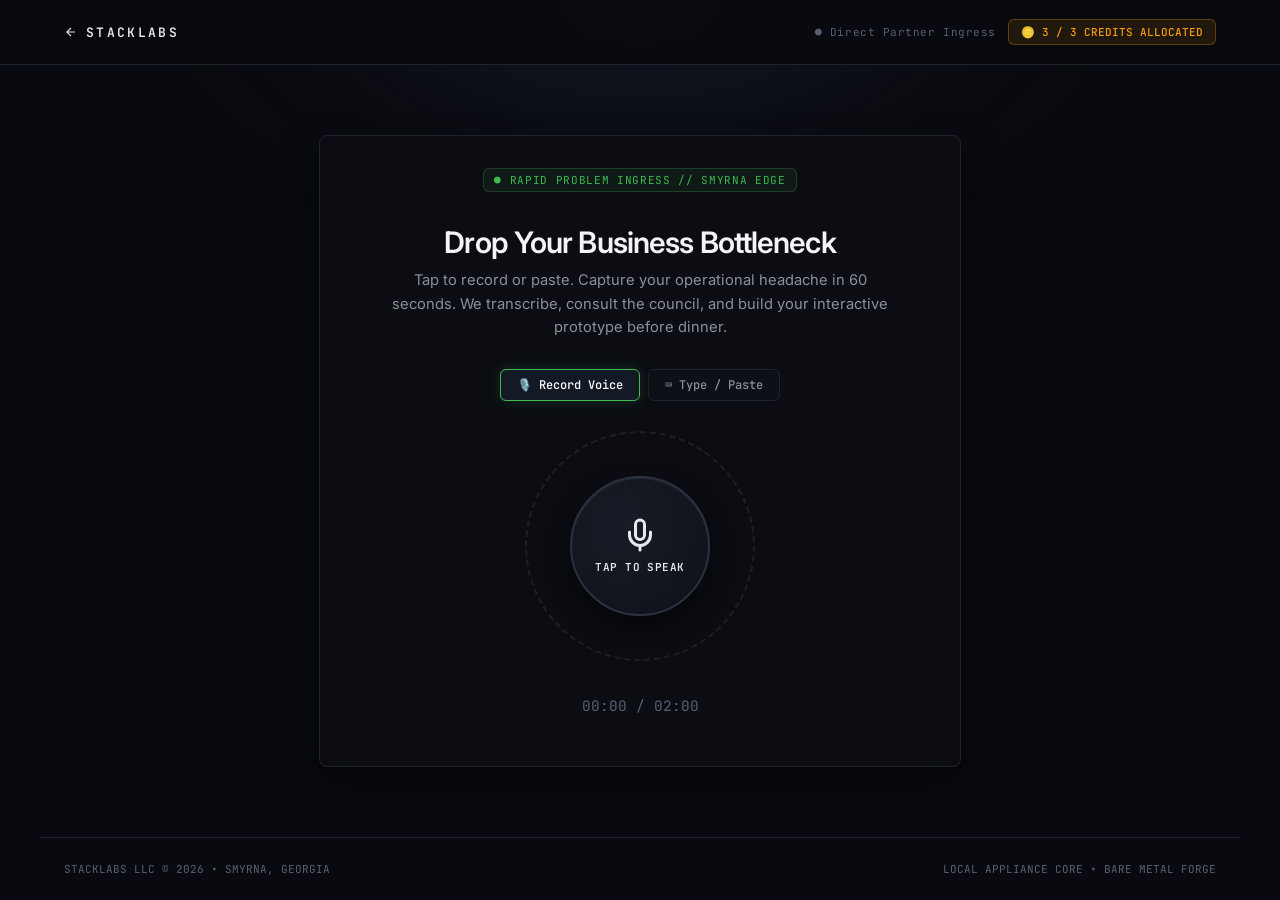
==== commit baadf665: "WO0010332: Restore authentic council soul avatars and center dropzone layout" ====
--- a/drop/index.html
+++ b/drop/index.html
@@ -82,13 +82,14 @@
     }
 
     .nav-container {
-      max-width: 820px;
+      max-width: 1200px;
       margin: 0 auto;
-      height: 58px;
+      width: 100%;
+      height: 64px;
       display: flex;
       align-items: center;
       justify-content: space-between;
-      padding: 0 20px;
+      padding: 0 24px;
     }
 
     .brand-mark {
@@ -147,13 +148,17 @@
     }
 
     /* Content Area */
-    .content-wrap {
+    .content-wrap,
+    .dropzone-container,
+    .drop-card-wrap {
       width: 100%;
-      max-width: 820px;
+      max-width: 680px;
+      margin: 0 auto;
       padding: 2rem 1.2rem;
       display: flex;
       flex-direction: column;
       align-items: center;
+      justify-content: center;
       position: relative;
       z-index: 10;
       flex: 1;
@@ -164,7 +169,8 @@
        ======================================================== */
     .forge-jobs-dock {
       width: 100%;
-      margin-bottom: 2rem;
+      max-width: 680px;
+      margin: 0 auto 2rem auto;
       animation: chamberFadeIn 0.3s ease;
     }
 
@@ -570,6 +576,8 @@
        ======================================================== */
     .main-card {
       width: 100%;
+      max-width: 680px;
+      margin: 0 auto;
       background: var(--bg-surface);
       border: 1px solid var(--border-subtle);
       border-radius: 8px;
@@ -577,15 +585,26 @@
       display: flex;
       flex-direction: column;
       align-items: center;
+      justify-content: center;
       text-align: center;
       position: relative;
       z-index: 10;
       box-shadow: 0 16px 36px rgba(0, 0, 0, 0.5);
     }
 
+    #active-intake-area {
+      width: 100%;
+      display: flex;
+      flex-direction: column;
+      align-items: center;
+      justify-content: center;
+      text-align: center;
+    }
+
     .tag-badge {
       display: inline-flex;
       align-items: center;
+      justify-content: center;
       gap: 0.4rem;
       font-family: var(--font-mono);
       font-size: 11px;
@@ -609,8 +628,10 @@
       font-size: 1.85rem;
       font-weight: 600;
       letter-spacing: -0.03em;
-      margin-bottom: 0.6rem;
+      margin: 0 auto 0.6rem auto;
       color: #F2F4F7;
+      text-align: center;
+      width: 100%;
     }
 
     p.subtitle {
@@ -618,15 +639,19 @@
       font-size: 0.92rem;
       line-height: 1.6;
       max-width: 520px;
-      margin-bottom: 1.8rem;
+      margin: 0 auto 1.8rem auto;
+      text-align: center;
+      width: 100%;
     }
 
     /* Ingress Mode Toggle: Record Voice vs Type/Paste */
     .ingress-mode-toggle {
       display: flex;
       justify-content: center;
+      align-items: center;
       gap: 8px;
-      margin-bottom: 20px;
+      margin: 0 auto 20px auto;
+      width: 100%;
     }
 
     .toggle-pill {
@@ -673,7 +698,7 @@
       display: flex;
       align-items: center;
       justify-content: center;
-      margin-bottom: 1.6rem;
+      margin: 0 auto 1.6rem auto;
     }
 
     .wellhead-ring {
@@ -746,10 +771,12 @@
       font-family: var(--font-mono);
       font-size: 0.9rem;
       color: var(--text-muted);
-      margin-bottom: 1.2rem;
-      display: flex;
-      align-items: center;
+      margin: 0 auto 1.2rem auto;
+      display: flex;
+      align-items: center;
+      justify-content: center;
       gap: 0.5rem;
+      text-align: center;
     }
 
     .status-timer.active {
@@ -773,10 +800,11 @@
     /* Review & Read-Back Panel */
     .review-panel {
       width: 100%;
+      max-width: 632px;
+      margin: 1rem auto 0 auto;
       display: none;
       flex-direction: column;
       gap: 1rem;
-      margin-top: 1rem;
       text-align: left;
     }
 
@@ -935,11 +963,12 @@
     /* MARD Multi-Agent Council Chamber */
     .council-chamber {
       width: 100%;
+      max-width: 632px;
+      margin: 1rem auto 0 auto;
       background: #07090E;
       border: 1px solid rgba(139, 92, 246, 0.35);
       border-radius: 6px;
       padding: 1.2rem;
-      margin-top: 1rem;
       box-shadow: 0 10px 30px rgba(0, 0, 0, 0.45);
       animation: chamberFadeIn 0.3s ease;
       text-align: left;
@@ -1134,14 +1163,15 @@
     /* Footer */
     footer {
       width: 100%;
-      max-width: 820px;
+      max-width: 1200px;
+      margin: 0 auto;
       display: flex;
       justify-content: space-between;
       align-items: center;
       font-family: var(--font-mono);
       font-size: 11px;
       color: var(--text-muted);
-      padding: 1.5rem 1.2rem 1.5rem 1.2rem;
+      padding: 1.5rem 1.5rem;
       border-top: 1px solid var(--border-subtle);
       z-index: 10;
     }
@@ -1176,7 +1206,7 @@
   </header>
 
   <!-- Main Content Wrap -->
-  <div class="content-wrap">
+  <div class="content-wrap dropzone-container drop-card-wrap">
 
     <!-- Persistent Multi-Credit Forge Jobs Dock -->
     <div class="forge-jobs-dock" id="forge-jobs-dock" style="display: none;">
@@ -1215,7 +1245,7 @@
       </div>
 
       <!-- Active Intake Area (When Credits > 0) -->
-      <div id="active-intake-area" style="width: 100%;">
+      <div id="active-intake-area" style="width: 100%; display: flex; flex-direction: column; align-items: center; justify-content: center; text-align: center;">
         <div style="display:flex; justify-content:center; align-items:center; gap:8px; flex-wrap:wrap; margin-bottom:1rem;">
           <div class="tag-badge" id="card-tag-badge">
             &#x25CF; Rapid Problem Ingress // Smyrna Edge
@@ -2397,14 +2427,48 @@
     }
 
     // Initial Load & Restore
-    if (document.readyState === 'loading') {
-      window.addEventListener('DOMContentLoaded', () => {
-        renderForgeJobsDock();
-        updateCharCount();
-      });
-    } else {
+    function initDropPage() {
+      // Test / Preview Seeder for Instant UAT Verification (?preview=jobs, ?preview=dock, ?preview=tracker)
+      if (urlParams.get('preview') === 'jobs' || urlParams.get('preview') === 'dock' || urlParams.get('preview') === 'tracker' || urlParams.get('test') === 'jobs') {
+        const existing = getStoredJobs();
+        if (existing.length === 0) {
+          const now = Date.now();
+          const demoJobs = [
+            {
+              id: `DROP_20260926173000_${partnerSuffix}`,
+              text: "Nightly CSV sync hangs between Metrc compliance ledger and dispensary POS. Need resilient local SQLite queue.",
+              timestamp: now - (25 * 60 * 1000),
+              targetEndTime: now + (3 * 3600 * 1000 + 35 * 60 * 1000),
+              status: 'active',
+              councilMemo: "[TARGET DOMAIN]: Supply Chain & Physical Inventory Sync\n\n[WHAT BROKE]:\nNightly batch CSV export locks the database file while cloud webhooks time out during inventory counts.\n\n[WHAT THE OTHER GUYS SELL YOU]:\n$400/mo cloud middleware connectors that still fail when Wi-Fi blinks.\n\n[WHAT WE RECOMMEND (WHY OURS WINS)]:\nAir-gapped 35W appliance running local SQLite WAL with instant barcode queries under 10ms and automatic idempotent sync.\n\n[WHAT WE SHIP BEFORE DINNER]:\nStandalone responsive inventory sync console deployed to test fleet in < 4 hours.",
+              domain: "Supply Chain & Physical Inventory Sync",
+              partner: partnerParam || 'public'
+            },
+            {
+              id: `DROP_20260926131500_${partnerSuffix}`,
+              text: "Tablets freeze when kitchen tickets queue up during peak rush hours. Cloud POS drops orders.",
+              timestamp: now - (5 * 3600 * 1000),
+              targetEndTime: now - (1 * 3600 * 1000),
+              status: 'delivered',
+              councilMemo: "[TARGET DOMAIN]: Hospitality Edge POS & Resilient Dispatch\n\n[WHAT BROKE]:\nCloud-only tablet client stalls on WAN jitter, causing dropped chits and kitchen deadlock.\n\n[WHAT WE RECOMMEND (WHY OURS WINS)]:\nLocal LAN SQLite queue with sub-15ms chit printing that runs 100% offline.\n\n[WHAT WE SHIP BEFORE DINNER]:\nHardened kitchen failover screen and local order printer daemon.",
+              domain: "Hospitality Edge POS",
+              partner: partnerParam || 'public'
+            }
+          ];
+          saveStoredJobs(demoJobs);
+          currentCredits = 1;
+          saveStoredCredits(1);
+        }
+      }
+
       renderForgeJobsDock();
       updateCharCount();
+    }
+
+    if (document.readyState === 'loading') {
+      window.addEventListener('DOMContentLoaded', initDropPage);
+    } else {
+      initDropPage();
     }
 
     const transcriptInputEl = document.getElementById('transcript-input');
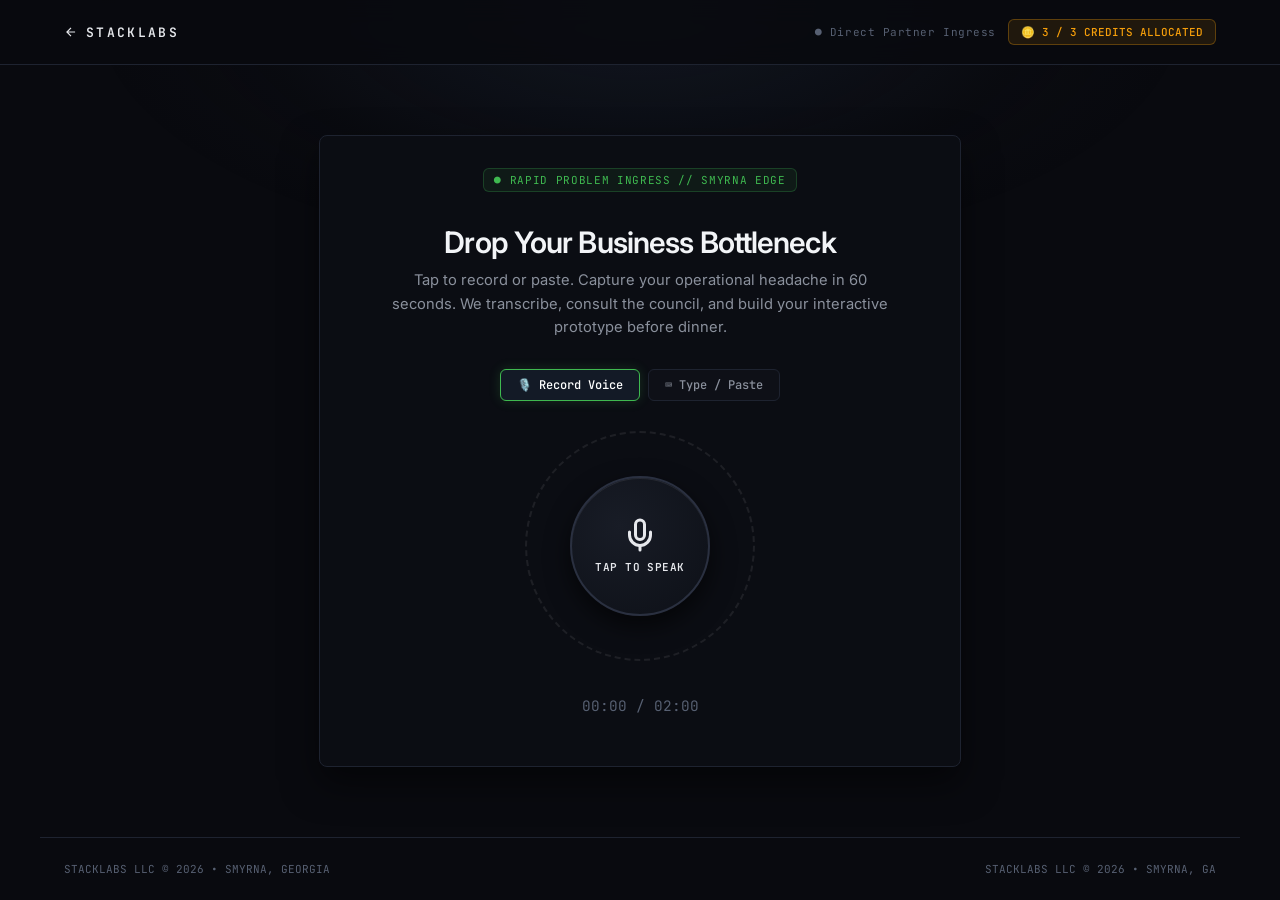
==== commit 5e636548: "WO0010337: Eradicate bare metal forge footer slop across drop templates" ====
--- a/drop/index.html
+++ b/drop/index.html
@@ -1358,7 +1358,7 @@
   <!-- Footer -->
   <footer>
     <div>STACKLABS LLC &copy; 2026 &bull; SMYRNA, GEORGIA</div>
-    <div>LOCAL APPLIANCE CORE &bull; BARE METAL FORGE</div>
+    <div>STACKLABS LLC &copy; 2026 &bull; SMYRNA, GA</div>
   </footer>
 
   <!-- Credits Exhausted VIP Modal -->
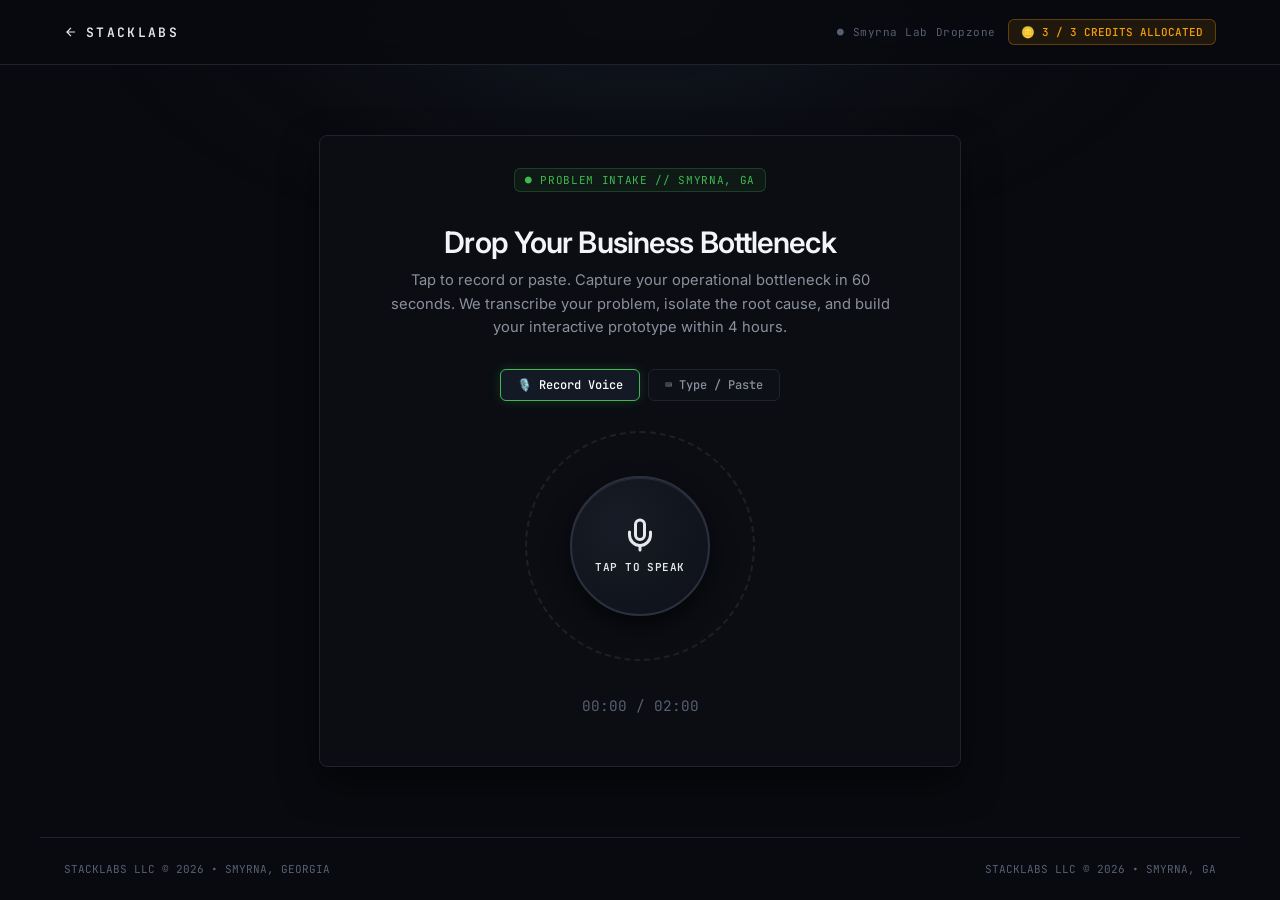
==== commit 0aea8741: "fix(copy): purge before dinner, direct partner ingress, and council slop from dropzone" ====
--- a/drop/index.html
+++ b/drop/index.html
@@ -4,7 +4,7 @@
   <meta charset="UTF-8" />
   <meta name="viewport" content="width=device-width, initial-scale=1.0" />
   <title>StackLabs — Problem Dropzone &amp; Rapid Forge</title>
-  <meta name="description" content="Capture your operational bottleneck in 60 seconds. StackLabs turns real problems into interactive prototypes before dinner." />
+  <meta name="description" content="Capture your operational bottleneck in 60 seconds. StackLabs turns real problems into interactive prototypes within 4 hours." />
   <link rel="canonical" href="https://www.stacklabsllc.com/drop" />
 
   <!-- Google Fonts matching index.html -->
@@ -1197,7 +1197,7 @@
         STACKLABS
       </a>
       <div class="nav-right">
-        <span class="nav-partner-tag" id="tag-badge">&#x25CF; Direct Partner Ingress</span>
+        <span class="nav-partner-tag" id="tag-badge">&#x25CF; Smyrna Lab Dropzone</span>
         <div id="credit-badge" class="credit-badge" onclick="handleCreditBadgeClick()" title="Triple-click to reset VIP credits for testing">
           🪙 3 / 3 CREDITS ALLOCATED
         </div>
@@ -1232,11 +1232,11 @@
         <div class="exhausted-icon">🪙 ➔ 🔨</div>
         <div class="exhausted-title">All 3 Rapid Forge Credits In Flight</div>
         <p class="exhausted-text">
-          Whoa, partner! You've dispatched all 3 Problem Drops for this sprint. Clio Forge Master is actively compiling working prototypes for your bottlenecks right now on the physical metal.
+          Whoa, partner! You've dispatched all 3 Problem Drops for this sprint. Our team is actively engineering solutions for your bottlenecks right now.
         </p>
         <div style="display: flex; gap: 10px; justify-content: center; flex-wrap: wrap;">
-          <a href="tel:+14045101845" style="background:#f59e0b; color:#0b0d13; font-family:var(--font-mono); font-weight:700; padding:10px 18px; border-radius:6px; text-decoration:none; font-size:12px; display:inline-flex; align-items:center; gap:6px;">
-            📞 CONNECT WITH LEAD ARCHITECT (+1 404-510-1845)
+          <a href="tel:+14044501785" style="background:#f59e0b; color:#0b0d13; font-family:var(--font-mono); font-weight:700; padding:10px 18px; border-radius:6px; text-decoration:none; font-size:12px; display:inline-flex; align-items:center; gap:6px;">
+            📞 CONNECT WITH LEAD ARCHITECT (+1 404-450-1785)
           </a>
           <button onclick="scrollUpToDock()" style="background:rgba(255,255,255,0.05); border:1px solid rgba(255,255,255,0.15); color:#cbd5e1; font-family:var(--font-mono); padding:10px 16px; border-radius:6px; cursor:pointer; font-size:12px;">
             Inspect In-Flight Jobs ↑
@@ -1248,13 +1248,13 @@
       <div id="active-intake-area" style="width: 100%; display: flex; flex-direction: column; align-items: center; justify-content: center; text-align: center;">
         <div style="display:flex; justify-content:center; align-items:center; gap:8px; flex-wrap:wrap; margin-bottom:1rem;">
           <div class="tag-badge" id="card-tag-badge">
-            &#x25CF; Rapid Problem Ingress // Smyrna Edge
+            &#x25CF; Problem Intake // Smyrna, GA
           </div>
         </div>
 
         <h1 id="heading-title">Drop Your Business Bottleneck</h1>
         <p class="subtitle" id="subtitle-text">
-          Tap to record or paste. Capture your operational headache in 60 seconds. We transcribe, consult the council, and build your interactive prototype before dinner.
+          Tap to record or paste. Capture your operational bottleneck in 60 seconds. We transcribe your problem, isolate the root cause, and build your interactive prototype within 4 hours.
         </p>
 
         <!-- Ingress Mode Toggle: Record Voice vs Direct Text/Paste -->
@@ -1311,7 +1311,7 @@
               <svg width="14" height="14" viewBox="0 0 24 24" fill="none" stroke="currentColor" stroke-width="2">
                 <polygon points="13 2 3 14 12 14 11 22 21 10 12 10 13 2"></polygon>
               </svg>
-              <span id="council-btn-label">⚡ Consult Sovereign Council</span>
+              <span id="council-btn-label">⚡ Consult Architecture Board</span>
             </button>
 
             <button class="btn-dispatch" id="btn-dispatch" onclick="dispatchToForge()" disabled>
@@ -1368,13 +1368,13 @@
       <div style="font-family:var(--font-mono); font-size:11px; color:#f59e0b; letter-spacing:0.1em; text-transform:uppercase; margin-bottom:0.5rem;">VIP ALLOCATION EXHAUSTED</div>
       <h2 style="font-size:1.45rem; font-weight:700; color:#f8fafc; margin-bottom:0.85rem; letter-spacing:-0.02em;">All 3 Forge Credits Burned</h2>
       <p style="color:#94a3b8; font-size:13px; line-height:1.6; margin-bottom:1.2rem;">
-        Whoa, partner! You've used all 3 Rapid Forge drops for this sprint. James is already back at the physical metal forge on Clio compiling working prototypes for your first three bottlenecks.
+        Whoa, partner! You've used all 3 Rapid Forge drops for this sprint. Our team is actively engineering solutions for your first three bottlenecks right now.
       </p>
       <div style="background:rgba(245, 158, 11, 0.08); border:1px dashed rgba(245, 158, 11, 0.3); border-radius:6px; padding:12px; margin-bottom:1.5rem;">
         <span style="font-size:12px; color:#e2e8f0; font-weight:600;">Got a 4th operational catastrophe that needs solving before Monday morning?</span>
       </div>
       <div style="display:flex; gap:10px; justify-content:center; flex-wrap:wrap;">
-        <a href="tel:+14045101845" style="background:#f59e0b; color:#0b0d13; font-family:var(--font-mono); font-weight:700; padding:10px 18px; border-radius:6px; text-decoration:none; font-size:12px; letter-spacing:0.05em; display:inline-flex; align-items:center; gap:6px;">📞 CONNECT WITH LEAD ARCHITECT (+1 404-510-1845)</a>
+        <a href="tel:+14044501785" style="background:#f59e0b; color:#0b0d13; font-family:var(--font-mono); font-weight:700; padding:10px 18px; border-radius:6px; text-decoration:none; font-size:12px; letter-spacing:0.05em; display:inline-flex; align-items:center; gap:6px;">📞 CONNECT WITH LEAD ARCHITECT (+1 404-450-1785)</a>
         <button onclick="document.getElementById('credits-exhausted-modal').style.display='none'" style="background:rgba(255,255,255,0.05); border:1px solid rgba(255,255,255,0.15); color:#94a3b8; font-family:var(--font-mono); padding:10px 16px; border-radius:6px; cursor:pointer; font-size:12px;">CLOSE</button>
       </div>
     </div>
@@ -1391,13 +1391,13 @@
       </div>
       <div style="font-size: 13px; line-height: 1.6; color: #94a3b8; margin-bottom: 24px;">
         The MARD Council has determined this request involves physical airframe manufacturing, multi-agency regulatory compliance (FAA), or multi-month enterprise contract sprawl (SAP/Bloomberg) that cannot be safely forged in a 4-hour rapid sprint.<br><br>
-        StackLabs builds working edge prototypes before dinner, but refuses enterprise consulting bloat. To schedule an executive systems architecture review with the Lead Systems Architect, connect directly below:
+        StackLabs builds working edge prototypes within 4 hours, but refuses enterprise consulting bloat. To schedule an executive systems architecture review with the Lead Systems Architect, connect directly below:
       </div>
       <div style="display: flex; flex-direction: column; gap: 10px;">
-        <a href="tel:+14045101845" style="display: flex; align-items: center; justify-content: center; gap: 8px; padding: 12px; background: #ef4444; color: #fff; border-radius: 6px; font-weight: 700; font-size: 12px; text-decoration: none;">
-          📞 CONNECT WITH LEAD ARCHITECT (+1 404-510-1845)
+        <a href="tel:+14044501785" style="display: flex; align-items: center; justify-content: center; gap: 8px; padding: 12px; background: #ef4444; color: #fff; border-radius: 6px; font-weight: 700; font-size: 12px; text-decoration: none;">
+          📞 CONNECT WITH LEAD ARCHITECT (+1 404-450-1785)
         </a>
-        <a href="sms:+14045101845?body=Hey%20James%20-%20Reviewing%20StackLabs%20Drop.%20Our%20enterprise%20scope%20got%20shredded%20by%20the%20council." style="display: flex; align-items: center; justify-content: center; gap: 8px; padding: 10px; background: rgba(255,255,255,0.05); color: #cbd5e1; border: 1px solid rgba(255,255,255,0.1); border-radius: 6px; font-size: 11px; text-decoration: none;">
+        <a href="sms:+14044501785?body=Hey%20James%20-%20Reviewing%20StackLabs%20Drop.%20Our%20enterprise%20scope%20got%20shredded%20by%20the%20council." style="display: flex; align-items: center; justify-content: center; gap: 8px; padding: 10px; background: rgba(255,255,255,0.05); color: #cbd5e1; border: 1px solid rgba(255,255,255,0.1); border-radius: 6px; font-size: 11px; text-decoration: none;">
           TEXT SYSTEMS ARCHITECT
         </a>
         <button onclick="closeDeniedScopeModal()" style="padding: 8px; background: transparent; border: none; color: #64748b; font-size: 11px; cursor: pointer; text-transform: uppercase; letter-spacing: 0.1em;">
@@ -1439,9 +1439,9 @@
 
     if (partnerParam) {
       const tagBadge = document.getElementById('tag-badge');
-      if (tagBadge) tagBadge.innerHTML = `&#x25CF; Direct Partner Ingress // @${partnerParam}`;
+      if (tagBadge) tagBadge.innerHTML = `&#x25CF; Smyrna Lab Dropzone // @${partnerParam}`;
       const cardTagBadge = document.getElementById('card-tag-badge');
-      if (cardTagBadge) cardTagBadge.innerHTML = `&#x25CF; Direct Partner Ingress // @${partnerParam}`;
+      if (cardTagBadge) cardTagBadge.innerHTML = `&#x25CF; Smyrna Lab Dropzone // @${partnerParam}`;
     }
 
     // Storage Keys
@@ -2053,7 +2053,7 @@
       const councilChamber = document.getElementById('council-chamber');
       if (councilChamber) councilChamber.style.display = 'none';
       const councilBtnLabel = document.getElementById('council-btn-label');
-      if (councilBtnLabel) councilBtnLabel.innerText = '⚡ Consult Sovereign Council';
+      if (councilBtnLabel) councilBtnLabel.innerText = '⚡ Consult Architecture Board';
       const statusBadge = document.getElementById('council-status-badge');
       if (statusBadge) {
         statusBadge.innerText = 'PARALLEL SYNTHESIS READY';
@@ -2311,7 +2311,7 @@
 
         activeCouncilMemo = `[TARGET DOMAIN]: ${domainContext}\n\n[WHAT BROKE]:\n${failureMode}` +
           (whatOtherGuys ? `\n\n[WHAT THE OTHER GUYS SELL YOU]:\n${whatOtherGuys}` : '') +
-          `\n\n[WHAT WE RECOMMEND (WHY OURS WINS)]:\n${edgeVector}\n\n[WHAT WE SHIP BEFORE DINNER]:\n${sprintDeliverable}`;
+          `\n\n[WHAT WE RECOMMEND (WHY OURS WINS)]:\n${edgeVector}\n\n[4-HOUR SPRINT DELIVERABLE]:\n${sprintDeliverable}`;
         document.getElementById('memo-content').innerText = activeCouncilMemo;
         memo.style.display = 'block';
 
@@ -2413,7 +2413,7 @@
         }
         document.getElementById('btn-dispatch').disabled = true;
         document.getElementById('dispatch-btn-label').innerText = 'Dispatch to Forge (Awaiting Council)';
-        document.getElementById('council-btn-label').innerText = '⚡ Consult Sovereign Council';
+        document.getElementById('council-btn-label').innerText = '⚡ Consult Architecture Board';
 
         // Render dock with new in-flight run
         renderForgeJobsDock();
@@ -2440,7 +2440,7 @@
               timestamp: now - (25 * 60 * 1000),
               targetEndTime: now + (3 * 3600 * 1000 + 35 * 60 * 1000),
               status: 'active',
-              councilMemo: "[TARGET DOMAIN]: Supply Chain & Physical Inventory Sync\n\n[WHAT BROKE]:\nNightly batch CSV export locks the database file while cloud webhooks time out during inventory counts.\n\n[WHAT THE OTHER GUYS SELL YOU]:\n$400/mo cloud middleware connectors that still fail when Wi-Fi blinks.\n\n[WHAT WE RECOMMEND (WHY OURS WINS)]:\nAir-gapped 35W appliance running local SQLite WAL with instant barcode queries under 10ms and automatic idempotent sync.\n\n[WHAT WE SHIP BEFORE DINNER]:\nStandalone responsive inventory sync console deployed to test fleet in < 4 hours.",
+              councilMemo: "[TARGET DOMAIN]: Supply Chain & Physical Inventory Sync\n\n[WHAT BROKE]:\nNightly batch CSV export locks the database file while cloud webhooks time out during inventory counts.\n\n[WHAT THE OTHER GUYS SELL YOU]:\n$400/mo cloud middleware connectors that still fail when Wi-Fi blinks.\n\n[WHAT WE RECOMMEND (WHY OURS WINS)]:\nAir-gapped 35W appliance running local SQLite WAL with instant barcode queries under 10ms and automatic idempotent sync.\n\n[4-HOUR SPRINT DELIVERABLE]:\nStandalone responsive inventory sync console deployed to test fleet in < 4 hours.",
               domain: "Supply Chain & Physical Inventory Sync",
               partner: partnerParam || 'public'
             },
@@ -2450,7 +2450,7 @@
               timestamp: now - (5 * 3600 * 1000),
               targetEndTime: now - (1 * 3600 * 1000),
               status: 'delivered',
-              councilMemo: "[TARGET DOMAIN]: Hospitality Edge POS & Resilient Dispatch\n\n[WHAT BROKE]:\nCloud-only tablet client stalls on WAN jitter, causing dropped chits and kitchen deadlock.\n\n[WHAT WE RECOMMEND (WHY OURS WINS)]:\nLocal LAN SQLite queue with sub-15ms chit printing that runs 100% offline.\n\n[WHAT WE SHIP BEFORE DINNER]:\nHardened kitchen failover screen and local order printer daemon.",
+              councilMemo: "[TARGET DOMAIN]: Hospitality Edge POS & Resilient Dispatch\n\n[WHAT BROKE]:\nCloud-only tablet client stalls on WAN jitter, causing dropped chits and kitchen deadlock.\n\n[WHAT WE RECOMMEND (WHY OURS WINS)]:\nLocal LAN SQLite queue with sub-15ms chit printing that runs 100% offline.\n\n[4-HOUR SPRINT DELIVERABLE]:\nHardened kitchen failover screen and local order printer daemon.",
               domain: "Hospitality Edge POS",
               partner: partnerParam || 'public'
             }
